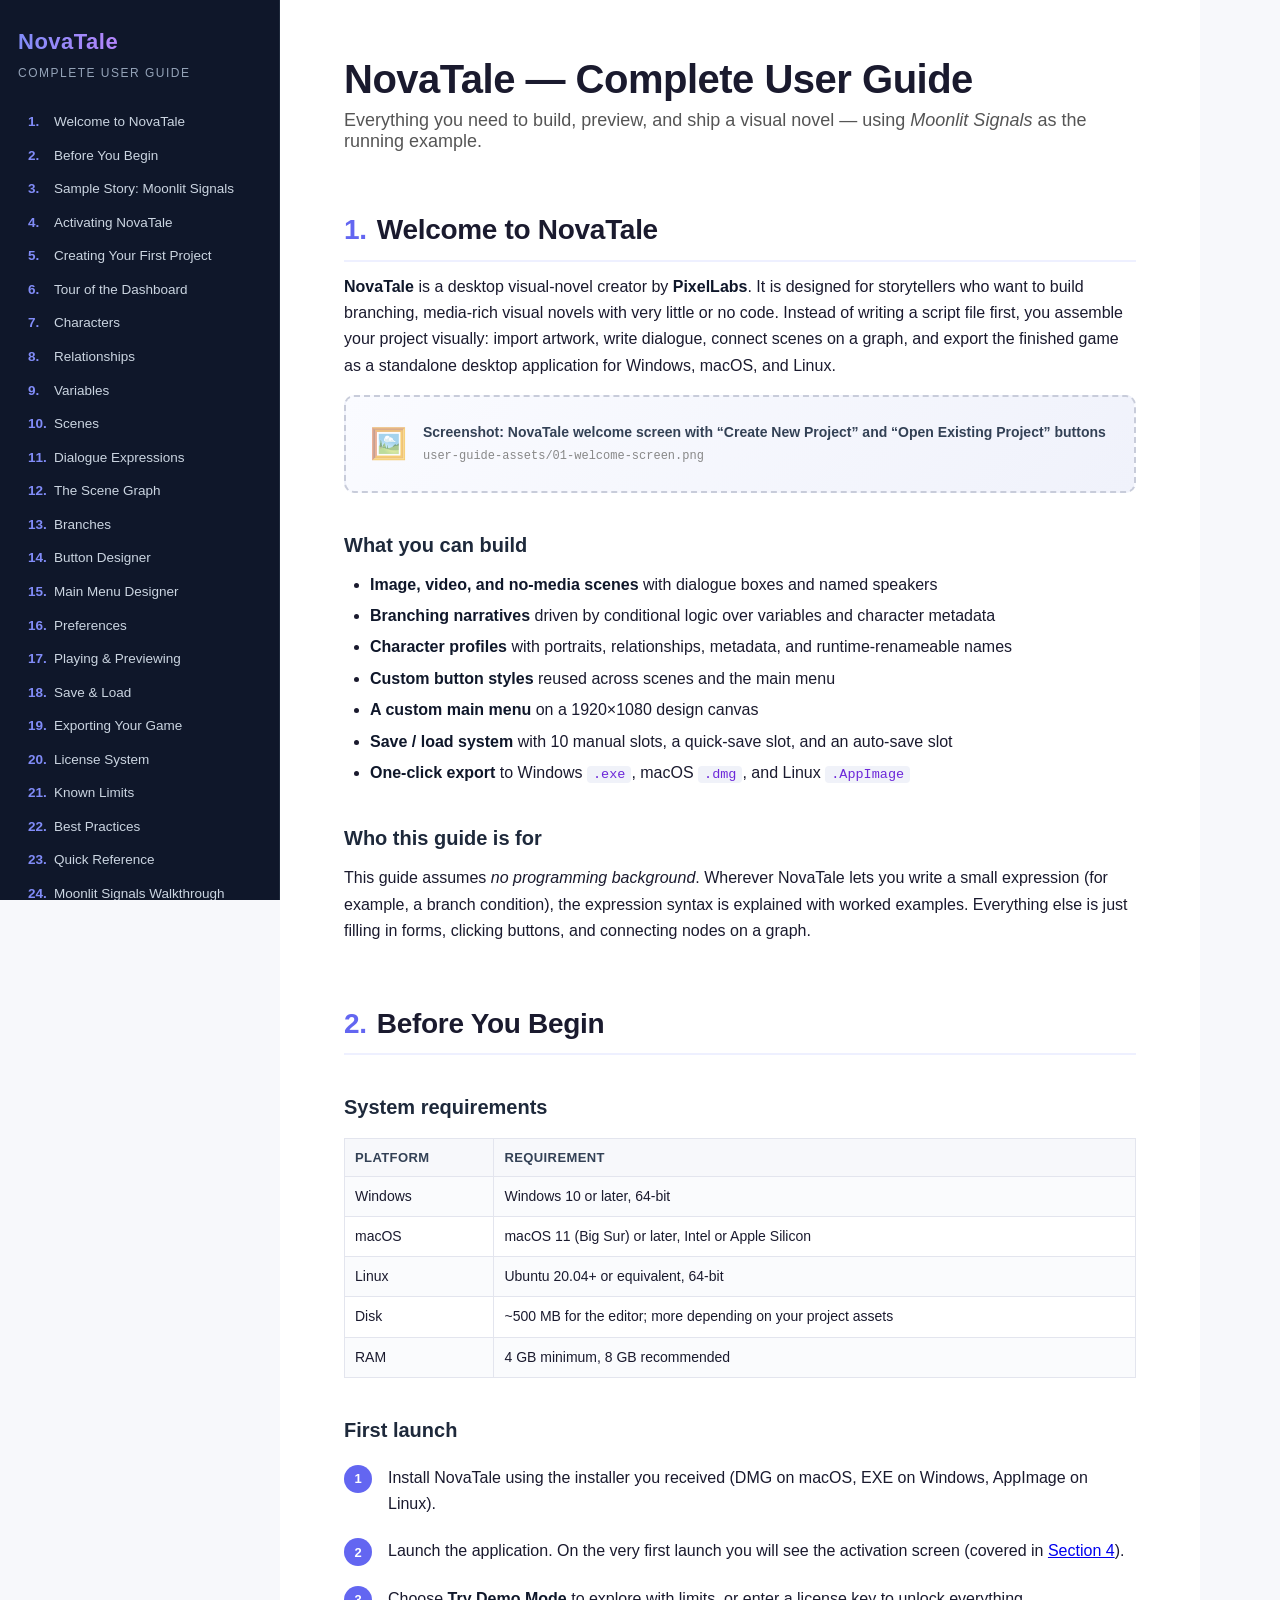
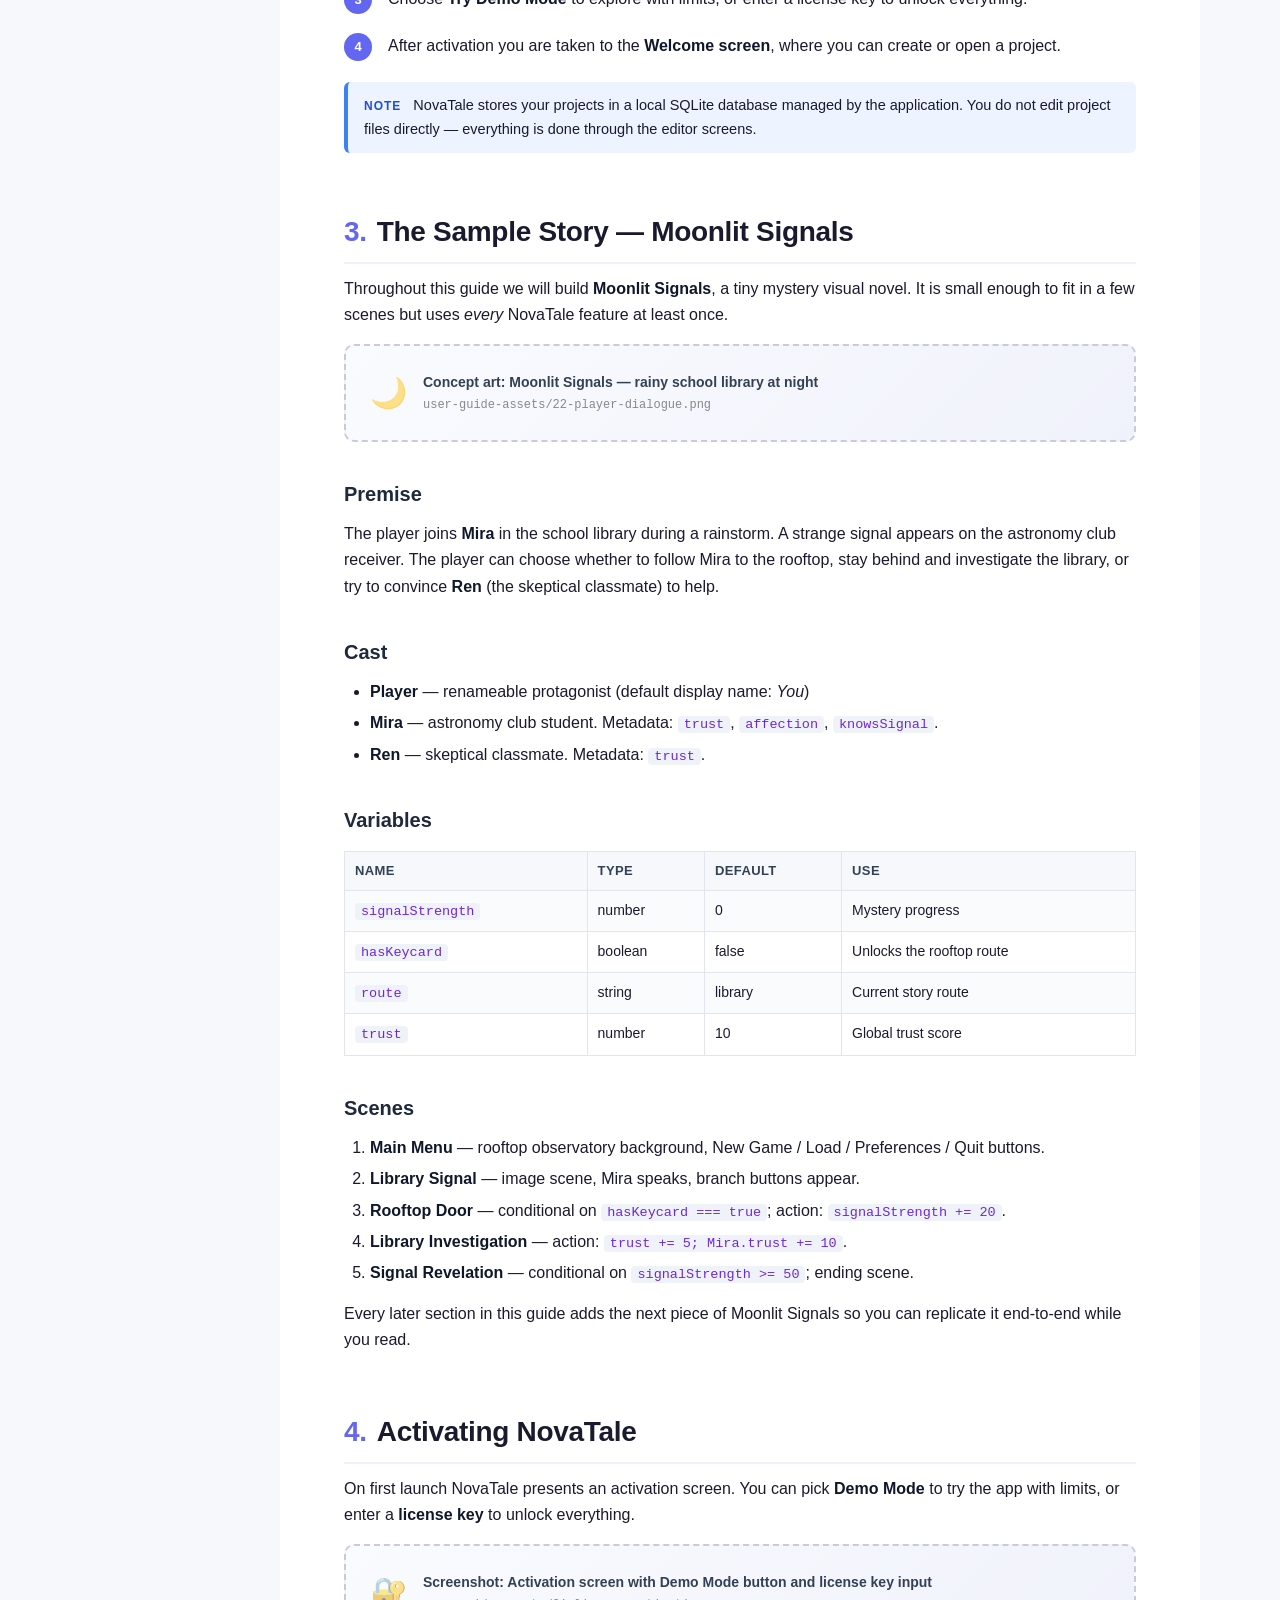
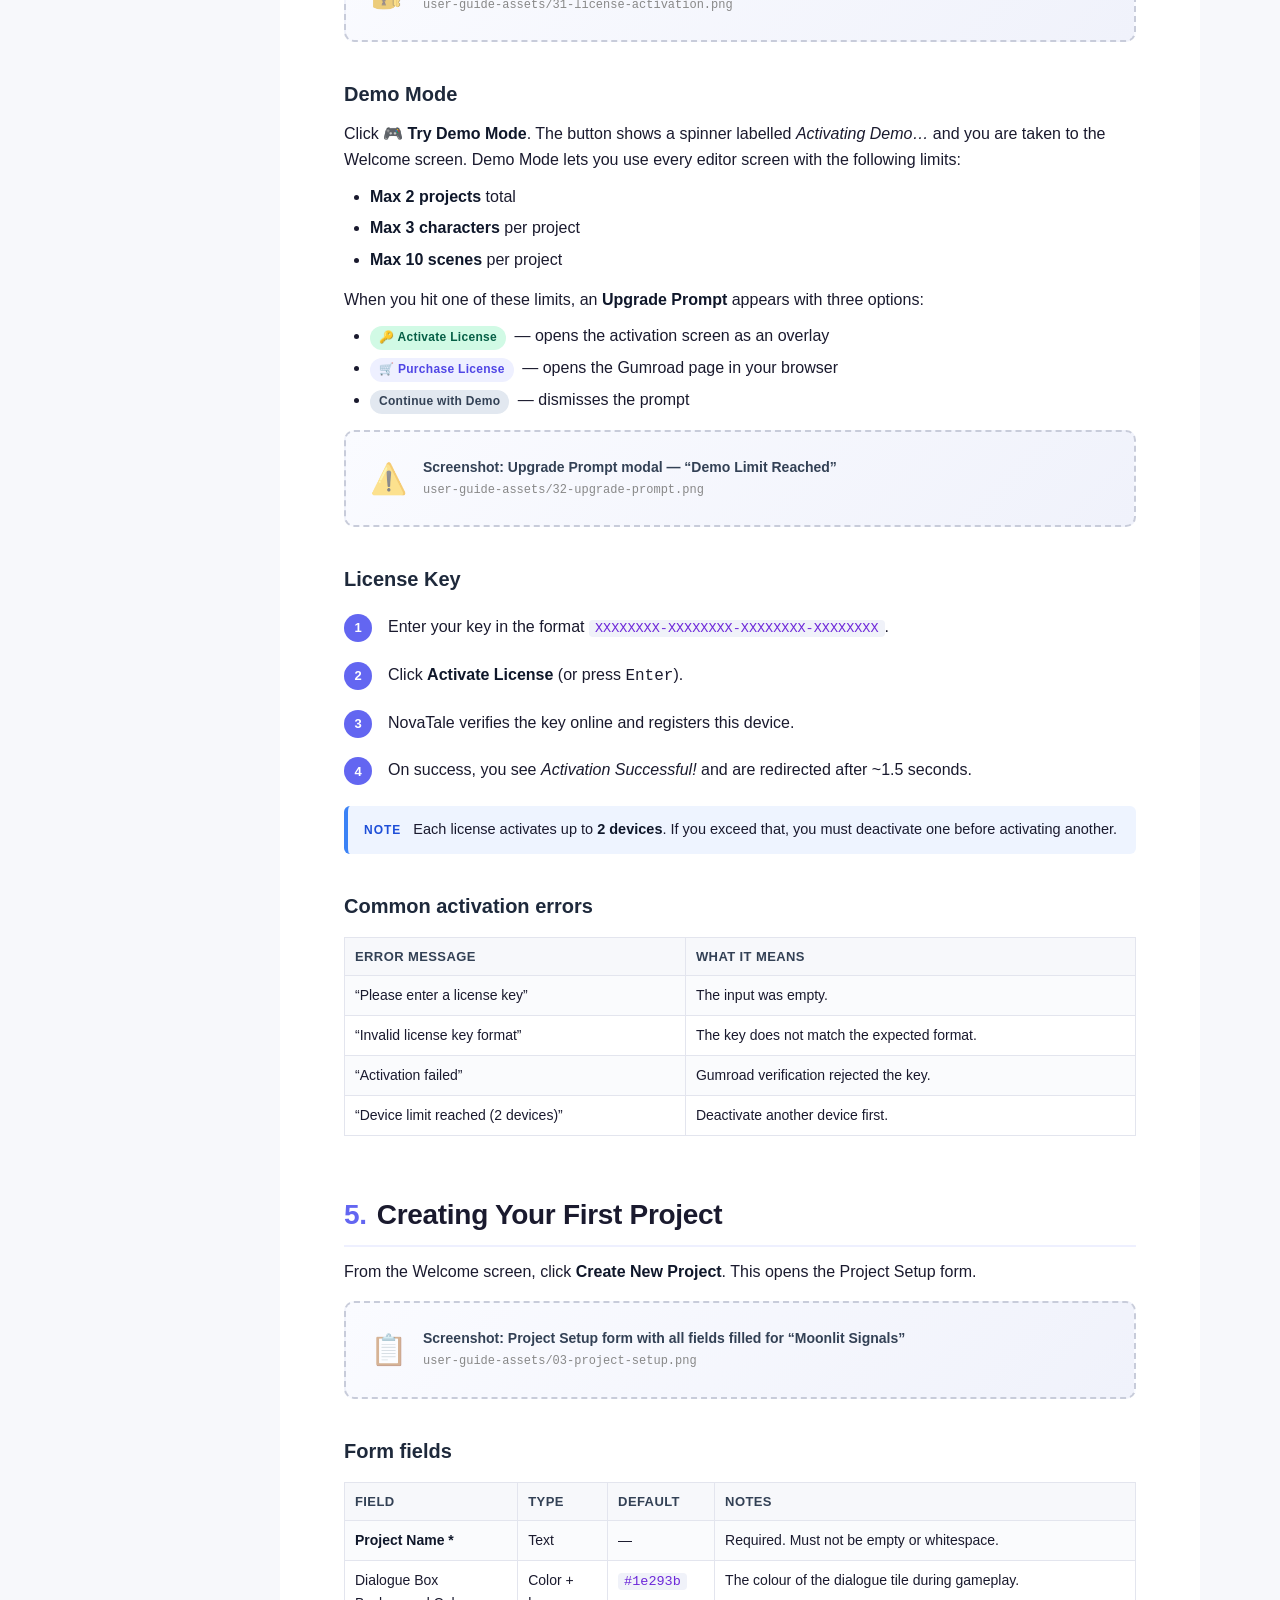
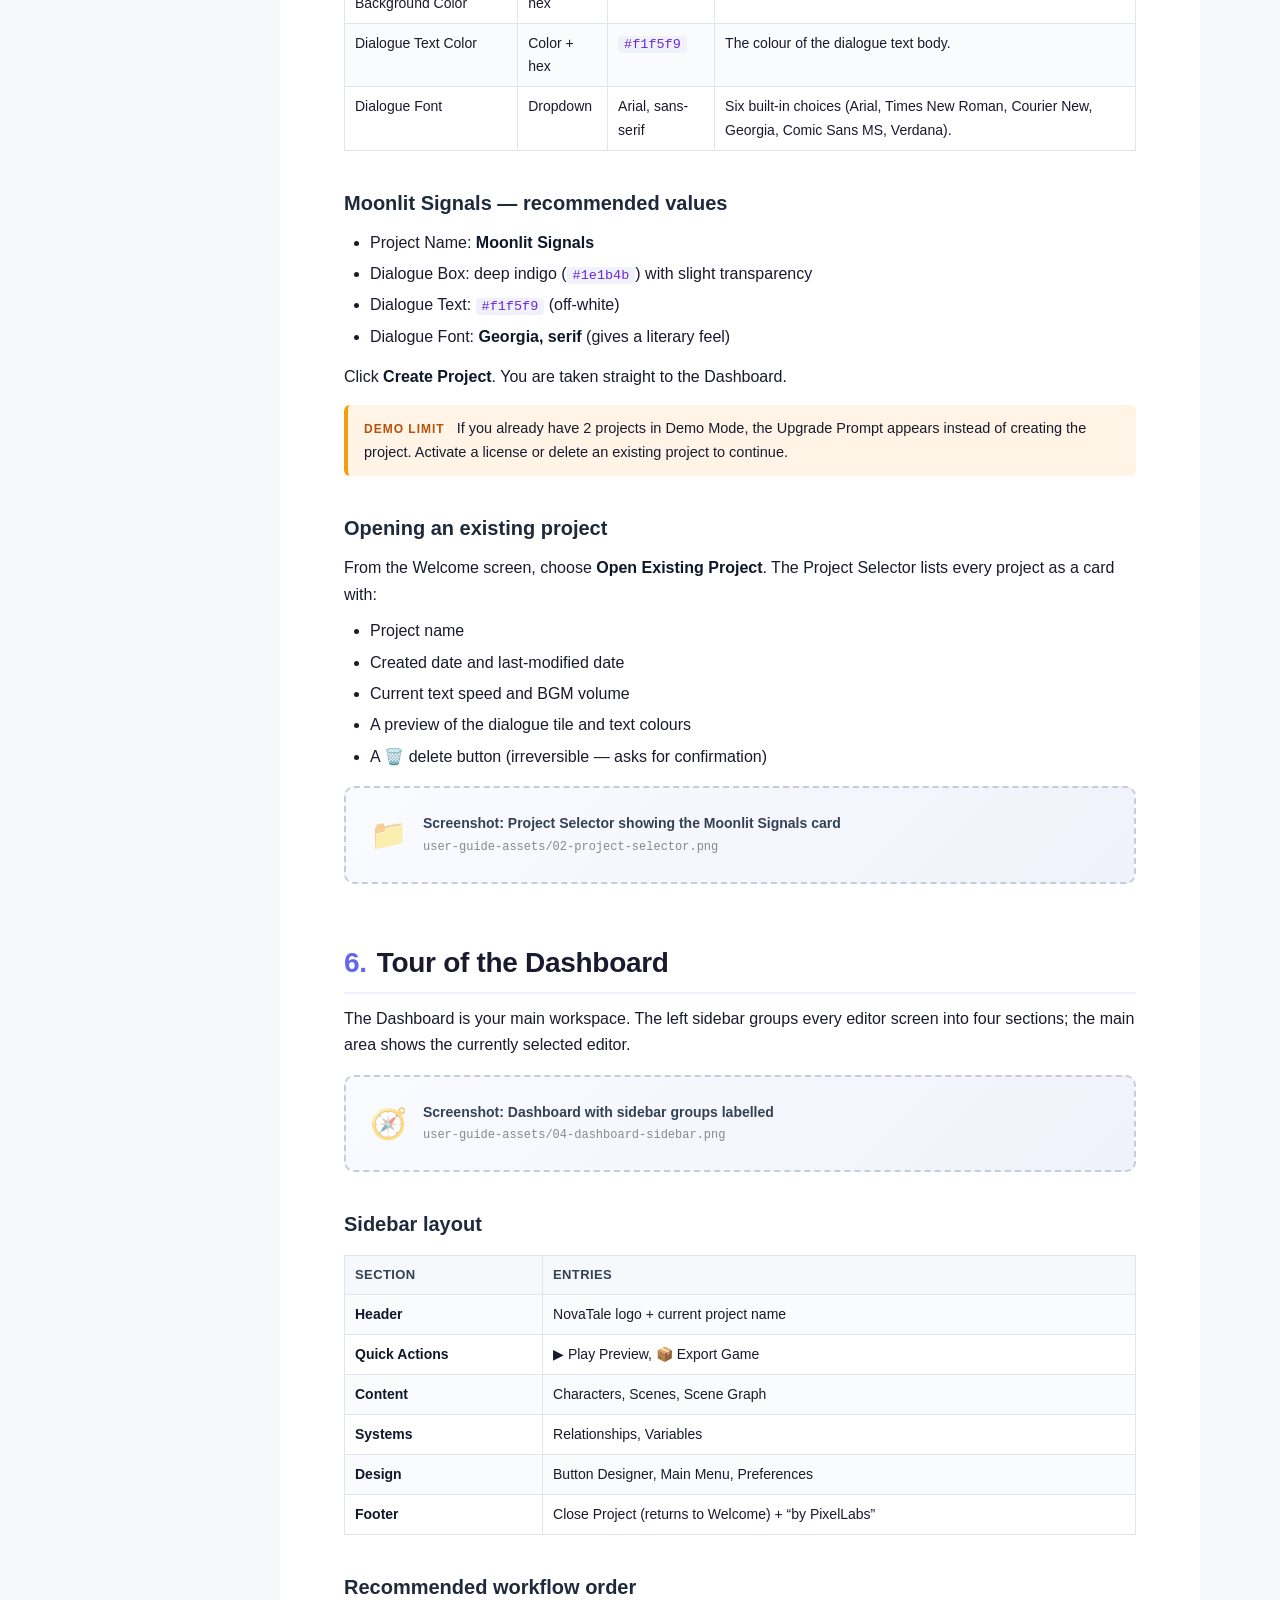
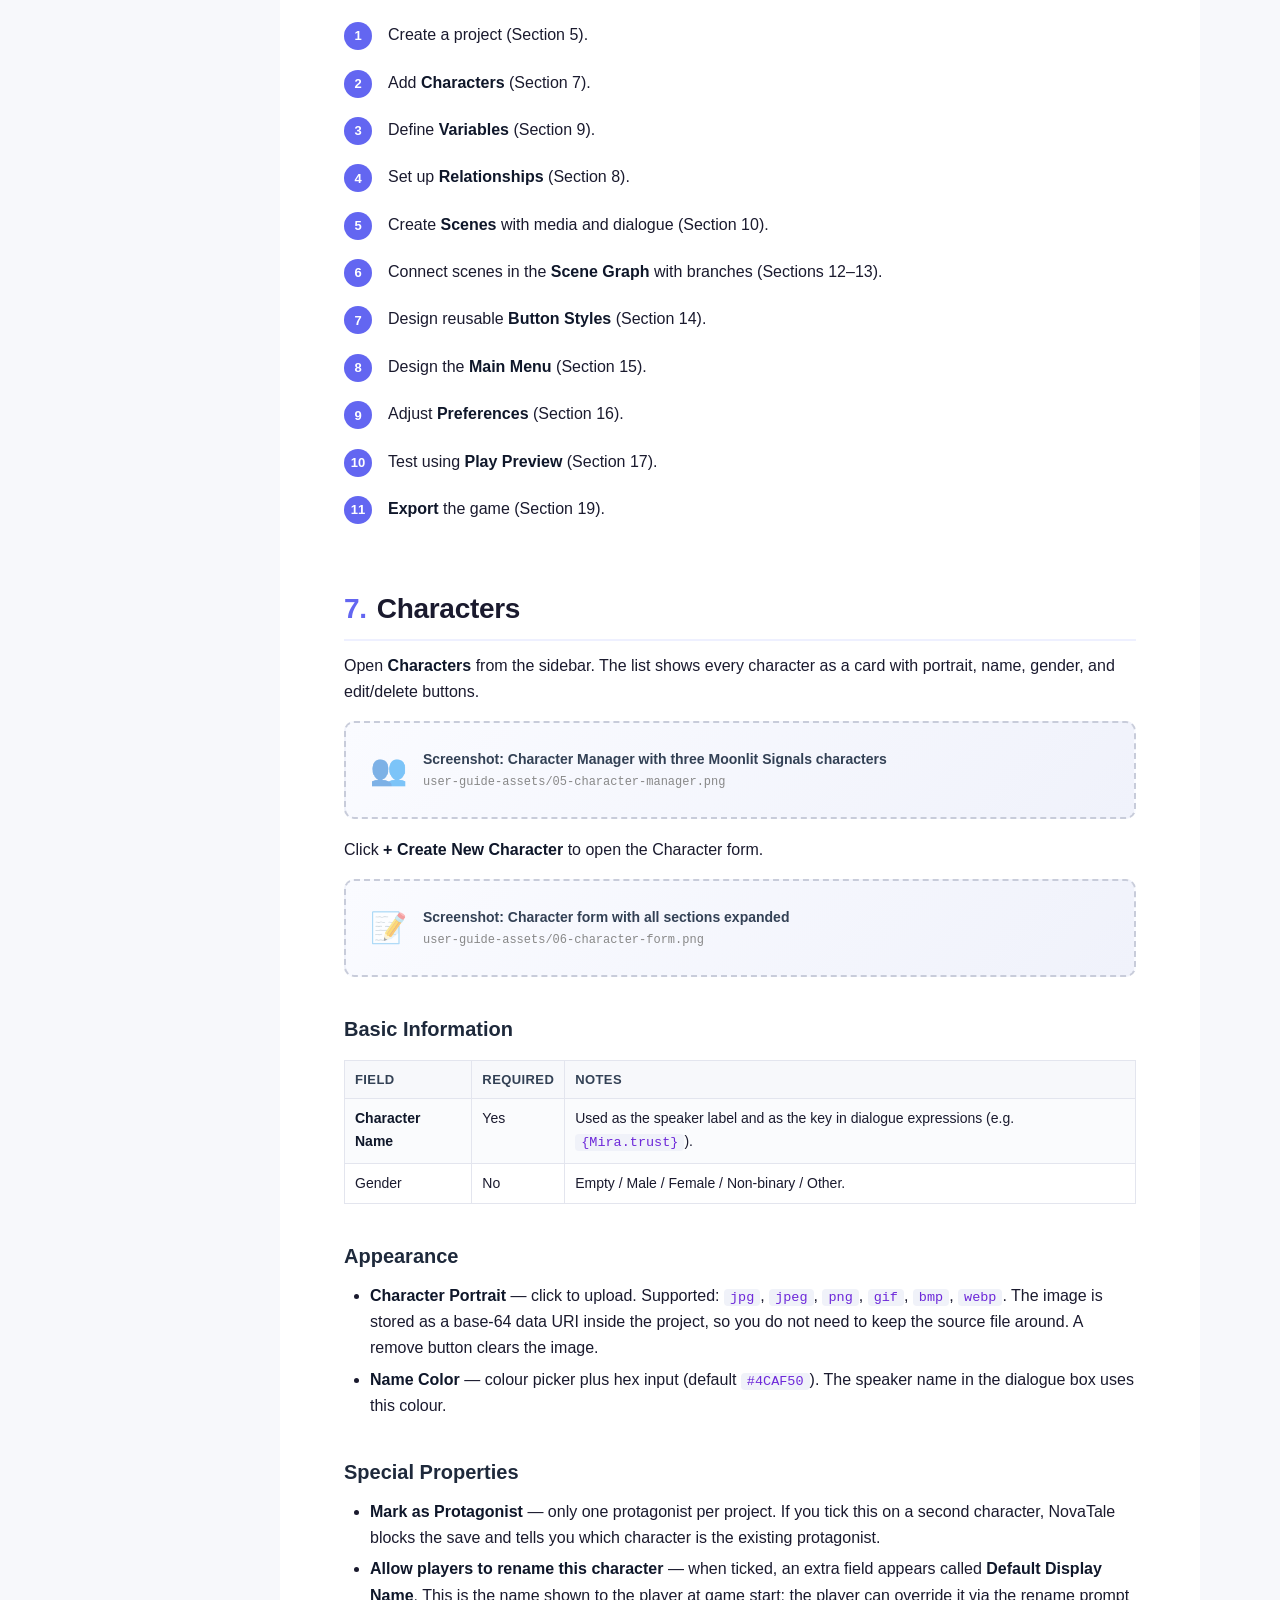
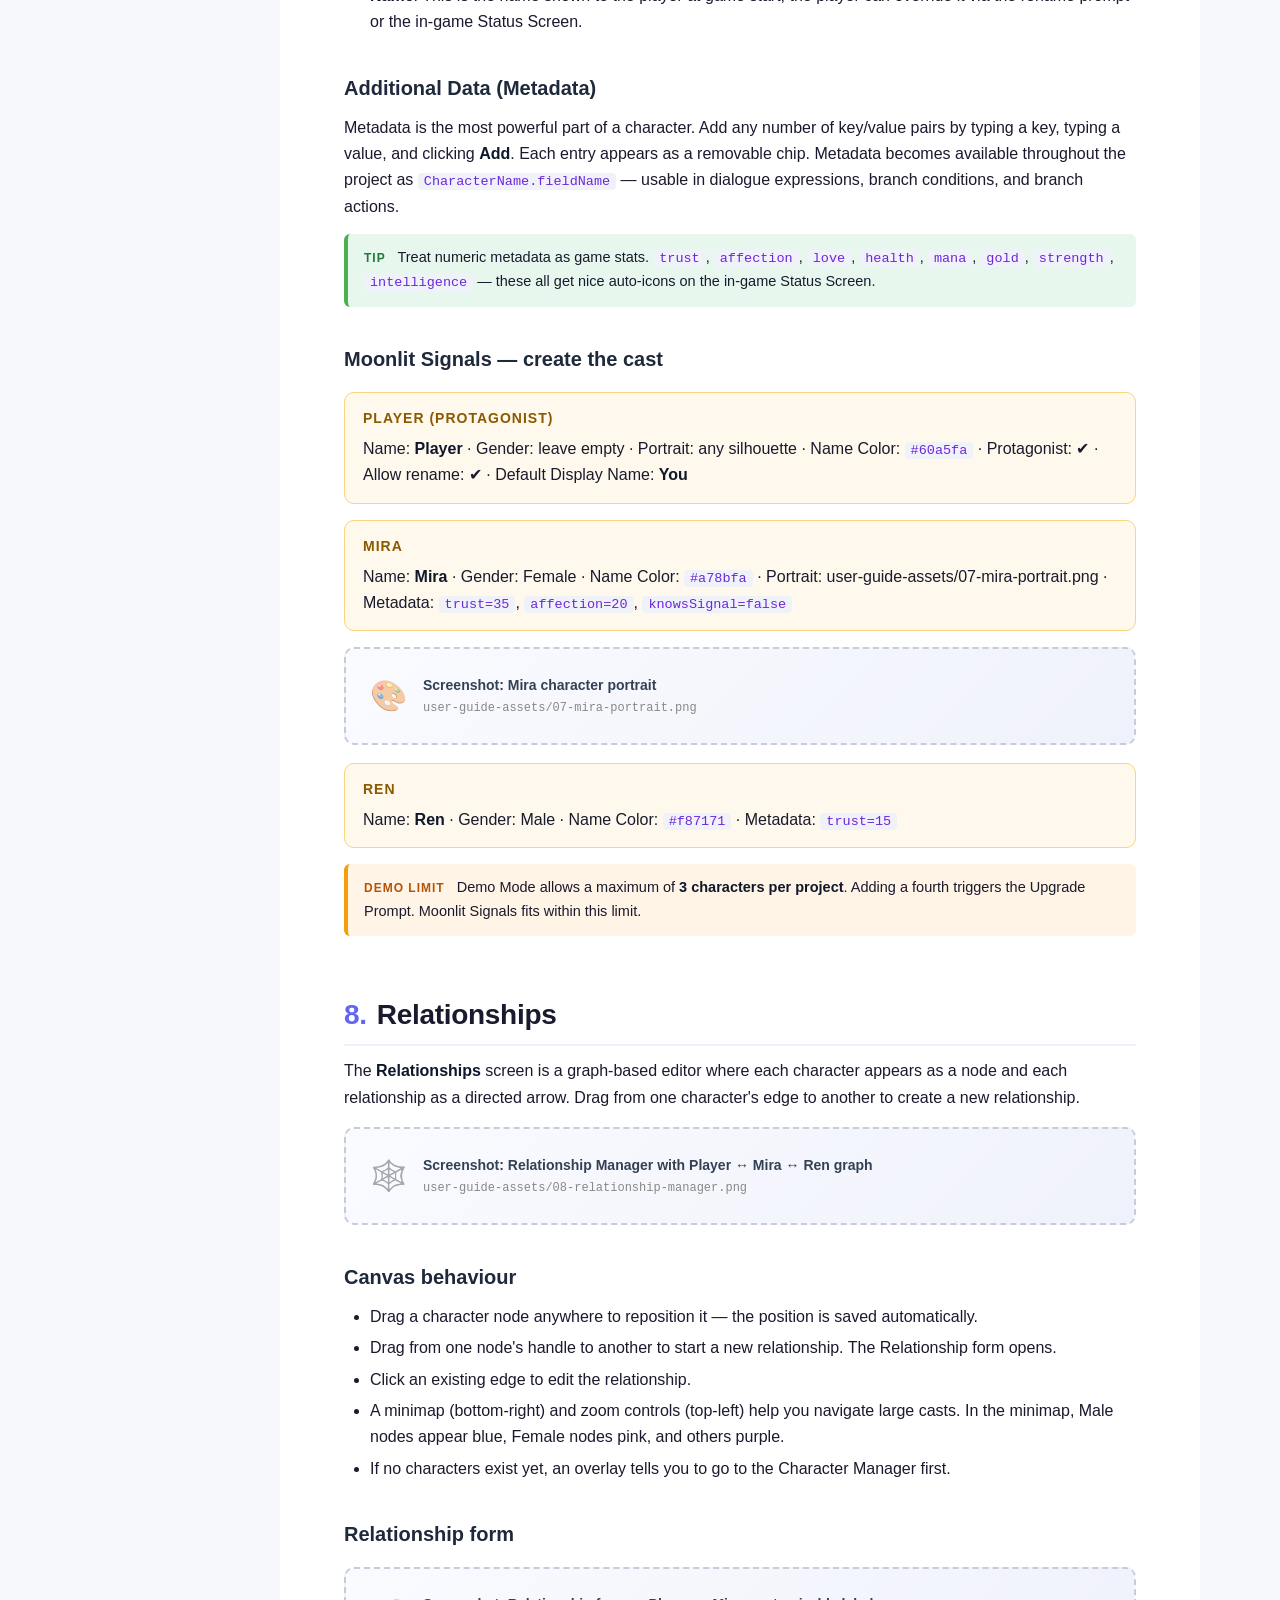
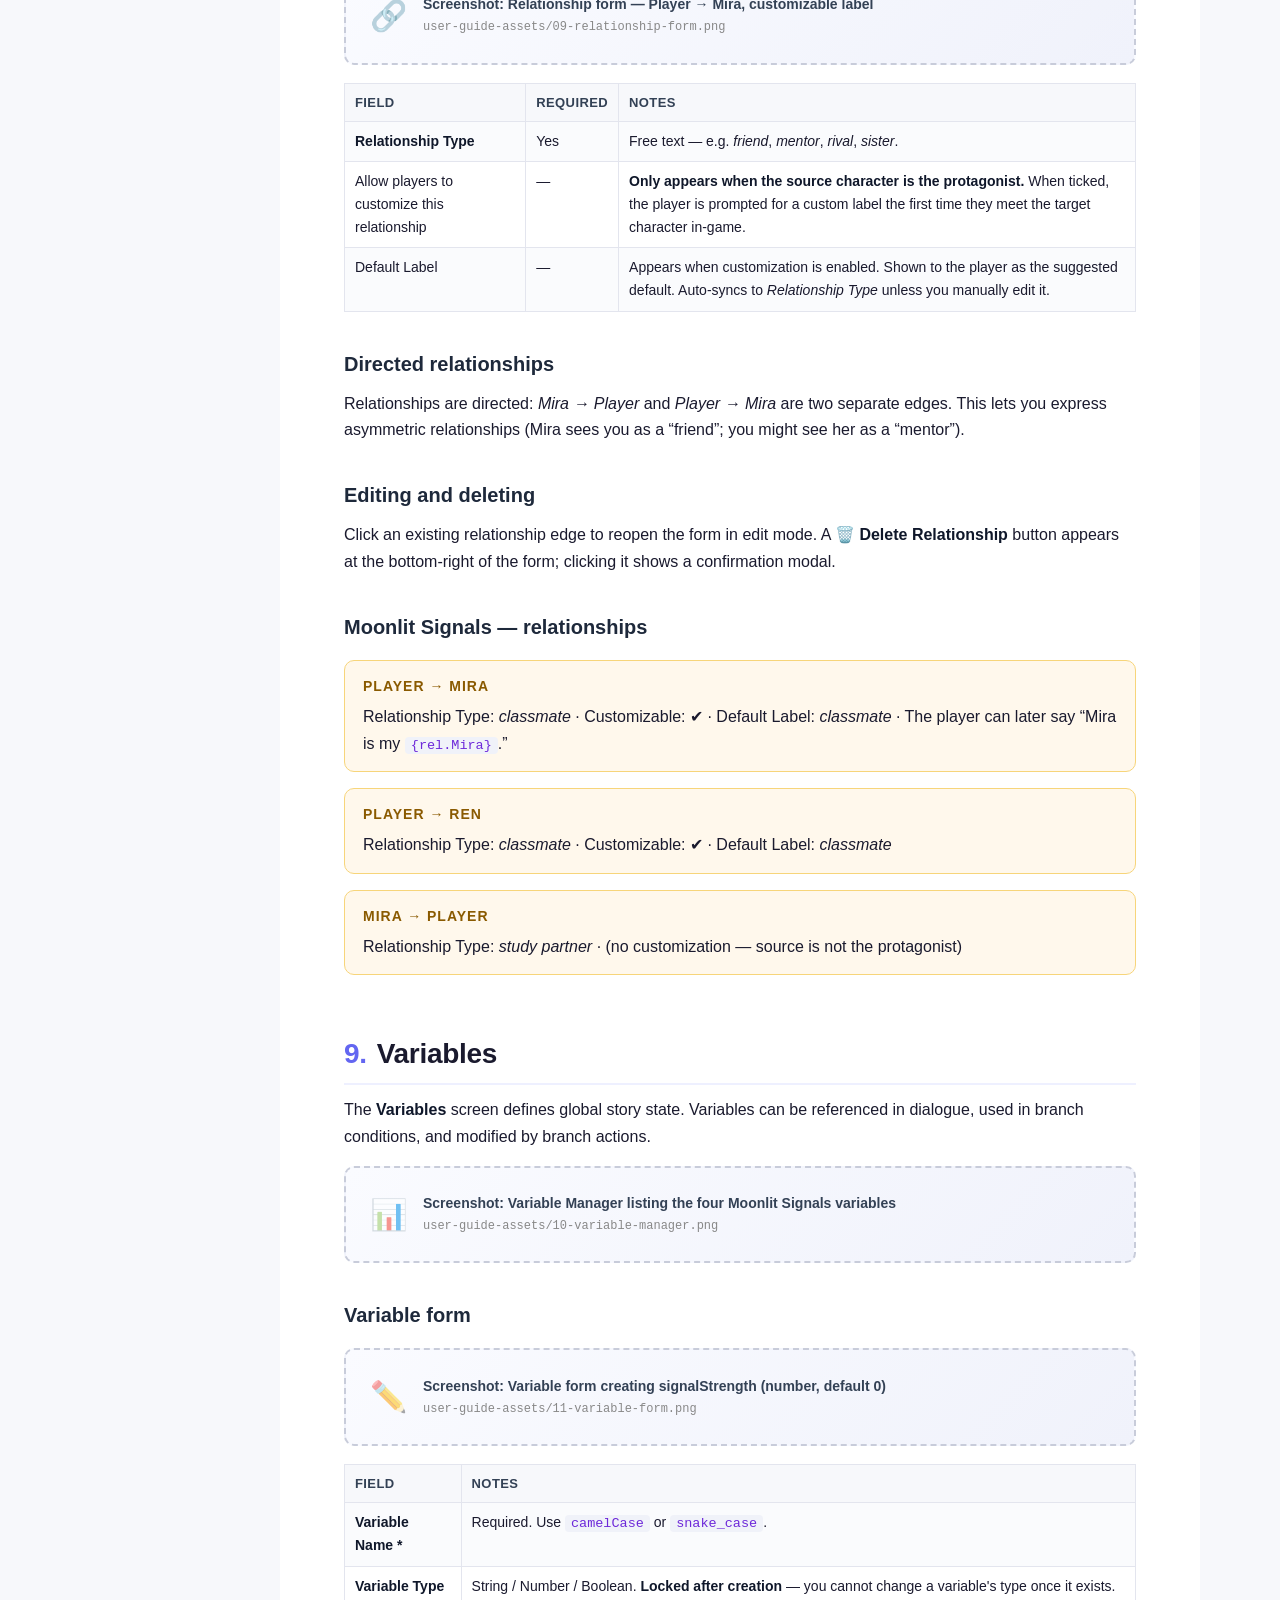
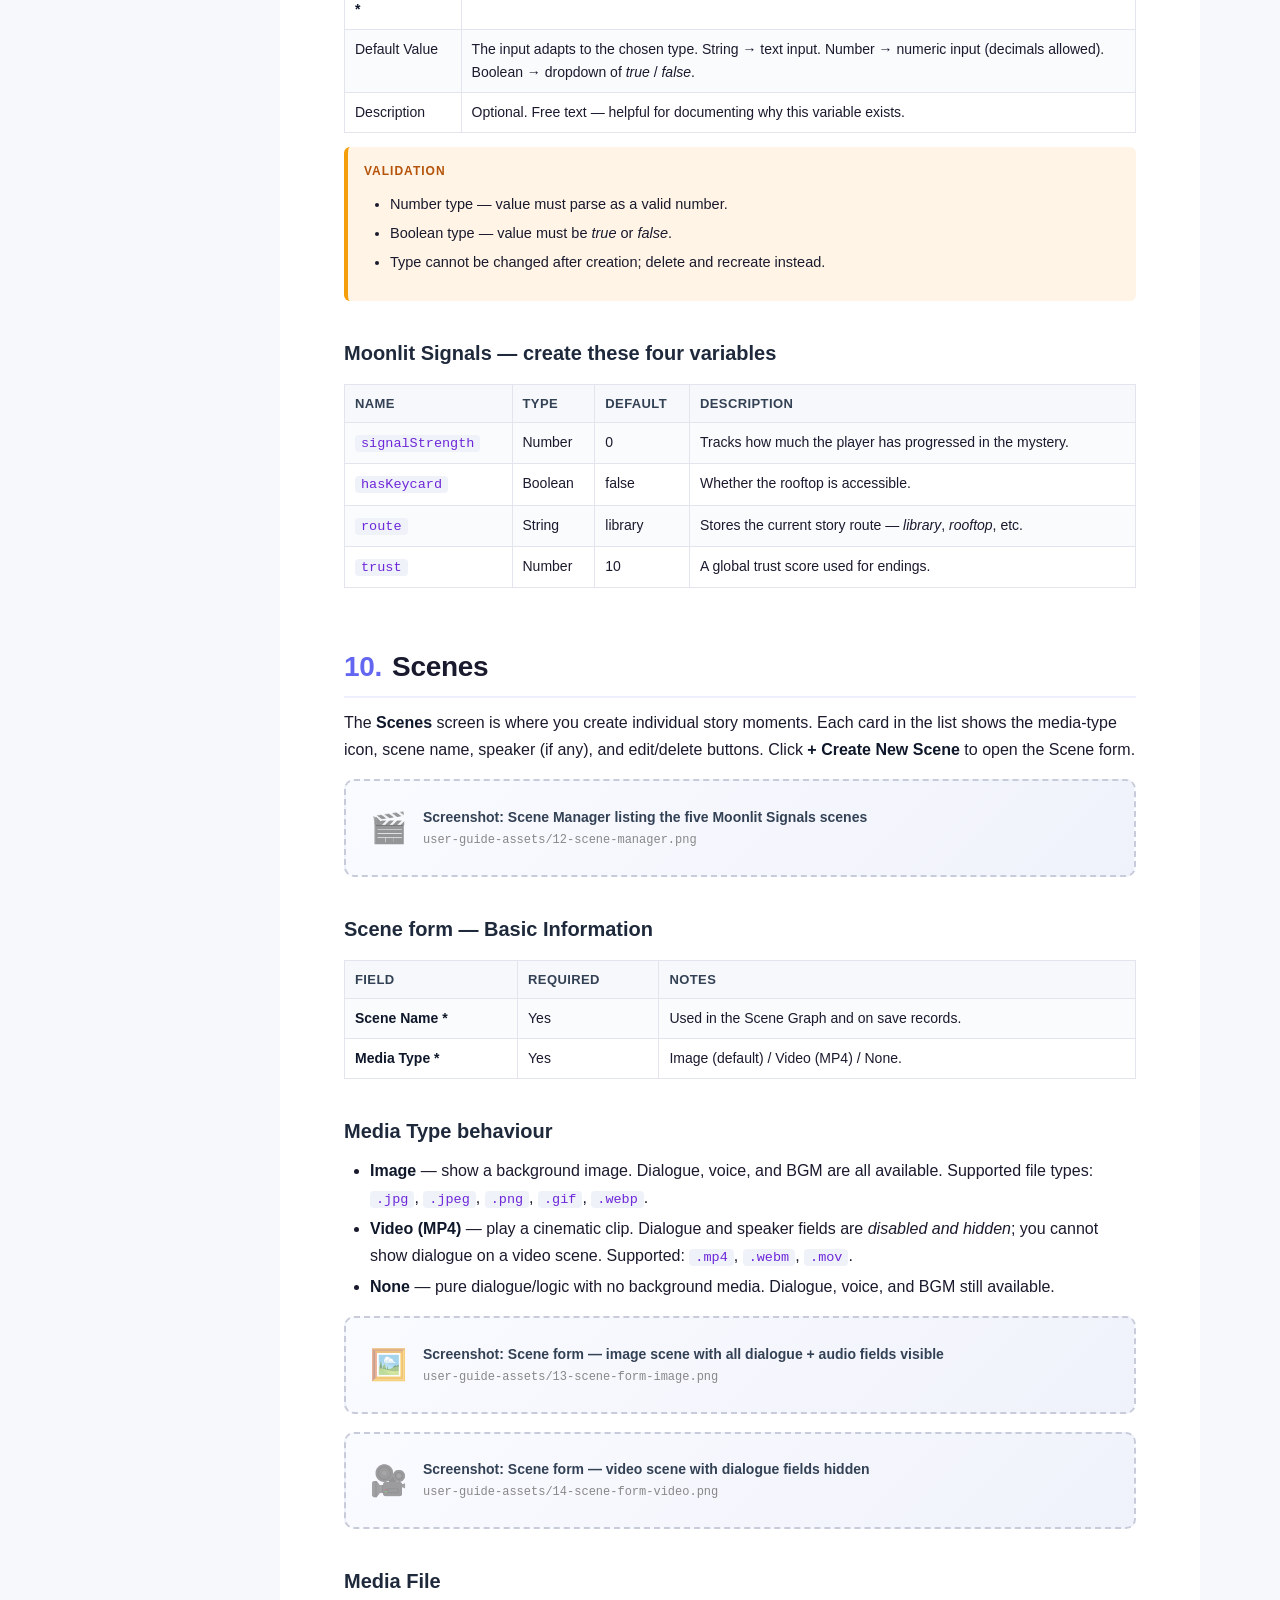
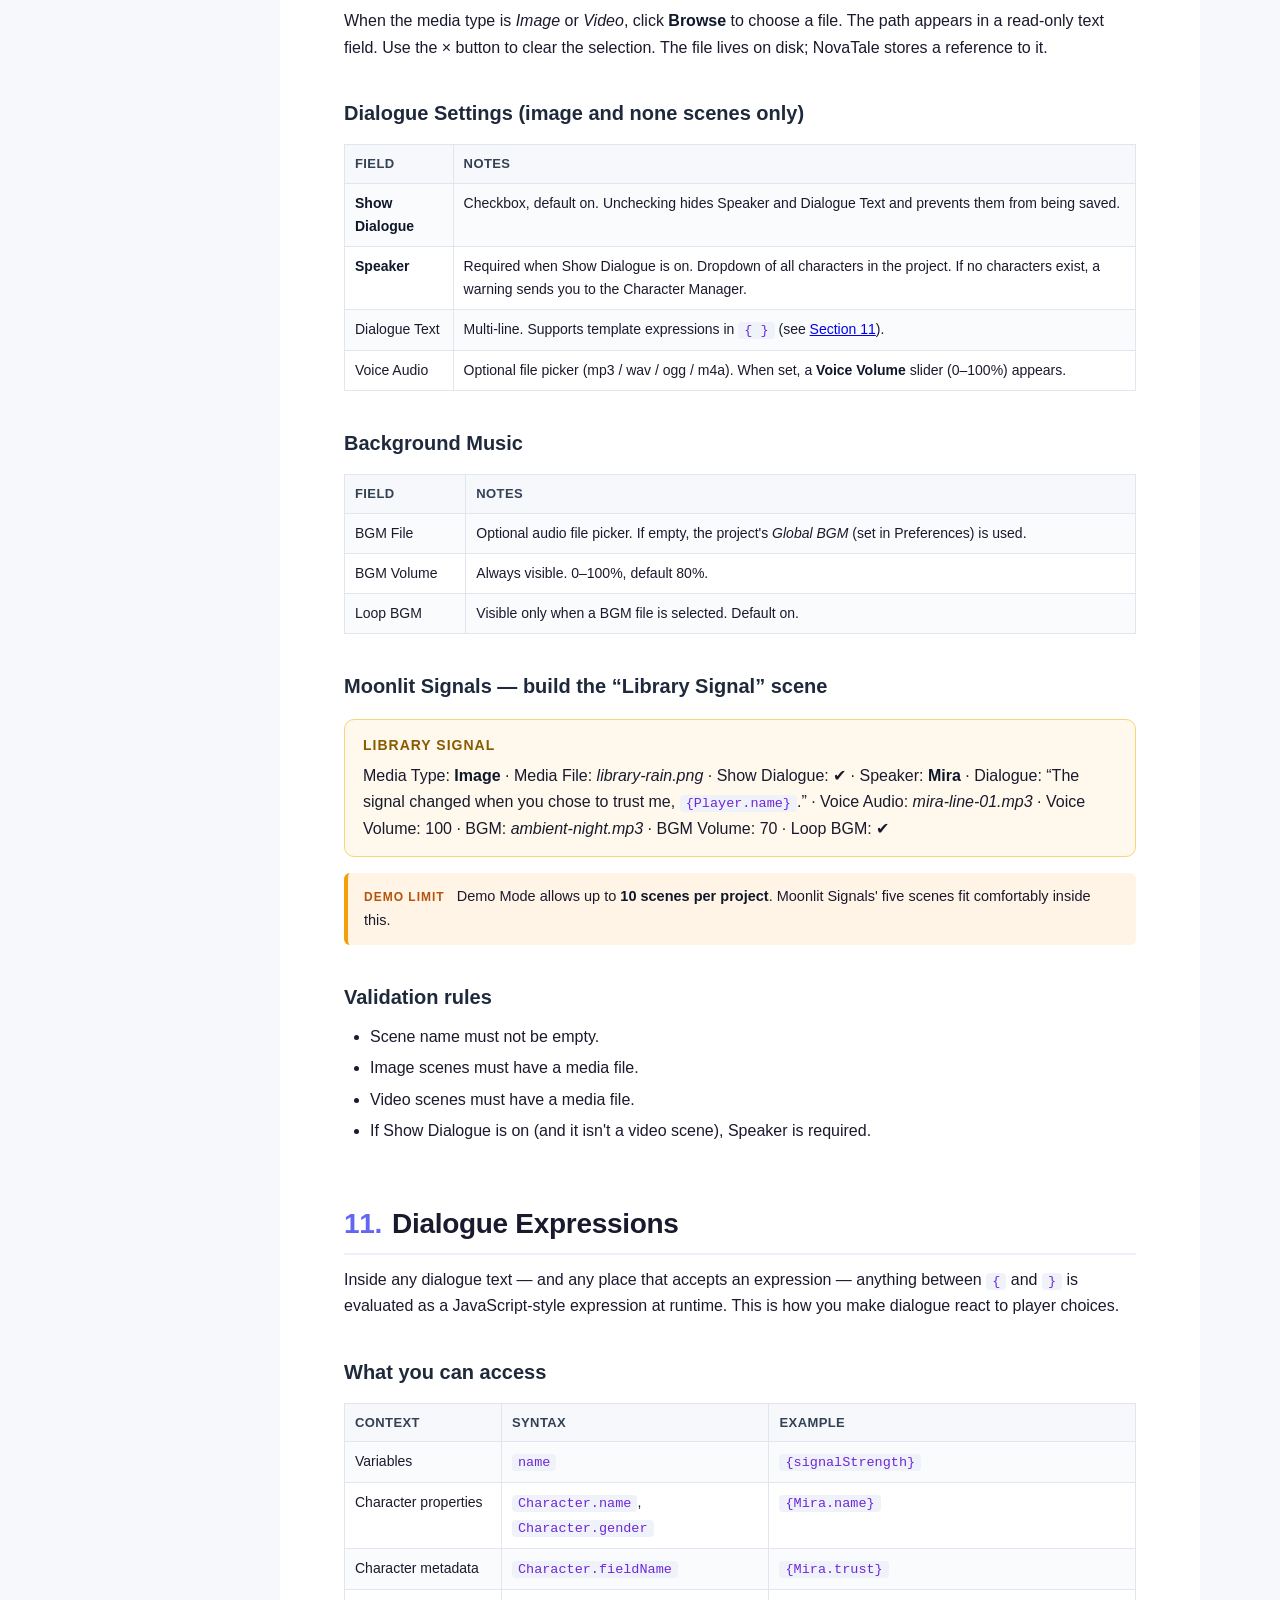
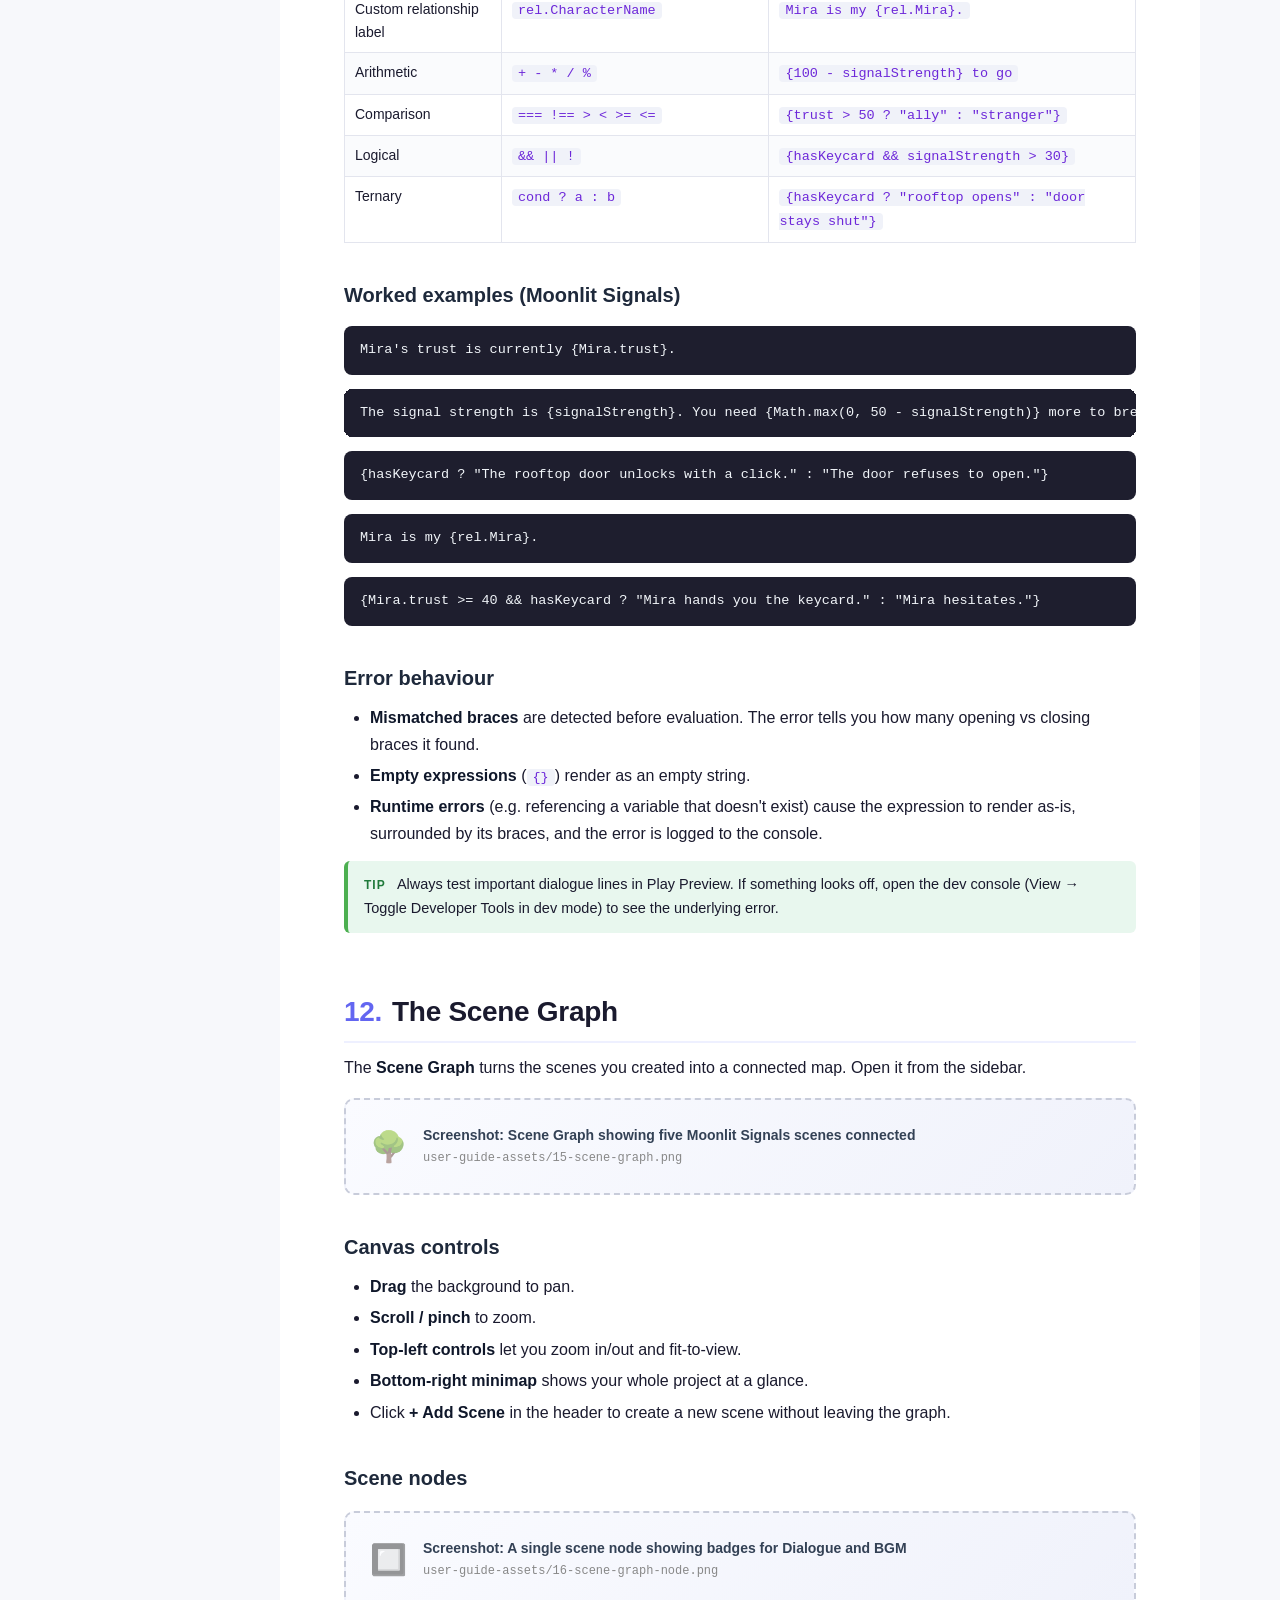
==== user-guide.html @ 1cd7315e "Add files via upload" ====
<!DOCTYPE html>
<html lang="en">
<head>
<meta charset="UTF-8">
<meta name="viewport" content="width=device-width, initial-scale=1.0">
<title>NovaTale — Complete User Guide</title>
<style>
  :root {
    --bg: #ffffff;
    --bg-soft: #f7f8fb;
    --bg-code: #1e1e2e;
    --text: #1a1a2e;
    --text-soft: #555;
    --text-muted: #888;
    --accent: #6366f1;
    --accent-soft: #eef0ff;
    --accent-dark: #4f46e5;
    --border: #e3e5ee;
    --border-strong: #c8ccda;
    --tip-bg: #e8f7ee;
    --tip-border: #4caf50;
    --warn-bg: #fff4e5;
    --warn-border: #f59e0b;
    --note-bg: #eef4ff;
    --note-border: #3b82f6;
    --code-text: #f1f5f9;
    --code-key: #c084fc;
    --code-str: #fbbf24;
    --code-com: #94a3b8;
    --gold: #f59e0b;
  }
  * { box-sizing: border-box; }
  html, body {
    margin: 0;
    padding: 0;
    background: var(--bg-soft);
    color: var(--text);
    font-family: -apple-system, BlinkMacSystemFont, "Segoe UI", Roboto, "Helvetica Neue", Arial, sans-serif;
    font-size: 16px;
    line-height: 1.65;
    -webkit-font-smoothing: antialiased;
  }
  .layout {
    display: grid;
    grid-template-columns: 280px 1fr;
    min-height: 100vh;
  }
  /* ---------- Sidebar ---------- */
  aside.toc {
    position: sticky;
    top: 0;
    align-self: start;
    height: 100vh;
    overflow-y: auto;
    background: #0f172a;
    color: #e2e8f0;
    padding: 24px 18px 32px;
    border-right: 1px solid #1e293b;
  }
  aside.toc .brand {
    font-weight: 800;
    font-size: 22px;
    letter-spacing: 0.5px;
    margin-bottom: 4px;
    background: linear-gradient(90deg, #818cf8, #c084fc, #f472b6);
    -webkit-background-clip: text;
    background-clip: text;
    color: transparent;
  }
  aside.toc .tagline {
    font-size: 12px;
    color: #94a3b8;
    margin-bottom: 22px;
    text-transform: uppercase;
    letter-spacing: 1.5px;
  }
  aside.toc nav { font-size: 13.5px; }
  aside.toc nav a {
    display: block;
    color: #cbd5e1;
    text-decoration: none;
    padding: 6px 10px;
    border-radius: 6px;
    margin-bottom: 2px;
    line-height: 1.45;
    transition: background 0.15s ease, color 0.15s ease;
  }
  aside.toc nav a:hover {
    background: #1e293b;
    color: #fff;
  }
  aside.toc nav a .num {
    display: inline-block;
    width: 26px;
    color: #818cf8;
    font-variant-numeric: tabular-nums;
    font-weight: 600;
  }
  aside.toc .foot {
    margin-top: 30px;
    padding-top: 18px;
    border-top: 1px solid #1e293b;
    font-size: 11px;
    color: #64748b;
    line-height: 1.5;
  }

  /* ---------- Main ---------- */
  main {
    background: var(--bg);
    padding: 56px 64px 80px;
    max-width: 920px;
    width: 100%;
  }
  main h1 {
    font-size: 40px;
    line-height: 1.15;
    margin: 0 0 10px;
    letter-spacing: -0.5px;
  }
  main h1 .sub {
    display: block;
    font-size: 18px;
    font-weight: 400;
    color: var(--text-soft);
    margin-top: 8px;
    letter-spacing: 0;
  }
  main h2 {
    font-size: 28px;
    margin: 56px 0 12px;
    letter-spacing: -0.3px;
    padding-bottom: 6px;
    border-bottom: 2px solid var(--accent-soft);
  }
  main h2 .sec-num {
    color: var(--accent);
    font-weight: 700;
    margin-right: 10px;
  }
  main h3 {
    font-size: 20px;
    margin: 36px 0 8px;
    color: #1e293b;
  }
  main h4 {
    font-size: 16px;
    margin: 24px 0 6px;
    color: var(--text-soft);
    text-transform: uppercase;
    letter-spacing: 1px;
    font-weight: 700;
  }
  main p { margin: 10px 0; }
  main ul, main ol { margin: 10px 0 14px; padding-left: 26px; }
  main li { margin: 5px 0; }
  main strong { color: #0f172a; }
  main code {
    background: #f0f2f9;
    padding: 1px 6px;
    border-radius: 4px;
    font-family: "SF Mono", Menlo, Consolas, monospace;
    font-size: 13.5px;
    color: #6d28d9;
  }
  main pre {
    background: var(--bg-code);
    color: var(--code-text);
    padding: 14px 16px;
    border-radius: 8px;
    overflow-x: auto;
    font-family: "SF Mono", Menlo, Consolas, monospace;
    font-size: 13.5px;
    line-height: 1.55;
    margin: 14px 0;
  }
  main pre code { background: transparent; color: inherit; padding: 0; font-size: inherit; }

  /* Tables */
  table.fields {
    width: 100%;
    border-collapse: collapse;
    margin: 14px 0;
    font-size: 14px;
  }
  table.fields th, table.fields td {
    border: 1px solid var(--border);
    padding: 8px 10px;
    text-align: left;
    vertical-align: top;
  }
  table.fields th {
    background: var(--bg-soft);
    font-weight: 600;
    color: #334155;
    font-size: 13px;
    text-transform: uppercase;
    letter-spacing: 0.4px;
  }
  table.fields tr:nth-child(even) td { background: #fafbfd; }

  /* Placeholder image block */
  .placeholder {
    border: 2px dashed var(--border-strong);
    background: linear-gradient(135deg, #fafbff 0%, #f0f2fb 100%);
    border-radius: 10px;
    padding: 22px 24px;
    margin: 16px 0 18px;
    color: var(--text-soft);
    display: flex;
    align-items: center;
    gap: 16px;
  }
  .placeholder .icon {
    font-size: 30px;
    flex-shrink: 0;
    opacity: 0.55;
  }
  .placeholder .meta { flex: 1; }
  .placeholder .meta .label {
    font-weight: 600;
    color: #334155;
    font-size: 14px;
    margin-bottom: 2px;
  }
  .placeholder .meta .path {
    font-family: "SF Mono", Menlo, monospace;
    font-size: 12px;
    color: var(--text-muted);
  }

  /* Callout boxes */
  .callout {
    border-left: 4px solid;
    padding: 12px 16px;
    margin: 14px 0;
    border-radius: 6px;
    font-size: 14.5px;
  }
  .callout.tip    { background: var(--tip-bg);  border-color: var(--tip-border); }
  .callout.warn   { background: var(--warn-bg); border-color: var(--warn-border); }
  .callout.note   { background: var(--note-bg); border-color: var(--note-border); }
  .callout .tag {
    display: inline-block;
    font-weight: 700;
    text-transform: uppercase;
    font-size: 12px;
    letter-spacing: 1px;
    margin-right: 8px;
  }
  .callout.tip .tag  { color: #1f7a3a; }
  .callout.warn .tag { color: #b45309; }
  .callout.note .tag { color: #1d4ed8; }

  /* Inline step list */
  ol.steps {
    counter-reset: step;
    list-style: none;
    padding-left: 0;
  }
  ol.steps > li {
    counter-increment: step;
    padding: 8px 0 8px 44px;
    position: relative;
  }
  ol.steps > li::before {
    content: counter(step);
    position: absolute;
    left: 0;
    top: 8px;
    width: 28px;
    height: 28px;
    background: var(--accent);
    color: #fff;
    border-radius: 50%;
    font-weight: 700;
    font-size: 13px;
    display: flex;
    align-items: center;
    justify-content: center;
  }

  /* Tag pills */
  .pill {
    display: inline-block;
    padding: 2px 9px;
    border-radius: 999px;
    background: var(--accent-soft);
    color: var(--accent-dark);
    font-size: 12px;
    font-weight: 600;
    letter-spacing: 0.3px;
    margin-right: 4px;
  }
  .pill.gold   { background: #fef3c7; color: #92400e; }
  .pill.green  { background: #d1fae5; color: #065f46; }
  .pill.red    { background: #fee2e2; color: #991b1b; }
  .pill.gray   { background: #e2e8f0; color: #334155; }

  /* Example block (Moonlit Signals worked-example boxes) */
  .example {
    background: #fff8ec;
    border: 1px solid #f7d57a;
    border-radius: 10px;
    padding: 14px 18px;
    margin: 16px 0;
  }
  .example .title {
    font-weight: 700;
    color: #8a5a00;
    margin-bottom: 6px;
    font-size: 14px;
    text-transform: uppercase;
    letter-spacing: 1px;
  }

  /* Anchor offset for sticky header (none, but small visual cue) */
  section { scroll-margin-top: 16px; }

  /* Print styles */
  @media print {
    aside.toc { display: none; }
    .layout { grid-template-columns: 1fr; }
    main { padding: 24px; max-width: 100%; }
    .placeholder { page-break-inside: avoid; }
    main h2 { page-break-after: avoid; }
    pre { white-space: pre-wrap; word-break: break-word; }
  }

  /* Responsive */
  @media (max-width: 900px) {
    .layout { grid-template-columns: 1fr; }
    aside.toc { position: relative; height: auto; max-height: 360px; }
    main { padding: 32px 22px 60px; }
  }
</style>
</head>
<body>
<div class="layout">

  <aside class="toc">
    <div class="brand">NovaTale</div>
    <div class="tagline">Complete User Guide</div>
    <nav>
      <a href="#sec-1"><span class="num">1.</span>Welcome to NovaTale</a>
      <a href="#sec-2"><span class="num">2.</span>Before You Begin</a>
      <a href="#sec-3"><span class="num">3.</span>Sample Story: Moonlit Signals</a>
      <a href="#sec-4"><span class="num">4.</span>Activating NovaTale</a>
      <a href="#sec-5"><span class="num">5.</span>Creating Your First Project</a>
      <a href="#sec-6"><span class="num">6.</span>Tour of the Dashboard</a>
      <a href="#sec-7"><span class="num">7.</span>Characters</a>
      <a href="#sec-8"><span class="num">8.</span>Relationships</a>
      <a href="#sec-9"><span class="num">9.</span>Variables</a>
      <a href="#sec-10"><span class="num">10.</span>Scenes</a>
      <a href="#sec-11"><span class="num">11.</span>Dialogue Expressions</a>
      <a href="#sec-12"><span class="num">12.</span>The Scene Graph</a>
      <a href="#sec-13"><span class="num">13.</span>Branches</a>
      <a href="#sec-14"><span class="num">14.</span>Button Designer</a>
      <a href="#sec-15"><span class="num">15.</span>Main Menu Designer</a>
      <a href="#sec-16"><span class="num">16.</span>Preferences</a>
      <a href="#sec-17"><span class="num">17.</span>Playing &amp; Previewing</a>
      <a href="#sec-18"><span class="num">18.</span>Save &amp; Load</a>
      <a href="#sec-19"><span class="num">19.</span>Exporting Your Game</a>
      <a href="#sec-20"><span class="num">20.</span>License System</a>
      <a href="#sec-21"><span class="num">21.</span>Known Limits</a>
      <a href="#sec-22"><span class="num">22.</span>Best Practices</a>
      <a href="#sec-23"><span class="num">23.</span>Quick Reference</a>
      <a href="#sec-24"><span class="num">24.</span>Moonlit Signals Walkthrough</a>
    </nav>
    <div class="foot">
      NovaTale by PixelLabs.<br>
      This guide covers every screen, field, and feature of the application.<br>
      Replace placeholder boxes with screenshots from <code>user-guide-assets/</code>.
    </div>
  </aside>

  <main>

    <h1>NovaTale — Complete User Guide
      <span class="sub">Everything you need to build, preview, and ship a visual novel — using <em>Moonlit Signals</em> as the running example.</span>
    </h1>

    <!-- ============ 1 ============ -->
    <section id="sec-1">
      <h2><span class="sec-num">1.</span>Welcome to NovaTale</h2>
      <p><strong>NovaTale</strong> is a desktop visual-novel creator by <strong>PixelLabs</strong>. It is designed for storytellers who want to build branching, media-rich visual novels with very little or no code. Instead of writing a script file first, you assemble your project visually: import artwork, write dialogue, connect scenes on a graph, and export the finished game as a standalone desktop application for Windows, macOS, and Linux.</p>

      <div class="placeholder">
        <div class="icon">🖼️</div>
        <div class="meta">
          <div class="label">Screenshot: NovaTale welcome screen with “Create New Project” and “Open Existing Project” buttons</div>
          <div class="path">user-guide-assets/01-welcome-screen.png</div>
        </div>
      </div>

      <h3>What you can build</h3>
      <ul>
        <li><strong>Image, video, and no-media scenes</strong> with dialogue boxes and named speakers</li>
        <li><strong>Branching narratives</strong> driven by conditional logic over variables and character metadata</li>
        <li><strong>Character profiles</strong> with portraits, relationships, metadata, and runtime-renameable names</li>
        <li><strong>Custom button styles</strong> reused across scenes and the main menu</li>
        <li><strong>A custom main menu</strong> on a 1920×1080 design canvas</li>
        <li><strong>Save / load system</strong> with 10 manual slots, a quick-save slot, and an auto-save slot</li>
        <li><strong>One-click export</strong> to Windows <code>.exe</code>, macOS <code>.dmg</code>, and Linux <code>.AppImage</code></li>
      </ul>

      <h3>Who this guide is for</h3>
      <p>This guide assumes <em>no programming background</em>. Wherever NovaTale lets you write a small expression (for example, a branch condition), the expression syntax is explained with worked examples. Everything else is just filling in forms, clicking buttons, and connecting nodes on a graph.</p>
    </section>

    <!-- ============ 2 ============ -->
    <section id="sec-2">
      <h2><span class="sec-num">2.</span>Before You Begin</h2>

      <h3>System requirements</h3>
      <table class="fields">
        <tr><th>Platform</th><th>Requirement</th></tr>
        <tr><td>Windows</td><td>Windows 10 or later, 64-bit</td></tr>
        <tr><td>macOS</td><td>macOS 11 (Big Sur) or later, Intel or Apple Silicon</td></tr>
        <tr><td>Linux</td><td>Ubuntu 20.04+ or equivalent, 64-bit</td></tr>
        <tr><td>Disk</td><td>~500 MB for the editor; more depending on your project assets</td></tr>
        <tr><td>RAM</td><td>4 GB minimum, 8 GB recommended</td></tr>
      </table>

      <h3>First launch</h3>
      <ol class="steps">
        <li>Install NovaTale using the installer you received (DMG on macOS, EXE on Windows, AppImage on Linux).</li>
        <li>Launch the application. On the very first launch you will see the activation screen (covered in <a href="#sec-4">Section 4</a>).</li>
        <li>Choose <strong>Try Demo Mode</strong> to explore with limits, or enter a license key to unlock everything.</li>
        <li>After activation you are taken to the <strong>Welcome screen</strong>, where you can create or open a project.</li>
      </ol>

      <div class="callout note">
        <span class="tag">Note</span>
        NovaTale stores your projects in a local SQLite database managed by the application. You do not edit project files directly — everything is done through the editor screens.
      </div>
    </section>

    <!-- ============ 3 ============ -->
    <section id="sec-3">
      <h2><span class="sec-num">3.</span>The Sample Story — Moonlit Signals</h2>
      <p>Throughout this guide we will build <strong>Moonlit Signals</strong>, a tiny mystery visual novel. It is small enough to fit in a few scenes but uses <em>every</em> NovaTale feature at least once.</p>

      <div class="placeholder">
        <div class="icon">🌙</div>
        <div class="meta">
          <div class="label">Concept art: Moonlit Signals — rainy school library at night</div>
          <div class="path">user-guide-assets/22-player-dialogue.png</div>
        </div>
      </div>

      <h3>Premise</h3>
      <p>The player joins <strong>Mira</strong> in the school library during a rainstorm. A strange signal appears on the astronomy club receiver. The player can choose whether to follow Mira to the rooftop, stay behind and investigate the library, or try to convince <strong>Ren</strong> (the skeptical classmate) to help.</p>

      <h3>Cast</h3>
      <ul>
        <li><strong>Player</strong> — renameable protagonist (default display name: <em>You</em>)</li>
        <li><strong>Mira</strong> — astronomy club student. Metadata: <code>trust</code>, <code>affection</code>, <code>knowsSignal</code>.</li>
        <li><strong>Ren</strong> — skeptical classmate. Metadata: <code>trust</code>.</li>
      </ul>

      <h3>Variables</h3>
      <table class="fields">
        <tr><th>Name</th><th>Type</th><th>Default</th><th>Use</th></tr>
        <tr><td><code>signalStrength</code></td><td>number</td><td>0</td><td>Mystery progress</td></tr>
        <tr><td><code>hasKeycard</code></td><td>boolean</td><td>false</td><td>Unlocks the rooftop route</td></tr>
        <tr><td><code>route</code></td><td>string</td><td>library</td><td>Current story route</td></tr>
        <tr><td><code>trust</code></td><td>number</td><td>10</td><td>Global trust score</td></tr>
      </table>

      <h3>Scenes</h3>
      <ol>
        <li><strong>Main Menu</strong> — rooftop observatory background, New Game / Load / Preferences / Quit buttons.</li>
        <li><strong>Library Signal</strong> — image scene, Mira speaks, branch buttons appear.</li>
        <li><strong>Rooftop Door</strong> — conditional on <code>hasKeycard === true</code>; action: <code>signalStrength += 20</code>.</li>
        <li><strong>Library Investigation</strong> — action: <code>trust += 5; Mira.trust += 10</code>.</li>
        <li><strong>Signal Revelation</strong> — conditional on <code>signalStrength &gt;= 50</code>; ending scene.</li>
      </ol>

      <p>Every later section in this guide adds the next piece of Moonlit Signals so you can replicate it end-to-end while you read.</p>
    </section>

    <!-- ============ 4 ============ -->
    <section id="sec-4">
      <h2><span class="sec-num">4.</span>Activating NovaTale</h2>
      <p>On first launch NovaTale presents an activation screen. You can pick <strong>Demo Mode</strong> to try the app with limits, or enter a <strong>license key</strong> to unlock everything.</p>

      <div class="placeholder">
        <div class="icon">🔐</div>
        <div class="meta">
          <div class="label">Screenshot: Activation screen with Demo Mode button and license key input</div>
          <div class="path">user-guide-assets/31-license-activation.png</div>
        </div>
      </div>

      <h3>Demo Mode</h3>
      <p>Click <strong>🎮 Try Demo Mode</strong>. The button shows a spinner labelled <em>Activating Demo…</em> and you are taken to the Welcome screen. Demo Mode lets you use every editor screen with the following limits:</p>
      <ul>
        <li><strong>Max 2 projects</strong> total</li>
        <li><strong>Max 3 characters</strong> per project</li>
        <li><strong>Max 10 scenes</strong> per project</li>
      </ul>
      <p>When you hit one of these limits, an <strong>Upgrade Prompt</strong> appears with three options:</p>
      <ul>
        <li><span class="pill green">🔑 Activate License</span> — opens the activation screen as an overlay</li>
        <li><span class="pill">🛒 Purchase License</span> — opens the Gumroad page in your browser</li>
        <li><span class="pill gray">Continue with Demo</span> — dismisses the prompt</li>
      </ul>

      <div class="placeholder">
        <div class="icon">⚠️</div>
        <div class="meta">
          <div class="label">Screenshot: Upgrade Prompt modal — “Demo Limit Reached”</div>
          <div class="path">user-guide-assets/32-upgrade-prompt.png</div>
        </div>
      </div>

      <h3>License Key</h3>
      <ol class="steps">
        <li>Enter your key in the format <code>XXXXXXXX-XXXXXXXX-XXXXXXXX-XXXXXXXX</code>.</li>
        <li>Click <strong>Activate License</strong> (or press <kbd>Enter</kbd>).</li>
        <li>NovaTale verifies the key online and registers this device.</li>
        <li>On success, you see <em>Activation Successful!</em> and are redirected after ~1.5 seconds.</li>
      </ol>

      <div class="callout note">
        <span class="tag">Note</span>
        Each license activates up to <strong>2 devices</strong>. If you exceed that, you must deactivate one before activating another.
      </div>

      <h3>Common activation errors</h3>
      <table class="fields">
        <tr><th>Error message</th><th>What it means</th></tr>
        <tr><td>“Please enter a license key”</td><td>The input was empty.</td></tr>
        <tr><td>“Invalid license key format”</td><td>The key does not match the expected format.</td></tr>
        <tr><td>“Activation failed”</td><td>Gumroad verification rejected the key.</td></tr>
        <tr><td>“Device limit reached (2 devices)”</td><td>Deactivate another device first.</td></tr>
      </table>
    </section>

    <!-- ============ 5 ============ -->
    <section id="sec-5">
      <h2><span class="sec-num">5.</span>Creating Your First Project</h2>
      <p>From the Welcome screen, click <strong>Create New Project</strong>. This opens the Project Setup form.</p>

      <div class="placeholder">
        <div class="icon">📋</div>
        <div class="meta">
          <div class="label">Screenshot: Project Setup form with all fields filled for “Moonlit Signals”</div>
          <div class="path">user-guide-assets/03-project-setup.png</div>
        </div>
      </div>

      <h3>Form fields</h3>
      <table class="fields">
        <tr><th>Field</th><th>Type</th><th>Default</th><th>Notes</th></tr>
        <tr><td><strong>Project Name *</strong></td><td>Text</td><td>—</td><td>Required. Must not be empty or whitespace.</td></tr>
        <tr><td>Dialogue Box Background Color</td><td>Color + hex</td><td><code>#1e293b</code></td><td>The colour of the dialogue tile during gameplay.</td></tr>
        <tr><td>Dialogue Text Color</td><td>Color + hex</td><td><code>#f1f5f9</code></td><td>The colour of the dialogue text body.</td></tr>
        <tr><td>Dialogue Font</td><td>Dropdown</td><td>Arial, sans-serif</td><td>Six built-in choices (Arial, Times New Roman, Courier New, Georgia, Comic Sans MS, Verdana).</td></tr>
      </table>

      <h3>Moonlit Signals — recommended values</h3>
      <ul>
        <li>Project Name: <strong>Moonlit Signals</strong></li>
        <li>Dialogue Box: deep indigo (<code>#1e1b4b</code>) with slight transparency</li>
        <li>Dialogue Text: <code>#f1f5f9</code> (off-white)</li>
        <li>Dialogue Font: <strong>Georgia, serif</strong> (gives a literary feel)</li>
      </ul>

      <p>Click <strong>Create Project</strong>. You are taken straight to the Dashboard.</p>

      <div class="callout warn">
        <span class="tag">Demo limit</span>
        If you already have 2 projects in Demo Mode, the Upgrade Prompt appears instead of creating the project. Activate a license or delete an existing project to continue.
      </div>

      <h3>Opening an existing project</h3>
      <p>From the Welcome screen, choose <strong>Open Existing Project</strong>. The Project Selector lists every project as a card with:</p>
      <ul>
        <li>Project name</li>
        <li>Created date and last-modified date</li>
        <li>Current text speed and BGM volume</li>
        <li>A preview of the dialogue tile and text colours</li>
        <li>A 🗑️ delete button (irreversible — asks for confirmation)</li>
      </ul>

      <div class="placeholder">
        <div class="icon">📁</div>
        <div class="meta">
          <div class="label">Screenshot: Project Selector showing the Moonlit Signals card</div>
          <div class="path">user-guide-assets/02-project-selector.png</div>
        </div>
      </div>
    </section>

    <!-- ============ 6 ============ -->
    <section id="sec-6">
      <h2><span class="sec-num">6.</span>Tour of the Dashboard</h2>
      <p>The Dashboard is your main workspace. The left sidebar groups every editor screen into four sections; the main area shows the currently selected editor.</p>

      <div class="placeholder">
        <div class="icon">🧭</div>
        <div class="meta">
          <div class="label">Screenshot: Dashboard with sidebar groups labelled</div>
          <div class="path">user-guide-assets/04-dashboard-sidebar.png</div>
        </div>
      </div>

      <h3>Sidebar layout</h3>
      <table class="fields">
        <tr><th>Section</th><th>Entries</th></tr>
        <tr><td><strong>Header</strong></td><td>NovaTale logo + current project name</td></tr>
        <tr><td><strong>Quick Actions</strong></td><td>▶ Play Preview, 📦 Export Game</td></tr>
        <tr><td><strong>Content</strong></td><td>Characters, Scenes, Scene Graph</td></tr>
        <tr><td><strong>Systems</strong></td><td>Relationships, Variables</td></tr>
        <tr><td><strong>Design</strong></td><td>Button Designer, Main Menu, Preferences</td></tr>
        <tr><td><strong>Footer</strong></td><td>Close Project (returns to Welcome) + “by PixelLabs”</td></tr>
      </table>

      <h3>Recommended workflow order</h3>
      <ol class="steps">
        <li>Create a project (Section 5).</li>
        <li>Add <strong>Characters</strong> (Section 7).</li>
        <li>Define <strong>Variables</strong> (Section 9).</li>
        <li>Set up <strong>Relationships</strong> (Section 8).</li>
        <li>Create <strong>Scenes</strong> with media and dialogue (Section 10).</li>
        <li>Connect scenes in the <strong>Scene Graph</strong> with branches (Sections 12–13).</li>
        <li>Design reusable <strong>Button Styles</strong> (Section 14).</li>
        <li>Design the <strong>Main Menu</strong> (Section 15).</li>
        <li>Adjust <strong>Preferences</strong> (Section 16).</li>
        <li>Test using <strong>Play Preview</strong> (Section 17).</li>
        <li><strong>Export</strong> the game (Section 19).</li>
      </ol>
    </section>

    <!-- ============ 7 ============ -->
    <section id="sec-7">
      <h2><span class="sec-num">7.</span>Characters</h2>
      <p>Open <strong>Characters</strong> from the sidebar. The list shows every character as a card with portrait, name, gender, and edit/delete buttons.</p>

      <div class="placeholder">
        <div class="icon">👥</div>
        <div class="meta">
          <div class="label">Screenshot: Character Manager with three Moonlit Signals characters</div>
          <div class="path">user-guide-assets/05-character-manager.png</div>
        </div>
      </div>

      <p>Click <strong>+ Create New Character</strong> to open the Character form.</p>

      <div class="placeholder">
        <div class="icon">📝</div>
        <div class="meta">
          <div class="label">Screenshot: Character form with all sections expanded</div>
          <div class="path">user-guide-assets/06-character-form.png</div>
        </div>
      </div>

      <h3>Basic Information</h3>
      <table class="fields">
        <tr><th>Field</th><th>Required</th><th>Notes</th></tr>
        <tr><td><strong>Character Name</strong></td><td>Yes</td><td>Used as the speaker label and as the key in dialogue expressions (e.g. <code>{Mira.trust}</code>).</td></tr>
        <tr><td>Gender</td><td>No</td><td>Empty / Male / Female / Non-binary / Other.</td></tr>
      </table>

      <h3>Appearance</h3>
      <ul>
        <li><strong>Character Portrait</strong> — click to upload. Supported: <code>jpg</code>, <code>jpeg</code>, <code>png</code>, <code>gif</code>, <code>bmp</code>, <code>webp</code>. The image is stored as a base-64 data URI inside the project, so you do not need to keep the source file around. A remove button clears the image.</li>
        <li><strong>Name Color</strong> — colour picker plus hex input (default <code>#4CAF50</code>). The speaker name in the dialogue box uses this colour.</li>
      </ul>

      <h3>Special Properties</h3>
      <ul>
        <li><strong>Mark as Protagonist</strong> — only one protagonist per project. If you tick this on a second character, NovaTale blocks the save and tells you which character is the existing protagonist.</li>
        <li><strong>Allow players to rename this character</strong> — when ticked, an extra field appears called <strong>Default Display Name</strong>. This is the name shown to the player at game start; the player can override it via the rename prompt or the in-game Status Screen.</li>
      </ul>

      <h3>Additional Data (Metadata)</h3>
      <p>Metadata is the most powerful part of a character. Add any number of key/value pairs by typing a key, typing a value, and clicking <strong>Add</strong>. Each entry appears as a removable chip. Metadata becomes available throughout the project as <code>CharacterName.fieldName</code> — usable in dialogue expressions, branch conditions, and branch actions.</p>

      <div class="callout tip">
        <span class="tag">Tip</span>
        Treat numeric metadata as game stats. <code>trust</code>, <code>affection</code>, <code>love</code>, <code>health</code>, <code>mana</code>, <code>gold</code>, <code>strength</code>, <code>intelligence</code> — these all get nice auto-icons on the in-game Status Screen.
      </div>

      <h3>Moonlit Signals — create the cast</h3>

      <div class="example">
        <div class="title">Player (protagonist)</div>
        Name: <strong>Player</strong> · Gender: leave empty · Portrait: any silhouette · Name Color: <code>#60a5fa</code> · Protagonist: ✔ · Allow rename: ✔ · Default Display Name: <strong>You</strong>
      </div>

      <div class="example">
        <div class="title">Mira</div>
        Name: <strong>Mira</strong> · Gender: Female · Name Color: <code>#a78bfa</code> · Portrait: user-guide-assets/07-mira-portrait.png · Metadata: <code>trust=35</code>, <code>affection=20</code>, <code>knowsSignal=false</code>
      </div>

      <div class="placeholder">
        <div class="icon">🎨</div>
        <div class="meta">
          <div class="label">Screenshot: Mira character portrait</div>
          <div class="path">user-guide-assets/07-mira-portrait.png</div>
        </div>
      </div>

      <div class="example">
        <div class="title">Ren</div>
        Name: <strong>Ren</strong> · Gender: Male · Name Color: <code>#f87171</code> · Metadata: <code>trust=15</code>
      </div>

      <div class="callout warn">
        <span class="tag">Demo limit</span>
        Demo Mode allows a maximum of <strong>3 characters per project</strong>. Adding a fourth triggers the Upgrade Prompt. Moonlit Signals fits within this limit.
      </div>
    </section>

    <!-- ============ 8 ============ -->
    <section id="sec-8">
      <h2><span class="sec-num">8.</span>Relationships</h2>
      <p>The <strong>Relationships</strong> screen is a graph-based editor where each character appears as a node and each relationship as a directed arrow. Drag from one character's edge to another to create a new relationship.</p>

      <div class="placeholder">
        <div class="icon">🕸️</div>
        <div class="meta">
          <div class="label">Screenshot: Relationship Manager with Player ↔ Mira ↔ Ren graph</div>
          <div class="path">user-guide-assets/08-relationship-manager.png</div>
        </div>
      </div>

      <h3>Canvas behaviour</h3>
      <ul>
        <li>Drag a character node anywhere to reposition it — the position is saved automatically.</li>
        <li>Drag from one node's handle to another to start a new relationship. The Relationship form opens.</li>
        <li>Click an existing edge to edit the relationship.</li>
        <li>A minimap (bottom-right) and zoom controls (top-left) help you navigate large casts. In the minimap, Male nodes appear blue, Female nodes pink, and others purple.</li>
        <li>If no characters exist yet, an overlay tells you to go to the Character Manager first.</li>
      </ul>

      <h3>Relationship form</h3>

      <div class="placeholder">
        <div class="icon">🔗</div>
        <div class="meta">
          <div class="label">Screenshot: Relationship form — Player → Mira, customizable label</div>
          <div class="path">user-guide-assets/09-relationship-form.png</div>
        </div>
      </div>

      <table class="fields">
        <tr><th>Field</th><th>Required</th><th>Notes</th></tr>
        <tr><td><strong>Relationship Type</strong></td><td>Yes</td><td>Free text — e.g. <em>friend</em>, <em>mentor</em>, <em>rival</em>, <em>sister</em>.</td></tr>
        <tr><td>Allow players to customize this relationship</td><td>—</td><td><strong>Only appears when the source character is the protagonist.</strong> When ticked, the player is prompted for a custom label the first time they meet the target character in-game.</td></tr>
        <tr><td>Default Label</td><td>—</td><td>Appears when customization is enabled. Shown to the player as the suggested default. Auto-syncs to <em>Relationship Type</em> unless you manually edit it.</td></tr>
      </table>

      <h3>Directed relationships</h3>
      <p>Relationships are directed: <em>Mira → Player</em> and <em>Player → Mira</em> are two separate edges. This lets you express asymmetric relationships (Mira sees you as a “friend”; you might see her as a “mentor”).</p>

      <h3>Editing and deleting</h3>
      <p>Click an existing relationship edge to reopen the form in edit mode. A 🗑️ <strong>Delete Relationship</strong> button appears at the bottom-right of the form; clicking it shows a confirmation modal.</p>

      <h3>Moonlit Signals — relationships</h3>
      <div class="example">
        <div class="title">Player → Mira</div>
        Relationship Type: <em>classmate</em> · Customizable: ✔ · Default Label: <em>classmate</em> · The player can later say “Mira is my <code>{rel.Mira}</code>.”
      </div>
      <div class="example">
        <div class="title">Player → Ren</div>
        Relationship Type: <em>classmate</em> · Customizable: ✔ · Default Label: <em>classmate</em>
      </div>
      <div class="example">
        <div class="title">Mira → Player</div>
        Relationship Type: <em>study partner</em> · (no customization — source is not the protagonist)
      </div>
    </section>

    <!-- ============ 9 ============ -->
    <section id="sec-9">
      <h2><span class="sec-num">9.</span>Variables</h2>
      <p>The <strong>Variables</strong> screen defines global story state. Variables can be referenced in dialogue, used in branch conditions, and modified by branch actions.</p>

      <div class="placeholder">
        <div class="icon">📊</div>
        <div class="meta">
          <div class="label">Screenshot: Variable Manager listing the four Moonlit Signals variables</div>
          <div class="path">user-guide-assets/10-variable-manager.png</div>
        </div>
      </div>

      <h3>Variable form</h3>

      <div class="placeholder">
        <div class="icon">✏️</div>
        <div class="meta">
          <div class="label">Screenshot: Variable form creating signalStrength (number, default 0)</div>
          <div class="path">user-guide-assets/11-variable-form.png</div>
        </div>
      </div>

      <table class="fields">
        <tr><th>Field</th><th>Notes</th></tr>
        <tr><td><strong>Variable Name *</strong></td><td>Required. Use <code>camelCase</code> or <code>snake_case</code>.</td></tr>
        <tr><td><strong>Variable Type *</strong></td><td>String / Number / Boolean. <strong>Locked after creation</strong> — you cannot change a variable's type once it exists.</td></tr>
        <tr><td>Default Value</td><td>The input adapts to the chosen type. String → text input. Number → numeric input (decimals allowed). Boolean → dropdown of <em>true</em> / <em>false</em>.</td></tr>
        <tr><td>Description</td><td>Optional. Free text — helpful for documenting why this variable exists.</td></tr>
      </table>

      <div class="callout warn">
        <span class="tag">Validation</span>
        <ul>
          <li>Number type — value must parse as a valid number.</li>
          <li>Boolean type — value must be <em>true</em> or <em>false</em>.</li>
          <li>Type cannot be changed after creation; delete and recreate instead.</li>
        </ul>
      </div>

      <h3>Moonlit Signals — create these four variables</h3>
      <table class="fields">
        <tr><th>Name</th><th>Type</th><th>Default</th><th>Description</th></tr>
        <tr><td><code>signalStrength</code></td><td>Number</td><td>0</td><td>Tracks how much the player has progressed in the mystery.</td></tr>
        <tr><td><code>hasKeycard</code></td><td>Boolean</td><td>false</td><td>Whether the rooftop is accessible.</td></tr>
        <tr><td><code>route</code></td><td>String</td><td>library</td><td>Stores the current story route — <em>library</em>, <em>rooftop</em>, etc.</td></tr>
        <tr><td><code>trust</code></td><td>Number</td><td>10</td><td>A global trust score used for endings.</td></tr>
      </table>
    </section>

    <!-- ============ 10 ============ -->
    <section id="sec-10">
      <h2><span class="sec-num">10.</span>Scenes</h2>
      <p>The <strong>Scenes</strong> screen is where you create individual story moments. Each card in the list shows the media-type icon, scene name, speaker (if any), and edit/delete buttons. Click <strong>+ Create New Scene</strong> to open the Scene form.</p>

      <div class="placeholder">
        <div class="icon">🎬</div>
        <div class="meta">
          <div class="label">Screenshot: Scene Manager listing the five Moonlit Signals scenes</div>
          <div class="path">user-guide-assets/12-scene-manager.png</div>
        </div>
      </div>

      <h3>Scene form — Basic Information</h3>
      <table class="fields">
        <tr><th>Field</th><th>Required</th><th>Notes</th></tr>
        <tr><td><strong>Scene Name *</strong></td><td>Yes</td><td>Used in the Scene Graph and on save records.</td></tr>
        <tr><td><strong>Media Type *</strong></td><td>Yes</td><td>Image (default) / Video (MP4) / None.</td></tr>
      </table>

      <h3>Media Type behaviour</h3>
      <ul>
        <li><strong>Image</strong> — show a background image. Dialogue, voice, and BGM are all available. Supported file types: <code>.jpg</code>, <code>.jpeg</code>, <code>.png</code>, <code>.gif</code>, <code>.webp</code>.</li>
        <li><strong>Video (MP4)</strong> — play a cinematic clip. Dialogue and speaker fields are <em>disabled and hidden</em>; you cannot show dialogue on a video scene. Supported: <code>.mp4</code>, <code>.webm</code>, <code>.mov</code>.</li>
        <li><strong>None</strong> — pure dialogue/logic with no background media. Dialogue, voice, and BGM still available.</li>
      </ul>

      <div class="placeholder">
        <div class="icon">🖼️</div>
        <div class="meta">
          <div class="label">Screenshot: Scene form — image scene with all dialogue + audio fields visible</div>
          <div class="path">user-guide-assets/13-scene-form-image.png</div>
        </div>
      </div>

      <div class="placeholder">
        <div class="icon">🎥</div>
        <div class="meta">
          <div class="label">Screenshot: Scene form — video scene with dialogue fields hidden</div>
          <div class="path">user-guide-assets/14-scene-form-video.png</div>
        </div>
      </div>

      <h3>Media File</h3>
      <p>When the media type is <em>Image</em> or <em>Video</em>, click <strong>Browse</strong> to choose a file. The path appears in a read-only text field. Use the × button to clear the selection. The file lives on disk; NovaTale stores a reference to it.</p>

      <h3>Dialogue Settings (image and none scenes only)</h3>
      <table class="fields">
        <tr><th>Field</th><th>Notes</th></tr>
        <tr><td><strong>Show Dialogue</strong></td><td>Checkbox, default on. Unchecking hides Speaker and Dialogue Text and prevents them from being saved.</td></tr>
        <tr><td><strong>Speaker</strong></td><td>Required when Show Dialogue is on. Dropdown of all characters in the project. If no characters exist, a warning sends you to the Character Manager.</td></tr>
        <tr><td>Dialogue Text</td><td>Multi-line. Supports template expressions in <code>{ }</code> (see <a href="#sec-11">Section 11</a>).</td></tr>
        <tr><td>Voice Audio</td><td>Optional file picker (mp3 / wav / ogg / m4a). When set, a <strong>Voice Volume</strong> slider (0–100%) appears.</td></tr>
      </table>

      <h3>Background Music</h3>
      <table class="fields">
        <tr><th>Field</th><th>Notes</th></tr>
        <tr><td>BGM File</td><td>Optional audio file picker. If empty, the project's <em>Global BGM</em> (set in Preferences) is used.</td></tr>
        <tr><td>BGM Volume</td><td>Always visible. 0–100%, default 80%.</td></tr>
        <tr><td>Loop BGM</td><td>Visible only when a BGM file is selected. Default on.</td></tr>
      </table>

      <h3>Moonlit Signals — build the “Library Signal” scene</h3>
      <div class="example">
        <div class="title">Library Signal</div>
        Media Type: <strong>Image</strong> · Media File: <em>library-rain.png</em> · Show Dialogue: ✔ · Speaker: <strong>Mira</strong> · Dialogue: “The signal changed when you chose to trust me, <code>{Player.name}</code>.” · Voice Audio: <em>mira-line-01.mp3</em> · Voice Volume: 100 · BGM: <em>ambient-night.mp3</em> · BGM Volume: 70 · Loop BGM: ✔
      </div>

      <div class="callout warn">
        <span class="tag">Demo limit</span>
        Demo Mode allows up to <strong>10 scenes per project</strong>. Moonlit Signals' five scenes fit comfortably inside this.
      </div>

      <h3>Validation rules</h3>
      <ul>
        <li>Scene name must not be empty.</li>
        <li>Image scenes must have a media file.</li>
        <li>Video scenes must have a media file.</li>
        <li>If Show Dialogue is on (and it isn't a video scene), Speaker is required.</li>
      </ul>
    </section>

    <!-- ============ 11 ============ -->
    <section id="sec-11">
      <h2><span class="sec-num">11.</span>Dialogue Expressions</h2>
      <p>Inside any dialogue text — and any place that accepts an expression — anything between <code>{</code> and <code>}</code> is evaluated as a JavaScript-style expression at runtime. This is how you make dialogue react to player choices.</p>

      <h3>What you can access</h3>
      <table class="fields">
        <tr><th>Context</th><th>Syntax</th><th>Example</th></tr>
        <tr><td>Variables</td><td><code>name</code></td><td><code>{signalStrength}</code></td></tr>
        <tr><td>Character properties</td><td><code>Character.name</code>, <code>Character.gender</code></td><td><code>{Mira.name}</code></td></tr>
        <tr><td>Character metadata</td><td><code>Character.fieldName</code></td><td><code>{Mira.trust}</code></td></tr>
        <tr><td>Custom relationship label</td><td><code>rel.CharacterName</code></td><td><code>Mira is my {rel.Mira}.</code></td></tr>
        <tr><td>Arithmetic</td><td><code>+ - * / %</code></td><td><code>{100 - signalStrength} to go</code></td></tr>
        <tr><td>Comparison</td><td><code>=== !== &gt; &lt; &gt;= &lt;=</code></td><td><code>{trust &gt; 50 ? "ally" : "stranger"}</code></td></tr>
        <tr><td>Logical</td><td><code>&amp;&amp; || !</code></td><td><code>{hasKeycard &amp;&amp; signalStrength &gt; 30}</code></td></tr>
        <tr><td>Ternary</td><td><code>cond ? a : b</code></td><td><code>{hasKeycard ? "rooftop opens" : "door stays shut"}</code></td></tr>
      </table>

      <h3>Worked examples (Moonlit Signals)</h3>
      <pre><code>Mira's trust is currently {Mira.trust}.</code></pre>
      <pre><code>The signal strength is {signalStrength}. You need {Math.max(0, 50 - signalStrength)} more to break the code.</code></pre>
      <pre><code>{hasKeycard ? "The rooftop door unlocks with a click." : "The door refuses to open."}</code></pre>
      <pre><code>Mira is my {rel.Mira}.</code></pre>
      <pre><code>{Mira.trust &gt;= 40 &amp;&amp; hasKeycard ? "Mira hands you the keycard." : "Mira hesitates."}</code></pre>

      <h3>Error behaviour</h3>
      <ul>
        <li><strong>Mismatched braces</strong> are detected before evaluation. The error tells you how many opening vs closing braces it found.</li>
        <li><strong>Empty expressions</strong> (<code>{}</code>) render as an empty string.</li>
        <li><strong>Runtime errors</strong> (e.g. referencing a variable that doesn't exist) cause the expression to render as-is, surrounded by its braces, and the error is logged to the console.</li>
      </ul>

      <div class="callout tip">
        <span class="tag">Tip</span>
        Always test important dialogue lines in Play Preview. If something looks off, open the dev console (View → Toggle Developer Tools in dev mode) to see the underlying error.
      </div>
    </section>

    <!-- ============ 12 ============ -->
    <section id="sec-12">
      <h2><span class="sec-num">12.</span>The Scene Graph</h2>
      <p>The <strong>Scene Graph</strong> turns the scenes you created into a connected map. Open it from the sidebar.</p>

      <div class="placeholder">
        <div class="icon">🌳</div>
        <div class="meta">
          <div class="label">Screenshot: Scene Graph showing five Moonlit Signals scenes connected</div>
          <div class="path">user-guide-assets/15-scene-graph.png</div>
        </div>
      </div>

      <h3>Canvas controls</h3>
      <ul>
        <li><strong>Drag</strong> the background to pan.</li>
        <li><strong>Scroll / pinch</strong> to zoom.</li>
        <li><strong>Top-left controls</strong> let you zoom in/out and fit-to-view.</li>
        <li><strong>Bottom-right minimap</strong> shows your whole project at a glance.</li>
        <li>Click <strong>+ Add Scene</strong> in the header to create a new scene without leaving the graph.</li>
      </ul>

      <h3>Scene nodes</h3>

      <div class="placeholder">
        <div class="icon">🔲</div>
        <div class="meta">
          <div class="label">Screenshot: A single scene node showing badges for Dialogue and BGM</div>
          <div class="path">user-guide-assets/16-scene-graph-node.png</div>
        </div>
      </div>

      <p>Each scene appears as a node with:</p>
      <ul>
        <li>A header showing the media-type icon and scene name</li>
        <li>Feature badges — <span class="pill">💬 Dialogue</span> if a speaker is set, <span class="pill">🎵 BGM</span> if BGM is set</li>
        <li>A short preview of the dialogue text (first 50 characters)</li>
        <li>An <strong>Edit</strong> button at the bottom</li>
        <li><strong>Eight connection handles</strong> (one on each side, in/out) so you can connect from any edge</li>
      </ul>

      <p>Drag a node to reposition it. The new position is saved automatically when you release.</p>

      <h3>Edges (branches)</h3>
      <ul>
        <li><strong>Solid amber edge</strong> = a default (unconditional) branch.</li>
        <li><strong>Dashed indigo edge</strong> = a conditional branch (animated for emphasis).</li>
        <li>The edge label shows the transition type and, if any, the condition expression — e.g. <code>fade (signalStrength &gt;= 50)</code>.</li>
        <li>Click an edge to edit the branch.</li>
        <li>Drag an edge's endpoint to reconnect it to a different node.</li>
      </ul>

      <h3>Starting scene detection</h3>
      <p>NovaTale automatically picks the starting scene as: the scene with <strong>no incoming branches</strong> and <strong>at least one outgoing branch</strong>. If no such scene exists, you cannot preview or export the project — you will be told to fix it.</p>

      <div class="callout warn">
        <span class="tag">Watch out</span>
        Self-loops are blocked (“Cannot connect a scene to itself!”) and duplicate connections between the same two scenes are also blocked (“A branch between these scenes already exists!”).
      </div>
    </section>

    <!-- ============ 13 ============ -->
    <section id="sec-13">
      <h2><span class="sec-num">13.</span>Branches</h2>
      <p>A <strong>branch</strong> is a directed connection from one scene to another. Branches carry the transition effect, optional condition, optional state-changing action, and optional button display.</p>

      <p>Open the Branch form by either:</p>
      <ul>
        <li>Connecting two nodes in the Scene Graph by dragging from one handle to another, or</li>
        <li>Clicking an existing edge.</li>
      </ul>

      <div class="placeholder">
        <div class="icon">🔀</div>
        <div class="meta">
          <div class="label">Screenshot: Branch form — “Library Signal → Library Investigation”</div>
          <div class="path">user-guide-assets/17-branch-form.png</div>
        </div>
      </div>

      <h3>Transition</h3>
      <table class="fields">
        <tr><th>Field</th><th>Notes</th></tr>
        <tr><td><strong>Transition Type</strong></td><td>Fade · Dissolve · Slide Left · Slide Right · Wipe · None.</td></tr>
        <tr><td><strong>Duration (ms)</strong></td><td>Slider 100–2000 ms in 100 ms steps, default 500 ms. Hidden when Transition Type is <em>None</em>.</td></tr>
      </table>

      <h3>Logic — Condition and Actions</h3>
      <table class="fields">
        <tr><th>Field</th><th>Notes</th></tr>
        <tr><td><strong>Condition</strong></td><td>Optional. JavaScript expression. The branch can be taken only if this evaluates to <code>true</code>. Empty means the branch is always available.</td></tr>
        <tr><td><strong>Actions</strong></td><td>Optional. JavaScript code that runs the moment the branch is taken — used to mutate variables or character metadata. Statements separated by <code>;</code>.</td></tr>
        <tr><td><strong>Default Branch</strong></td><td>Checkbox. The default branch is used as a fallback when no other branch's condition matches.</td></tr>
      </table>

      <h3>Examples — conditions</h3>
      <pre><code>signalStrength &gt;= 50</code></pre>
      <pre><code>Mira.trust &gt; 40 &amp;&amp; hasKeycard === true</code></pre>
      <pre><code>route === "rooftop"</code></pre>

      <h3>Examples — actions</h3>
      <pre><code>signalStrength += 10;
trust += 5;</code></pre>
      <pre><code>Mira.trust += 15;
Mira.knowsSignal = true;
route = "rooftop";</code></pre>

      <h3>Button Configuration (optional)</h3>
      <p>If you add <strong>Button Text</strong>, this branch becomes a clickable button shown to the player. If Button Text is empty, the branch <strong>auto-advances</strong> (after the dialogue plays out, the engine follows the branch automatically).</p>

      <table class="fields">
        <tr><th>Field</th><th>Notes</th></tr>
        <tr><td>Button Text</td><td>Optional. Supports template expressions (e.g. <code>Trust Mira ({Mira.trust})</code>).</td></tr>
        <tr><td>Button Style</td><td>Optional. Pick from your reusable styles (Section 14). If empty, the engine uses default styling.</td></tr>
      </table>

      <div class="callout tip">
        <span class="tag">Pattern</span>
        Use <strong>conditions without button text</strong> to silently fork the story based on state. Use <strong>button text without conditions</strong> for plain player choices. Combine both for conditional choices (e.g. a button that only appears when <code>hasKeycard === true</code>).
      </div>

      <h3>Deleting a branch</h3>
      <p>Open the branch form by clicking the edge, then click the 🗑️ <strong>Delete Branch</strong> button at the bottom right. A confirmation modal shows the branch's source, target, transition, and condition. Click <strong>Delete</strong> to confirm.</p>

      <h3>Moonlit Signals — branches from “Library Signal”</h3>
      <div class="example">
        <div class="title">→ Library Investigation</div>
        Transition: Fade 500ms · Condition: <em>(none)</em> · Action: <code>trust += 5; Mira.trust += 10; route = "library";</code> · Button Text: <strong>Stay in the library</strong> · Button Style: <em>Primary</em>
      </div>
      <div class="example">
        <div class="title">→ Rooftop Door</div>
        Transition: Dissolve 600ms · Condition: <code>hasKeycard === true</code> · Action: <code>signalStrength += 20; route = "rooftop";</code> · Button Text: <strong>Follow the signal</strong> · Button Style: <em>Primary</em>
      </div>
      <div class="example">
        <div class="title">→ Ask Ren for help</div>
        Transition: Fade 500ms · Condition: <code>Ren.trust &gt;= 20</code> · Action: <code>Ren.trust += 5;</code> · Button Text: <code>Talk to Ren ({Ren.trust})</code> · Button Style: <em>Secondary</em>
      </div>
      <div class="example">
        <div class="title">→ Signal Revelation (default)</div>
        Default Branch: ✔ · Transition: Fade 800ms · Condition: <em>(none)</em> · Action: <em>(none)</em> · Button Text: <em>(empty — auto-advance fallback)</em>
      </div>
    </section>

    <!-- ============ 14 ============ -->
    <section id="sec-14">
      <h2><span class="sec-num">14.</span>Button Designer</h2>
      <p>The <strong>Button Designer</strong> creates reusable button styles. Define a style once and apply it to branch buttons in scenes and buttons on the main menu.</p>

      <div class="placeholder">
        <div class="icon">🎨</div>
        <div class="meta">
          <div class="label">Screenshot: Button Designer list with “Primary” and “Secondary” styles</div>
          <div class="path">user-guide-assets/18-button-designer-list.png</div>
        </div>
      </div>

      <p>Click <strong>+ Create New Button Style</strong>. The form has two columns: controls on the left, a live preview on the right.</p>

      <div class="placeholder">
        <div class="icon">🖌️</div>
        <div class="meta">
          <div class="label">Screenshot: Button Designer form with live preview</div>
          <div class="path">user-guide-assets/19-button-designer-form.png</div>
        </div>
      </div>

      <h3>All style properties</h3>
      <table class="fields">
        <tr><th>Section</th><th>Field</th><th>Default</th></tr>
        <tr><td rowspan="5"><strong>Spacing</strong></td>
            <td>Style Name *</td><td>—</td></tr>
        <tr><td>Padding X</td><td>24px</td></tr>
        <tr><td>Padding Y</td><td>16px</td></tr>
        <tr><td>Min Width</td><td>200px</td></tr>
        <tr><td>Min Height</td><td>48px</td></tr>
        <tr><td rowspan="4"><strong>Border</strong></td>
            <td>Border Radius</td><td>8px</td></tr>
        <tr><td>Border Width</td><td>2px</td></tr>
        <tr><td>Border Color</td><td><code>#6366f1</code></td></tr>
        <tr><td>Border Style</td><td>solid (solid · dashed · dotted · none)</td></tr>
        <tr><td rowspan="4"><strong>Colours</strong></td>
            <td>Background Color</td><td><code>#6366f1</code></td></tr>
        <tr><td>Text Color</td><td><code>#ffffff</code></td></tr>
        <tr><td>Hover Background Color</td><td><code>#4f46e5</code></td></tr>
        <tr><td>Hover Text Color</td><td><code>#ffffff</code></td></tr>
        <tr><td rowspan="4"><strong>Typography</strong></td>
            <td>Font Size</td><td>18px</td></tr>
        <tr><td>Font Family</td><td>inherit</td></tr>
        <tr><td>Font Weight</td><td>600</td></tr>
        <tr><td>Text Transform</td><td>none (none · uppercase · lowercase · capitalize)</td></tr>
        <tr><td rowspan="3"><strong>Effects</strong></td>
            <td>Box Shadow</td><td><code>0 4px 15px rgba(99,102,241,0.3)</code></td></tr>
        <tr><td>Hover Box Shadow</td><td><code>0 6px 20px rgba(99,102,241,0.5)</code></td></tr>
        <tr><td>Transition</td><td><code>all 0.3s ease</code></td></tr>
      </table>

      <h3>Live preview</h3>
      <p>The right column shows the button in two states: <em>Normal</em> and <em>Hover</em>. Move your mouse over the Hover preview to see hover colours and box-shadow actually transition.</p>

      <h3>Moonlit Signals — define two styles</h3>
      <div class="example">
        <div class="title">Primary</div>
        Background <code>#6366f1</code> · Hover <code>#4f46e5</code> · Font 18 / 600 · Radius 10px · Box shadow soft purple. Used for the main story choices.
      </div>
      <div class="example">
        <div class="title">Secondary</div>
        Background transparent · Border <code>#94a3b8</code> 2px solid · Text <code>#e2e8f0</code> · Hover background <code>#1e293b</code>. Used for optional and exploratory choices.
      </div>

      <div class="callout note">
        <span class="tag">Note</span>
        Deleting a button style asks for confirmation and warns you that branches using this style will revert to default styling. Existing branches keep working; they just look generic.
      </div>
    </section>

    <!-- ============ 15 ============ -->
    <section id="sec-15">
      <h2><span class="sec-num">15.</span>Main Menu Designer</h2>
      <p>The <strong>Main Menu Designer</strong> builds your game's title screen on a fixed <strong>1920×1080</strong> design canvas. Open it from the sidebar.</p>

      <div class="placeholder">
        <div class="icon">🏠</div>
        <div class="meta">
          <div class="label">Screenshot: Main Menu Designer with Moonlit Signals rooftop background</div>
          <div class="path">user-guide-assets/20-main-menu-designer.png</div>
        </div>
      </div>

      <h3>Canvas configuration</h3>
      <table class="fields">
        <tr><th>Field</th><th>Notes</th></tr>
        <tr><td>Background Image</td><td>Optional. File picker. Displayed full-canvas.</td></tr>
        <tr><td>Background Video</td><td>Optional. File picker. Plays in the background — note this is partial in the current build.</td></tr>
        <tr><td>Background Color</td><td>Fallback when no image/video is set. Default <code>#1a1a2e</code>.</td></tr>
        <tr><td>Menu BGM</td><td>Optional audio file. Plays when the player is on the main menu.</td></tr>
        <tr><td>BGM Volume</td><td>0–100, default 80.</td></tr>
        <tr><td>Show Grid</td><td>Toggle a guide-grid overlay on the canvas for alignment.</td></tr>
      </table>

      <h3>Menu buttons</h3>
      <p>Click <strong>+ Add Button</strong>. Pick a button type and a button style; the new button drops in the centre of the canvas. Drag it anywhere; double-click to edit text and reassign the style.</p>

      <table class="fields">
        <tr><th>Type</th><th>What it does at runtime</th><th>Status</th></tr>
        <tr><td>New Game</td><td>Starts the game from the detected starting scene; clears variables.</td><td><span class="pill green">Functional</span></td></tr>
        <tr><td>Continue</td><td>Resumes from the quick-save or auto-save slot if one exists; otherwise behaves like New Game.</td><td><span class="pill green">Functional</span></td></tr>
        <tr><td>Load Game</td><td>Opens the Save / Load overlay.</td><td><span class="pill green">Functional</span></td></tr>
        <tr><td>Preferences</td><td>Opens the in-game Settings overlay.</td><td><span class="pill green">Functional</span></td></tr>
        <tr><td>Gallery</td><td>Reserved — designable but no built-in gallery module yet.</td><td><span class="pill gold">Placeholder</span></td></tr>
        <tr><td>Extras</td><td>Reserved — designable but no built-in extras module yet.</td><td><span class="pill gold">Placeholder</span></td></tr>
        <tr><td>Credits</td><td>Reserved — designable but no built-in credits screen yet.</td><td><span class="pill gold">Placeholder</span></td></tr>
        <tr><td>Quit</td><td>Closes the game window.</td><td><span class="pill green">Functional</span></td></tr>
        <tr><td>Custom URL</td><td>Opens the URL you supply in the player's default browser.</td><td><span class="pill green">Functional</span></td></tr>
      </table>

      <h3>Button properties</h3>
      <ul>
        <li><strong>Button Text</strong> — defaults to a sensible label per type (e.g. “New Game”). For Custom URL, supply both the text and the URL.</li>
        <li><strong>Button Style</strong> — pick from your reusable styles. <em>You must create at least one button style before adding menu buttons.</em></li>
        <li><strong>X / Y position</strong> — set in pixels on the 1920×1080 canvas; you can also drag.</li>
      </ul>

      <div class="callout warn">
        <span class="tag">Watch out</span>
        If no main menu buttons exist, the engine skips the menu entirely and jumps straight to the starting scene when the game launches.
      </div>

      <h3>Moonlit Signals — menu</h3>
      <div class="example">
        <div class="title">Layout</div>
        Background image: <em>rooftop-observatory.png</em> · Menu BGM: <em>menu-theme.mp3</em> @ 70% · Buttons (top-down, centred horizontally): <strong>New Game</strong> · <strong>Continue</strong> · <strong>Load Game</strong> · <strong>Preferences</strong> · <strong>Quit</strong>, all using the <em>Primary</em> button style.
      </div>
    </section>

    <!-- ============ 16 ============ -->
    <section id="sec-16">
      <h2><span class="sec-num">16.</span>Preferences</h2>
      <p>The <strong>Preferences</strong> screen sets project-wide defaults that apply to the preview player and the exported game.</p>

      <div class="placeholder">
        <div class="icon">⚙️</div>
        <div class="meta">
          <div class="label">Screenshot: Preferences screen with dialogue preview, BGM, and gameplay sliders</div>
          <div class="path">user-guide-assets/21-preferences.png</div>
        </div>
      </div>

      <h3>Project Information</h3>
      <p>The <strong>Project Name</strong> can be edited here. It is used as the title in save records and is the default game name when exporting.</p>

      <h3>Dialogue Appearance</h3>
      <ul>
        <li>Dialogue Box Background Color (hex + picker)</li>
        <li>Dialogue Text Color (hex + picker)</li>
        <li>Dialogue Font — Arial / Times New Roman / Courier New / Georgia / Comic Sans MS / Verdana</li>
        <li>Live <strong>Preview</strong> box reflecting your current choices</li>
      </ul>

      <h3>Global Background Music</h3>
      <p>Set a Global BGM that plays for any scene that does not have its own BGM. The music continues across scene boundaries without restarting — useful for keeping a coherent ambience through a chapter. Click <strong>Remove</strong> to clear it (requires confirmation).</p>

      <h3>Gameplay defaults</h3>
      <table class="fields">
        <tr><th>Slider</th><th>Range</th><th>Default</th><th>Note</th></tr>
        <tr><td>Text Speed</td><td>1–100</td><td>50</td><td>Higher = faster typewriter effect.</td></tr>
        <tr><td>Default BGM Volume</td><td>0–100</td><td>80</td><td>Used when scenes do not override it.</td></tr>
        <tr><td>Default SFX Volume</td><td>0–100</td><td>80</td><td>Used for in-engine sound effects.</td></tr>
        <tr><td>Default Voice Volume</td><td>0–100</td><td>100</td><td>Used for voice lines on scenes.</td></tr>
      </table>

      <h3>Reset / Save</h3>
      <ul>
        <li><strong>Reset to Defaults</strong> — confirmation prompt; resets every preference except the project name.</li>
        <li><strong>Save Changes</strong> — applies and persists. A green message confirms (auto-dismisses after ~3 seconds).</li>
      </ul>
    </section>

    <!-- ============ 17 ============ -->
    <section id="sec-17">
      <h2><span class="sec-num">17.</span>Playing &amp; Previewing</h2>
      <p>Click <strong>▶ Play Preview</strong> in the sidebar to launch your project in the in-app player. The preview supports almost everything the exported game does, so use it as your primary testing tool.</p>

      <div class="placeholder">
        <div class="icon">🎮</div>
        <div class="meta">
          <div class="label">Screenshot: Player showing dialogue box with Mira speaking</div>
          <div class="path">user-guide-assets/22-player-dialogue.png</div>
        </div>
      </div>

      <h3>The dialogue box</h3>
      <ul>
        <li>Typewriter effect reveals characters one by one at your project's Text Speed.</li>
        <li>Click anywhere on the dialogue area to skip the animation to the end of the line.</li>
        <li>Click again to advance to the next line.</li>
        <li>A small ▼ indicator appears when the line is fully revealed.</li>
        <li>Character name appears top-left in the character's <em>Name Color</em>.</li>
      </ul>

      <h3>Branch buttons</h3>

      <div class="placeholder">
        <div class="icon">🔘</div>
        <div class="meta">
          <div class="label">Screenshot: Two branch buttons appearing on the Library Signal scene</div>
          <div class="path">user-guide-assets/23-player-choice-buttons.png</div>
        </div>
      </div>

      <p>When the current scene has outgoing branches with button text, those branches render as clickable buttons styled with the assigned Button Style. Conditional branches that evaluate to <code>false</code> are hidden. If <em>all</em> conditional branches evaluate false, the engine takes the <strong>default branch</strong> automatically.</p>

      <h3>Character name input</h3>

      <div class="placeholder">
        <div class="icon">✏️</div>
        <div class="meta">
          <div class="label">Screenshot: Rename prompt asking for the protagonist's name</div>
          <div class="path">user-guide-assets/27-rename-prompt.png</div>
        </div>
      </div>

      <p>If a character is the protagonist <em>and</em> renameable, the player is shown a modal at game start to enter a name. The new name flows through every dialogue line that references <code>{Player.name}</code> and is persisted in saves.</p>

      <h3>Relationship label prompts</h3>

      <div class="placeholder">
        <div class="icon">💞</div>
        <div class="meta">
          <div class="label">Screenshot: Relationship prompt — “How does Player view Mira?”</div>
          <div class="path">user-guide-assets/28-relationship-prompt.png</div>
        </div>
      </div>

      <p>The first time the player meets a character involved in a customizable protagonist relationship, the player is asked to pick a custom label. They can enter forward and reverse labels (e.g. “friend” / “admirer”). These labels are accessible in dialogue via <code>{rel.CharacterName}</code>.</p>

      <h3>Status Screen</h3>
      <p>Press <kbd>S</kbd> to open the Status Screen overlay. It shows:</p>

      <div class="placeholder">
        <div class="icon">📊</div>
        <div class="meta">
          <div class="label">Screenshot: Status Screen with Mira's portrait and stat bars</div>
          <div class="path">user-guide-assets/24-status-screen.png</div>
        </div>
      </div>

      <ul>
        <li>Each character's portrait, name, and gender</li>
        <li>An ✏️ rename icon next to any renameable character — click to rename in-game</li>
        <li>Metadata rendered as stat cards with auto-icons (love, health, mana, gold, etc.) and progress bars for numeric values</li>
        <li>A <em>Global Progress</em> section listing all variables and their current values</li>
      </ul>

      <h3>Settings overlay</h3>

      <div class="placeholder">
        <div class="icon">🎚️</div>
        <div class="meta">
          <div class="label">Screenshot: In-game Settings overlay</div>
          <div class="path">user-guide-assets/26-settings-overlay.png</div>
        </div>
      </div>

      <p>The Settings overlay (gear icon, or the Preferences menu button) gives the player live control over BGM Volume, Voice Volume, SFX Volume, and Text Speed.</p>

      <h3>Audio behaviour</h3>
      <p>The player picks the BGM in this order:</p>
      <ol>
        <li>The current scene's BGM, if set.</li>
        <li>Otherwise, the BGM already playing carries forward.</li>
        <li>Otherwise, the project's Global BGM (Preferences).</li>
        <li>Otherwise, silence.</li>
      </ol>
      <p>Voice audio plays once when a dialogue line appears and stops on advance. SFX trigger from branch actions or scene actions when used.</p>

      <h3>Keyboard shortcuts</h3>
      <table class="fields">
        <tr><th>Key</th><th>Effect</th></tr>
        <tr><td><kbd>F5</kbd></td><td>Quick Save (writes to the “quick” slot).</td></tr>
        <tr><td><kbd>F9</kbd></td><td>Quick Load (reads from the “quick” slot).</td></tr>
        <tr><td><kbd>S</kbd></td><td>Toggle Status Screen.</td></tr>
        <tr><td><kbd>Esc</kbd></td><td>Close any open overlay.</td></tr>
        <tr><td><strong>Click</strong></td><td>Advance dialogue / skip typewriter.</td></tr>
      </table>
    </section>

    <!-- ============ 18 ============ -->
    <section id="sec-18">
      <h2><span class="sec-num">18.</span>Save &amp; Load</h2>

      <div class="placeholder">
        <div class="icon">💾</div>
        <div class="meta">
          <div class="label">Screenshot: Save / Load UI showing 10 manual slots + quick + auto</div>
          <div class="path">user-guide-assets/25-save-load.png</div>
        </div>
      </div>

      <h3>Slots available</h3>
      <ul>
        <li><strong>10 manual slots</strong> — Slot 1 through Slot 10.</li>
        <li><strong>1 quick-save slot</strong> — written by <kbd>F5</kbd>, read by <kbd>F9</kbd>.</li>
        <li><strong>1 auto-save slot</strong> — exists in the UI but the automatic write-on-transition is not fully wired in the current build; you can save manually into it.</li>
      </ul>

      <h3>What a save contains</h3>
      <ul>
        <li>Current scene ID</li>
        <li>All game variables</li>
        <li>Scene history (every visited scene)</li>
        <li>Custom character names (from rename prompts)</li>
        <li>Encountered characters (to avoid re-prompting relationship labels)</li>
        <li>Forward and reverse relationship labels</li>
        <li>Character metadata (current values of trust, affection, etc.)</li>
        <li>Total play time</li>
        <li>The speaking character and scene name (for display in the save slot card)</li>
      </ul>

      <h3>Where saves live</h3>
      <p>Saves are written to the player's <strong>local storage</strong> on the device running the game. Each project's saves are separate. Save thumbnails are modelled in the data but actual screenshot capture is not yet implemented; slot cards currently show “No Preview”.</p>

      <h3>Loading from the main menu</h3>
      <p>The <strong>Continue</strong> button loads the most recent quick or auto save. <strong>Load Game</strong> opens the slot selector. Loading drops the player directly into the saved scene.</p>
    </section>

    <!-- ============ 19 ============ -->
    <section id="sec-19">
      <h2><span class="sec-num">19.</span>Exporting Your Game</h2>
      <p>From the Dashboard sidebar, click <strong>📦 Export Game</strong>.</p>

      <div class="placeholder">
        <div class="icon">📦</div>
        <div class="meta">
          <div class="label">Screenshot: Export dialog with game name, icon, and platform checkboxes</div>
          <div class="path">user-guide-assets/29-export-dialog.png</div>
        </div>
      </div>

      <h3>Export settings</h3>
      <table class="fields">
        <tr><th>Field</th><th>Notes</th></tr>
        <tr><td><strong>Game Name *</strong></td><td>Required. Used as the executable name. Special characters are stripped.</td></tr>
        <tr><td>App Icon</td><td>Optional. PNG recommended at 512×512. Auto-converted per platform (<code>.ico</code> for Windows, <code>.icns</code> for macOS).</td></tr>
        <tr><td>Windows</td><td>Generates an NSIS installer (<code>.exe</code>).</td></tr>
        <tr><td>macOS</td><td>Generates a disk image (<code>.dmg</code>).</td></tr>
        <tr><td>Linux</td><td>Generates a portable <code>.AppImage</code>.</td></tr>
      </table>
      <p>At least one platform must be checked. You can check all three to build everything in one run.</p>

      <h3>What happens during export</h3>

      <div class="placeholder">
        <div class="icon">⏳</div>
        <div class="meta">
          <div class="label">Screenshot: Export progress overlay showing stage messages</div>
          <div class="path">user-guide-assets/30-export-progress.png</div>
        </div>
      </div>

      <ol class="steps">
        <li><strong>Validate</strong> game name, platforms, and that the project has a valid starting scene.</li>
        <li><strong>Gather</strong> all scenes, characters, branches, variables, relationships, button styles, main menu config, and assets.</li>
        <li><strong>Transform</strong> absolute asset paths into export-friendly filenames and create a manifest.</li>
        <li><strong>Write</strong> <code>game-data.json</code> — a single JSON file containing your entire project.</li>
        <li><strong>Copy</strong> the standalone player template, all assets, and a <code>package.json</code> with your game's name into the output folder.</li>
        <li><strong>Install</strong> the build dependencies and invoke <em>electron-builder</em> for each selected platform.</li>
        <li><strong>Produce</strong> the platform installers/packages in the output's <code>dist/</code> subfolder.</li>
      </ol>

      <p>Total time is typically <strong>5–10 minutes</strong> depending on platform count, asset size, and your machine.</p>

      <h3>Output structure</h3>
      <pre><code>YourGame/
├── main.js              # Electron main process
├── preload.js           # IPC bridge
├── index.html           # Player UI shell
├── game-engine.js       # Runtime engine
├── package.json         # Build config
├── game-data.json       # All your story data
├── user-guide-assets/              # Images, audio, video
└── dist/                # Built installers
    ├── YourGame-Setup-1.0.0.exe
    ├── YourGame-1.0.0.dmg
    └── YourGame-1.0.0.AppImage</code></pre>

      <h3>Testing the build</h3>
      <ul>
        <li>Run the produced installer on the target platform.</li>
        <li>Run through New Game → save → load → quit to confirm the save/load cycle works.</li>
        <li>Verify dialogue expressions, branch conditions, and audio behaviour match the preview.</li>
      </ul>

      <div class="callout note">
        <span class="tag">Note</span>
        Code-signing macOS or Windows builds is not automated. macOS may prompt the user to right-click → Open the first time. Distributing through stores like Steam or itch.io may require additional signing/notarization steps you handle outside NovaTale.
      </div>
    </section>

    <!-- ============ 20 ============ -->
    <section id="sec-20">
      <h2><span class="sec-num">20.</span>License System</h2>
      <p>Demo Mode keeps you constrained until you activate. The full license unlocks unlimited projects, characters, and scenes.</p>

      <h3>Demo limits</h3>
      <table class="fields">
        <tr><th>Resource</th><th>Demo cap</th><th>Licensed</th></tr>
        <tr><td>Projects</td><td>2</td><td>Unlimited</td></tr>
        <tr><td>Characters per project</td><td>3</td><td>Unlimited</td></tr>
        <tr><td>Scenes per project</td><td>10</td><td>Unlimited</td></tr>
      </table>

      <h3>License activation</h3>
      <ol class="steps">
        <li>Open the Activation Screen (first launch, or from any Upgrade Prompt).</li>
        <li>Paste your license key.</li>
        <li>Click <strong>Activate License</strong>.</li>
        <li>NovaTale verifies the key against Gumroad and registers this device.</li>
      </ol>

      <h3>Device limit</h3>
      <p>Each license activates up to <strong>two devices</strong>. To move the license to a new device, deactivate it on one of the existing devices first.</p>
    </section>

    <!-- ============ 21 ============ -->
    <section id="sec-21">
      <h2><span class="sec-num">21.</span>Known Limits &amp; Coming-Soon Features</h2>
      <p>NovaTale is a substantial creator tool, but a few areas deserve clear notes:</p>
      <ul>
        <li>Scene choices are modelled in the data layer and supported at runtime, but the primary authoring flow you should rely on is the <strong>Scene Graph + branches</strong> system.</li>
        <li><strong>Gallery</strong>, <strong>Extras</strong>, and <strong>Credits</strong> main-menu buttons are designable but currently behave as “coming soon” placeholders unless you wire them up.</li>
        <li><strong>Save thumbnails</strong> are modelled but screenshot capture is not implemented yet; slot cards show “No Preview”.</li>
        <li>The <strong>Auto Save</strong> slot exists in the UI but the always-on auto-save trigger is not wired up — you can still save manually into it.</li>
        <li>The <strong>in-game history log</strong> (replay previously read dialogue) is not implemented yet.</li>
        <li>Branch <strong>logic expressions</strong> are powerful but should be tested carefully in Play Preview — wrong syntax silently fails (the expression renders as-is and logs to the console).</li>
        <li>Some <strong>confirmation dialogs</strong> still use native browser confirms instead of styled modals.</li>
        <li>Background <strong>video on the main menu</strong> is supported by the form but rendering is partial in the current build.</li>
      </ul>
    </section>

    <!-- ============ 22 ============ -->
    <section id="sec-22">
      <h2><span class="sec-num">22.</span>Best Practices</h2>
      <ul>
        <li><strong>Name variables clearly</strong> — short and unambiguous (<code>trust</code>, <code>gold</code>, <code>route</code>, <code>hasKeycard</code>).</li>
        <li><strong>Pick character names early and stick with them</strong> — every reference in expressions uses the character name as the key.</li>
        <li><strong>Use character metadata for per-character stats</strong> and <strong>variables for global story state.</strong></li>
        <li><strong>Test important branches</strong> after every logic change. Use Play Preview, walk through different routes.</li>
        <li><strong>Keep your source assets in stable folders</strong> while building. Move them only after the project is exported.</li>
        <li><strong>Always have one clear starting scene</strong> — no incoming branches, at least one outgoing branch.</li>
        <li><strong>Create reusable button styles</strong> in the Button Designer rather than styling each button separately.</li>
        <li><strong>Preview before export.</strong> Exports take 5–10 minutes per platform — much faster to iterate in the preview.</li>
        <li><strong>Use a default branch</strong> per source scene as a safety net so the game never stalls when no condition matches.</li>
      </ul>
    </section>

    <!-- ============ 23 ============ -->
    <section id="sec-23">
      <h2><span class="sec-num">23.</span>Quick Reference Appendix</h2>

      <h3>Keyboard shortcuts (in-game)</h3>
      <table class="fields">
        <tr><th>Key</th><th>Action</th></tr>
        <tr><td><kbd>F5</kbd></td><td>Quick Save</td></tr>
        <tr><td><kbd>F9</kbd></td><td>Quick Load</td></tr>
        <tr><td><kbd>S</kbd></td><td>Toggle Status Screen</td></tr>
        <tr><td><kbd>Esc</kbd></td><td>Close any open overlay</td></tr>
        <tr><td>Click</td><td>Advance dialogue / skip typewriter</td></tr>
      </table>

      <h3>Transition types</h3>
      <table class="fields">
        <tr><th>Type</th><th>Description</th></tr>
        <tr><td>Fade</td><td>Smooth fade between scenes.</td></tr>
        <tr><td>Dissolve</td><td>Cross-dissolve / blend.</td></tr>
        <tr><td>Slide Left</td><td>Incoming scene slides in from the right.</td></tr>
        <tr><td>Slide Right</td><td>Incoming scene slides in from the left.</td></tr>
        <tr><td>Wipe</td><td>Wipe transition.</td></tr>
        <tr><td>None</td><td>Instant cut; no animation.</td></tr>
      </table>

      <h3>File format support</h3>
      <table class="fields">
        <tr><th>Asset</th><th>Supported</th></tr>
        <tr><td>Images</td><td><code>.jpg</code> <code>.jpeg</code> <code>.png</code> <code>.gif</code> <code>.bmp</code> <code>.webp</code></td></tr>
        <tr><td>Video</td><td><code>.mp4</code> <code>.webm</code> <code>.mov</code></td></tr>
        <tr><td>Audio</td><td><code>.mp3</code> <code>.wav</code> <code>.ogg</code> <code>.m4a</code></td></tr>
        <tr><td>App icon</td><td><code>.png</code> (recommended) auto-converted to <code>.ico</code> / <code>.icns</code></td></tr>
      </table>

      <h3>Defaults</h3>
      <table class="fields">
        <tr><th>Setting</th><th>Default</th></tr>
        <tr><td>Dialogue Box Color</td><td><code>#1e293b</code></td></tr>
        <tr><td>Dialogue Text Color</td><td><code>#f1f5f9</code></td></tr>
        <tr><td>Dialogue Font</td><td>Arial, sans-serif</td></tr>
        <tr><td>Text Speed</td><td>50</td></tr>
        <tr><td>Default BGM Volume</td><td>80</td></tr>
        <tr><td>Default SFX Volume</td><td>80</td></tr>
        <tr><td>Default Voice Volume</td><td>100</td></tr>
        <tr><td>Main Menu BG Color</td><td><code>#1a1a2e</code></td></tr>
        <tr><td>Button Style — bg</td><td><code>#6366f1</code></td></tr>
        <tr><td>Button Style — hover bg</td><td><code>#4f46e5</code></td></tr>
        <tr><td>Transition Duration</td><td>500 ms</td></tr>
      </table>
    </section>

    <!-- ============ 24 ============ -->
    <section id="sec-24">
      <h2><span class="sec-num">24.</span>Moonlit Signals — Full Walkthrough</h2>
      <p>The pieces gathered in earlier sections combine into a complete, playable mini-novel. Use this as your copy-and-paste recipe.</p>

      <h3>1. Project</h3>
      <ul>
        <li>Name: <strong>Moonlit Signals</strong></li>
        <li>Dialogue Box: <code>#1e1b4b</code> · Dialogue Text: <code>#f1f5f9</code> · Font: Georgia, serif</li>
        <li>Global BGM: <em>ambient-night.mp3</em> · Default BGM Volume: 70 · Text Speed: 55</li>
      </ul>

      <h3>2. Characters</h3>
      <ul>
        <li><strong>Player</strong> — protagonist, renameable, default display name <em>You</em>.</li>
        <li><strong>Mira</strong> — Female, name colour <code>#a78bfa</code>; metadata <code>trust=35</code>, <code>affection=20</code>, <code>knowsSignal=false</code>.</li>
        <li><strong>Ren</strong> — Male, name colour <code>#f87171</code>; metadata <code>trust=15</code>.</li>
      </ul>

      <h3>3. Variables</h3>
      <ul>
        <li><code>signalStrength</code> = 0 (number)</li>
        <li><code>hasKeycard</code> = false (boolean)</li>
        <li><code>route</code> = "library" (string)</li>
        <li><code>trust</code> = 10 (number)</li>
      </ul>

      <h3>4. Relationships</h3>
      <ul>
        <li>Player → Mira: <em>classmate</em>, customizable</li>
        <li>Player → Ren: <em>classmate</em>, customizable</li>
        <li>Mira → Player: <em>study partner</em></li>
      </ul>

      <h3>5. Button Styles</h3>
      <ul>
        <li><strong>Primary</strong> — indigo background, white text, soft shadow</li>
        <li><strong>Secondary</strong> — transparent background, light grey border</li>
      </ul>

      <h3>6. Scenes &amp; branches</h3>

      <div class="example">
        <div class="title">Scene A — Library Signal (starting scene)</div>
        Image scene · Speaker: <strong>Mira</strong> · Dialogue: <em>“The signal changed when you chose to trust me, {Player.name}.”</em> · Voice: <em>mira-line-01.mp3</em> · BGM: <em>ambient-night.mp3</em><br>
        <strong>Branches out</strong>:
        <ul style="margin-top:6px;">
          <li>→ <strong>Library Investigation</strong> · Button: “Stay in the library” · Action: <code>trust += 5; Mira.trust += 10; route = "library";</code></li>
          <li>→ <strong>Rooftop Door</strong> · Condition: <code>hasKeycard === true</code> · Button: “Follow the signal” · Action: <code>signalStrength += 20; route = "rooftop";</code></li>
          <li>→ <strong>Ask Ren for help</strong> · Condition: <code>Ren.trust &gt;= 20</code> · Button: <code>Talk to Ren ({Ren.trust})</code> · Action: <code>Ren.trust += 5;</code></li>
          <li>→ <strong>Signal Revelation</strong> · Default branch · Button text: empty (silent fallback)</li>
        </ul>
      </div>

      <div class="example">
        <div class="title">Scene B — Library Investigation</div>
        Image scene · Speaker: <strong>Mira</strong> · Dialogue: <em>“We comb the shelves. {Mira.trust > 40 ? 'You feel her lean in close.' : 'She still seems wary.'}”</em><br>
        Branches: → <strong>Signal Revelation</strong> · Condition: <code>signalStrength &gt;= 50</code> · Default → <strong>Library Signal</strong> (loop back)
      </div>

      <div class="example">
        <div class="title">Scene C — Rooftop Door</div>
        Image scene · Speaker: <strong>Mira</strong> · Dialogue: <em>“The receiver crackles. The signal strength reads {signalStrength}.”</em> · Transition in: Dissolve 600ms<br>
        Branches: → <strong>Signal Revelation</strong> · Condition: <code>signalStrength &gt;= 50</code> · Default → <strong>Library Signal</strong>
      </div>

      <div class="example">
        <div class="title">Scene D — Ask Ren for help</div>
        Image scene · Speaker: <strong>Ren</strong> · Dialogue: <em>“Astronomy club nonsense, {Player.name}. {Ren.trust &gt; 20 ? 'But I'll bite — what do you need?' : 'No way.'}”</em><br>
        Branches: → <strong>Library Investigation</strong> · Action: <code>hasKeycard = true; trust += 3;</code> · Button: “Convince him”
      </div>

      <div class="example">
        <div class="title">Scene E — Signal Revelation (ending)</div>
        Image scene · Speaker: <strong>Mira</strong> · Dialogue: <em>“The signal resolves. {signalStrength &gt;= 60 ? 'It's the rooftop coordinates.' : 'It fades before we can decode it.'} Thank you for trusting me, {Player.name}.”</em><br>
        No outgoing branches — terminal scene.
      </div>

      <h3>7. Main Menu</h3>
      <ul>
        <li>Background image: <em>rooftop-observatory.png</em></li>
        <li>Menu BGM: <em>menu-theme.mp3</em> @ 70%</li>
        <li>Buttons: New Game · Continue · Load Game · Preferences · Quit — all Primary style</li>
      </ul>

      <h3>8. Test path</h3>
      <ol class="steps">
        <li>Click <strong>▶ Play Preview</strong>.</li>
        <li>Enter a custom protagonist name in the rename prompt.</li>
        <li>Choose custom relationship labels for Mira and Ren.</li>
        <li>Run the library route once (Stay in the library), watch <code>trust</code> and <code>Mira.trust</code> climb on the Status Screen (<kbd>S</kbd>).</li>
        <li>Quick-save (<kbd>F5</kbd>), then return and try the Ren route — confirm <code>hasKeycard</code> flips to <code>true</code> and the rooftop button appears.</li>
        <li>Quick-load (<kbd>F9</kbd>) back to the saved point and try the ending.</li>
        <li>Export with all three platforms ticked.</li>
      </ol>

      <p style="margin-top:32px; padding-top:18px; border-top:1px solid var(--border); color: var(--text-muted); font-size: 13px;">
        End of guide. Replace each placeholder block with a real screenshot from <code>user-guide-assets/</code>, and you have a publish-ready user manual for NovaTale.
      </p>
    </section>

  </main>
</div>
</body>
</html>
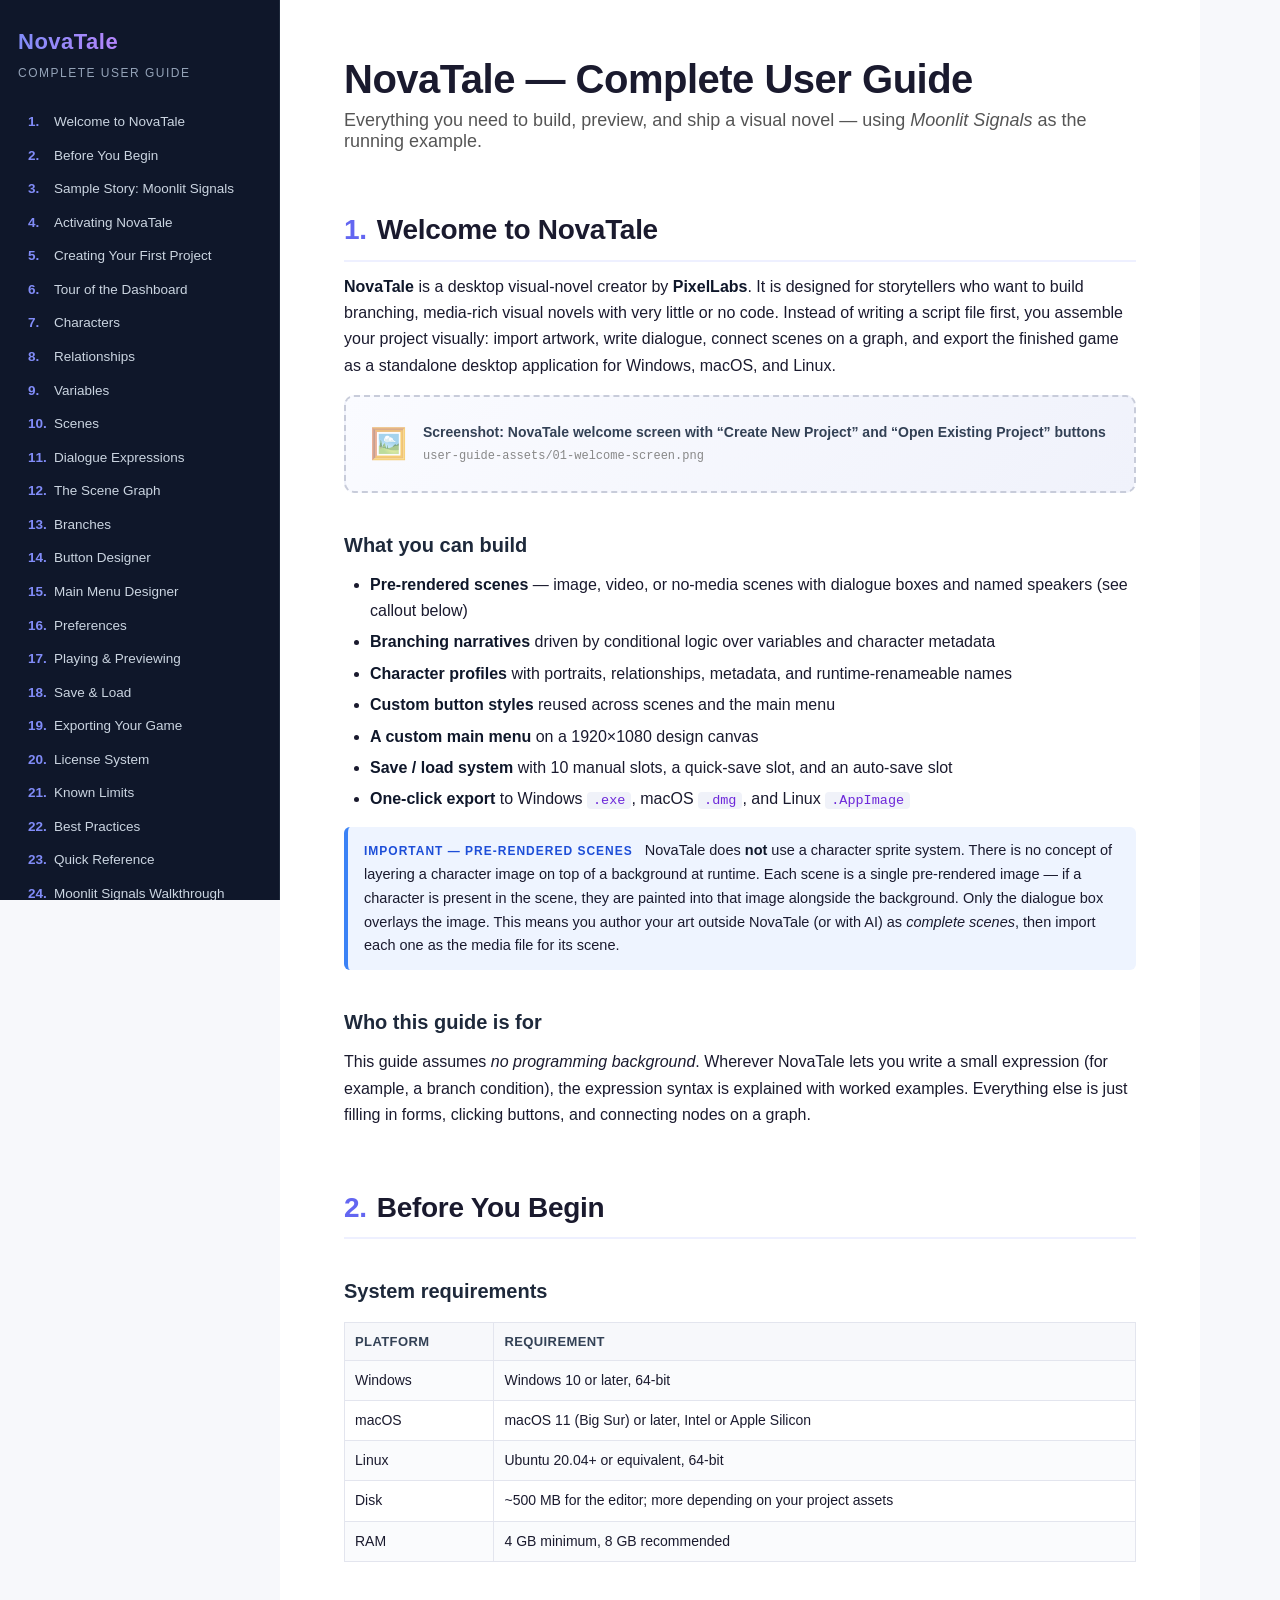
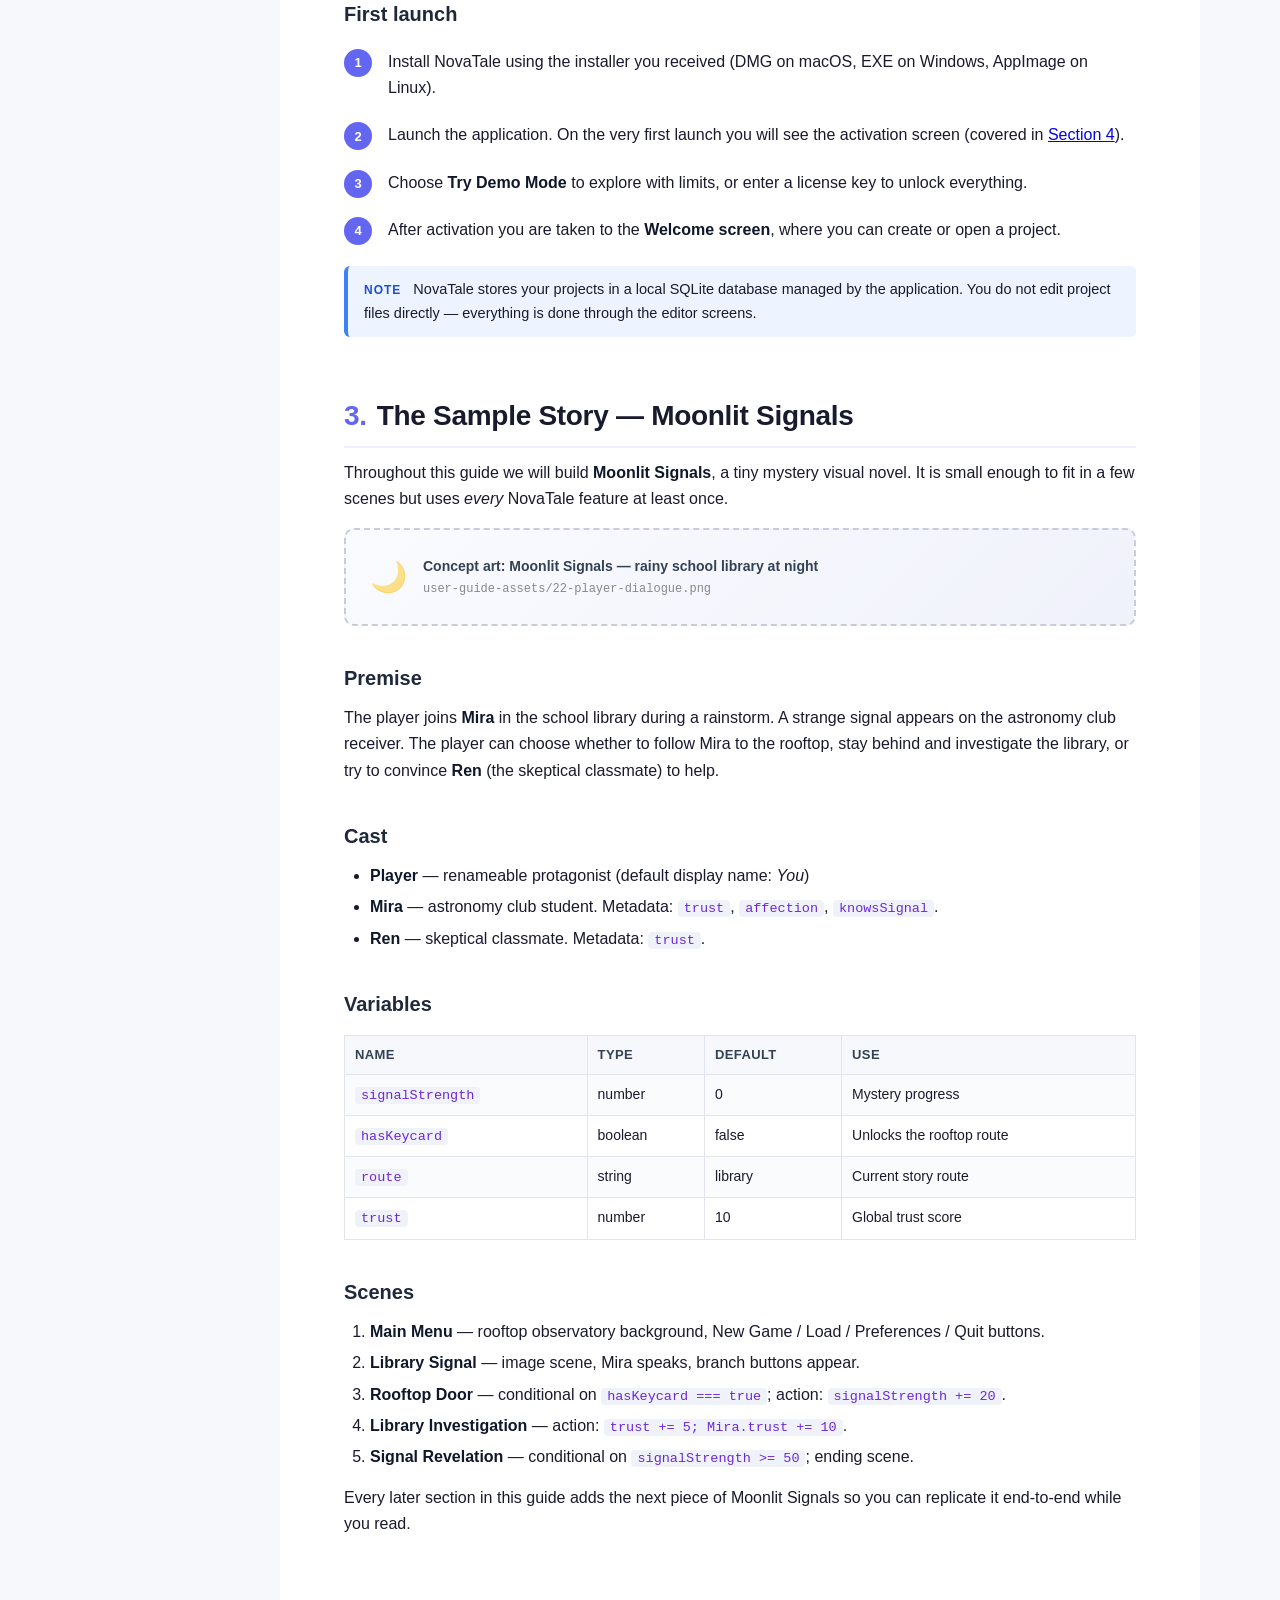
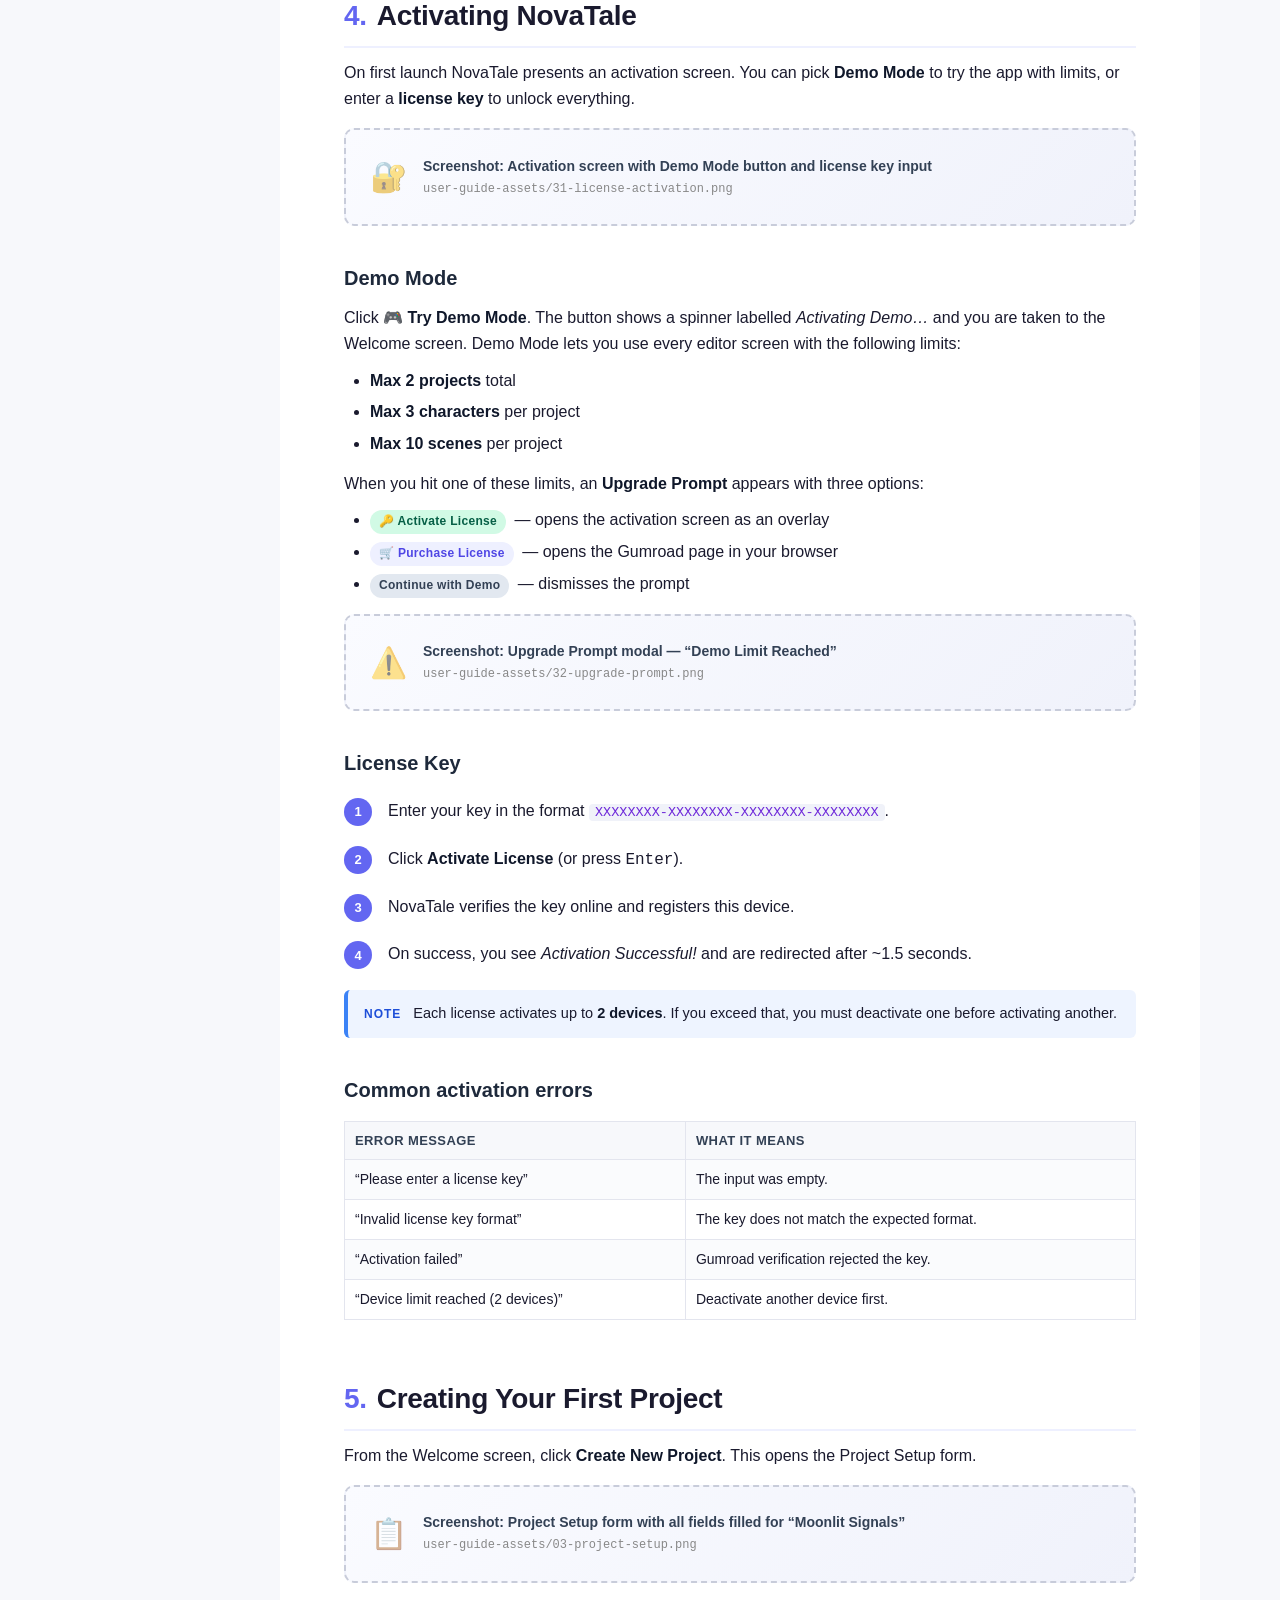
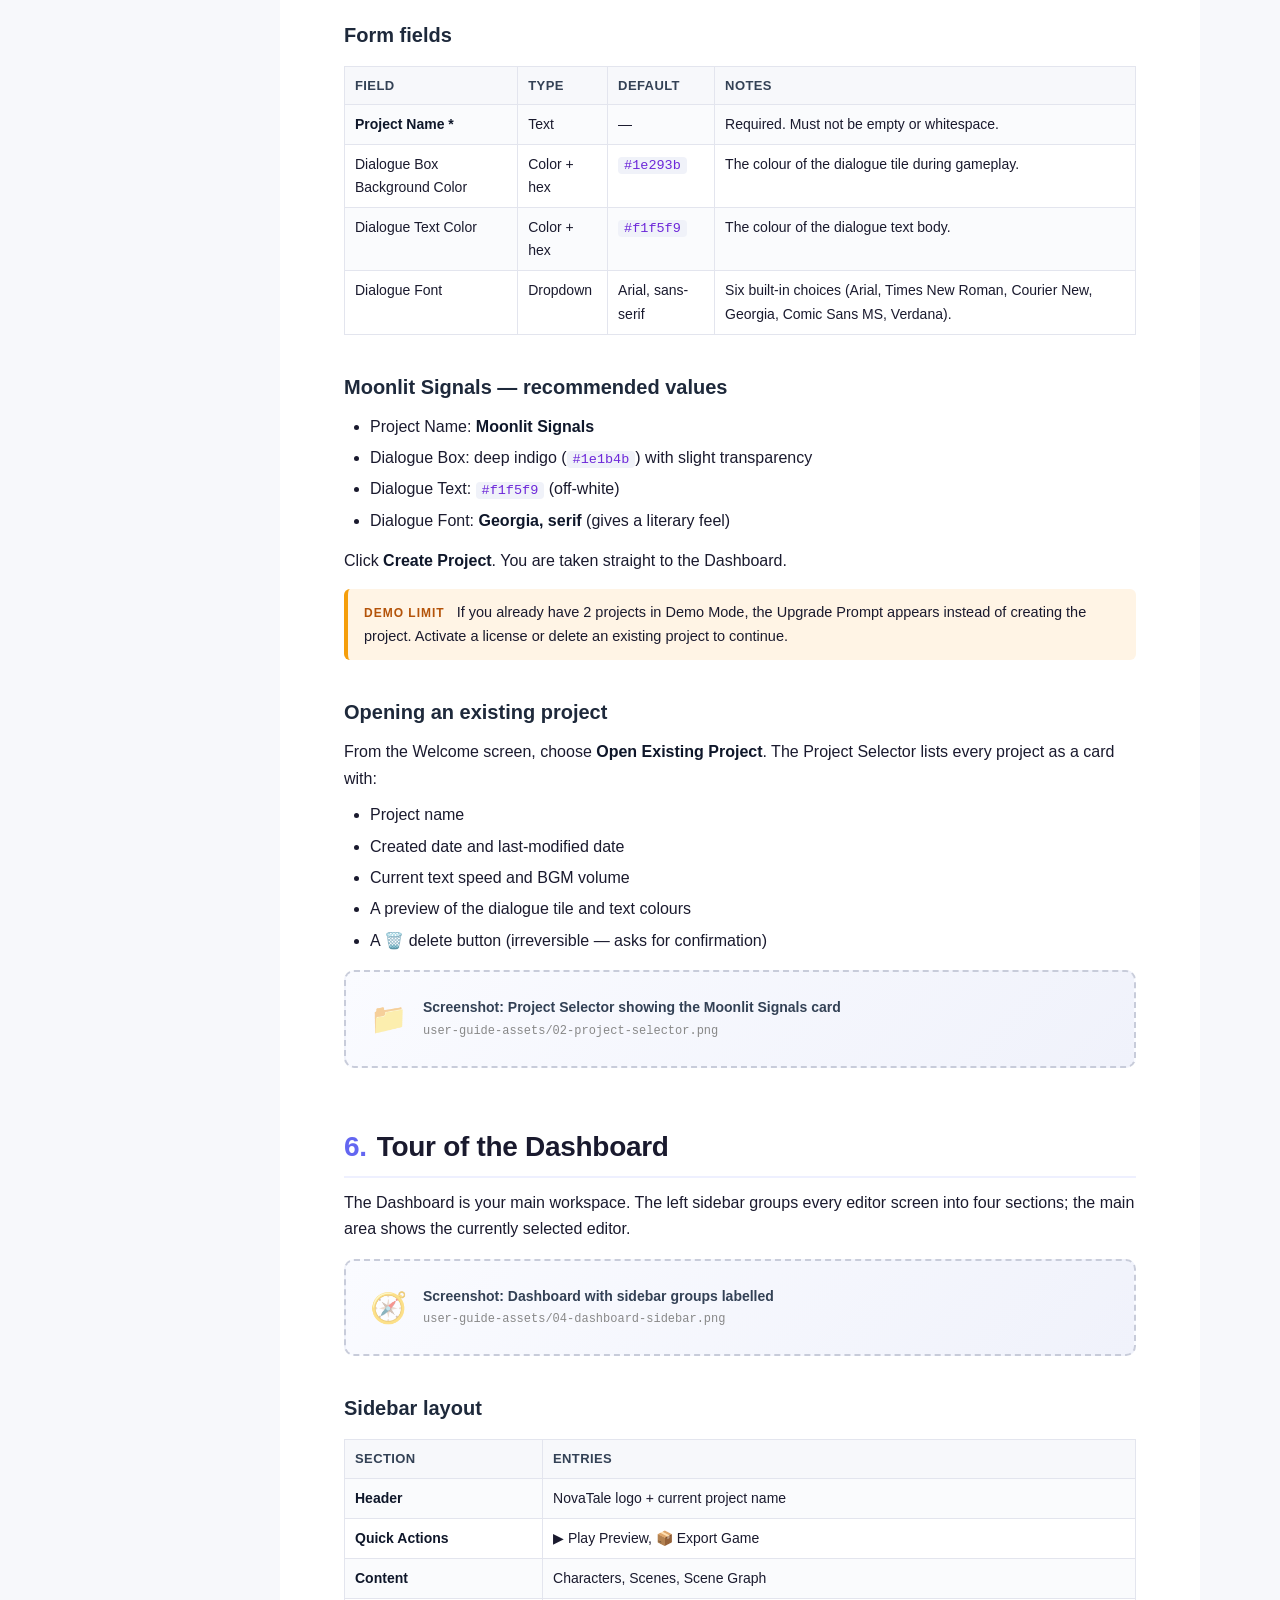
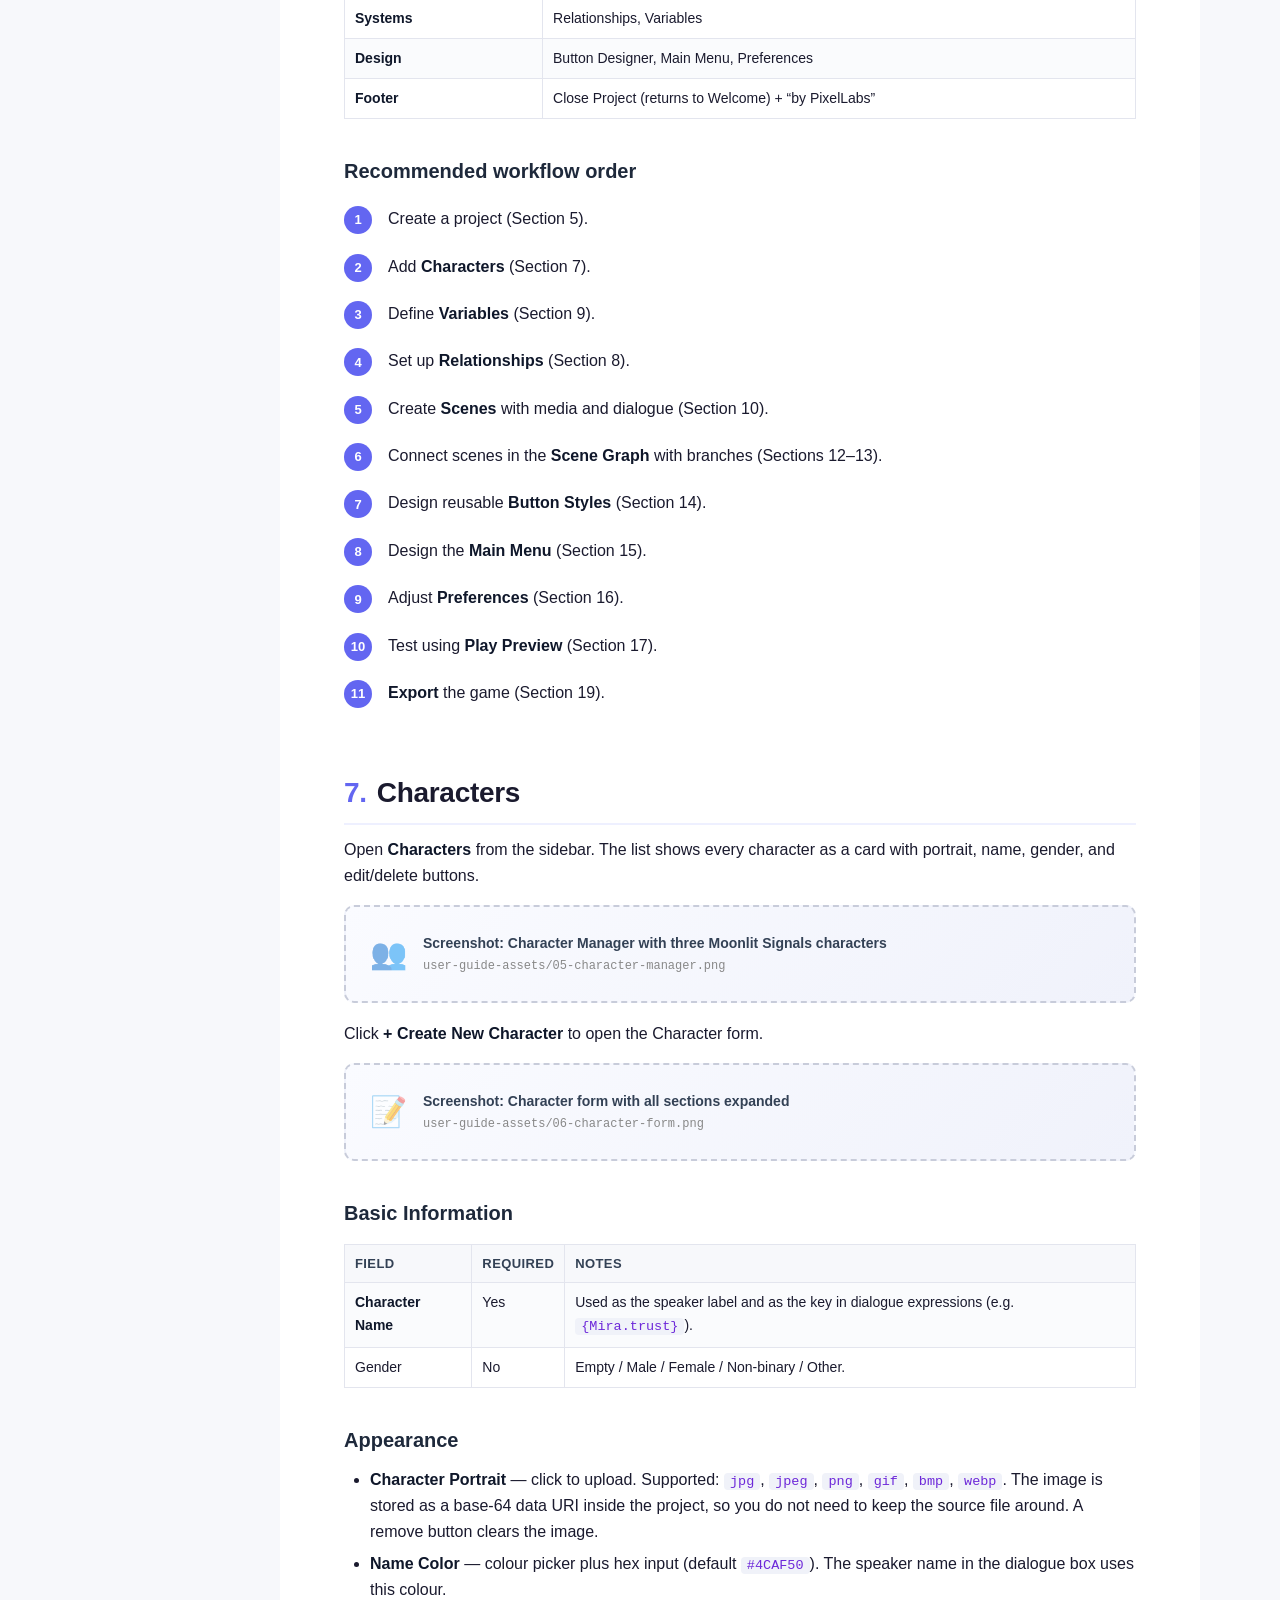
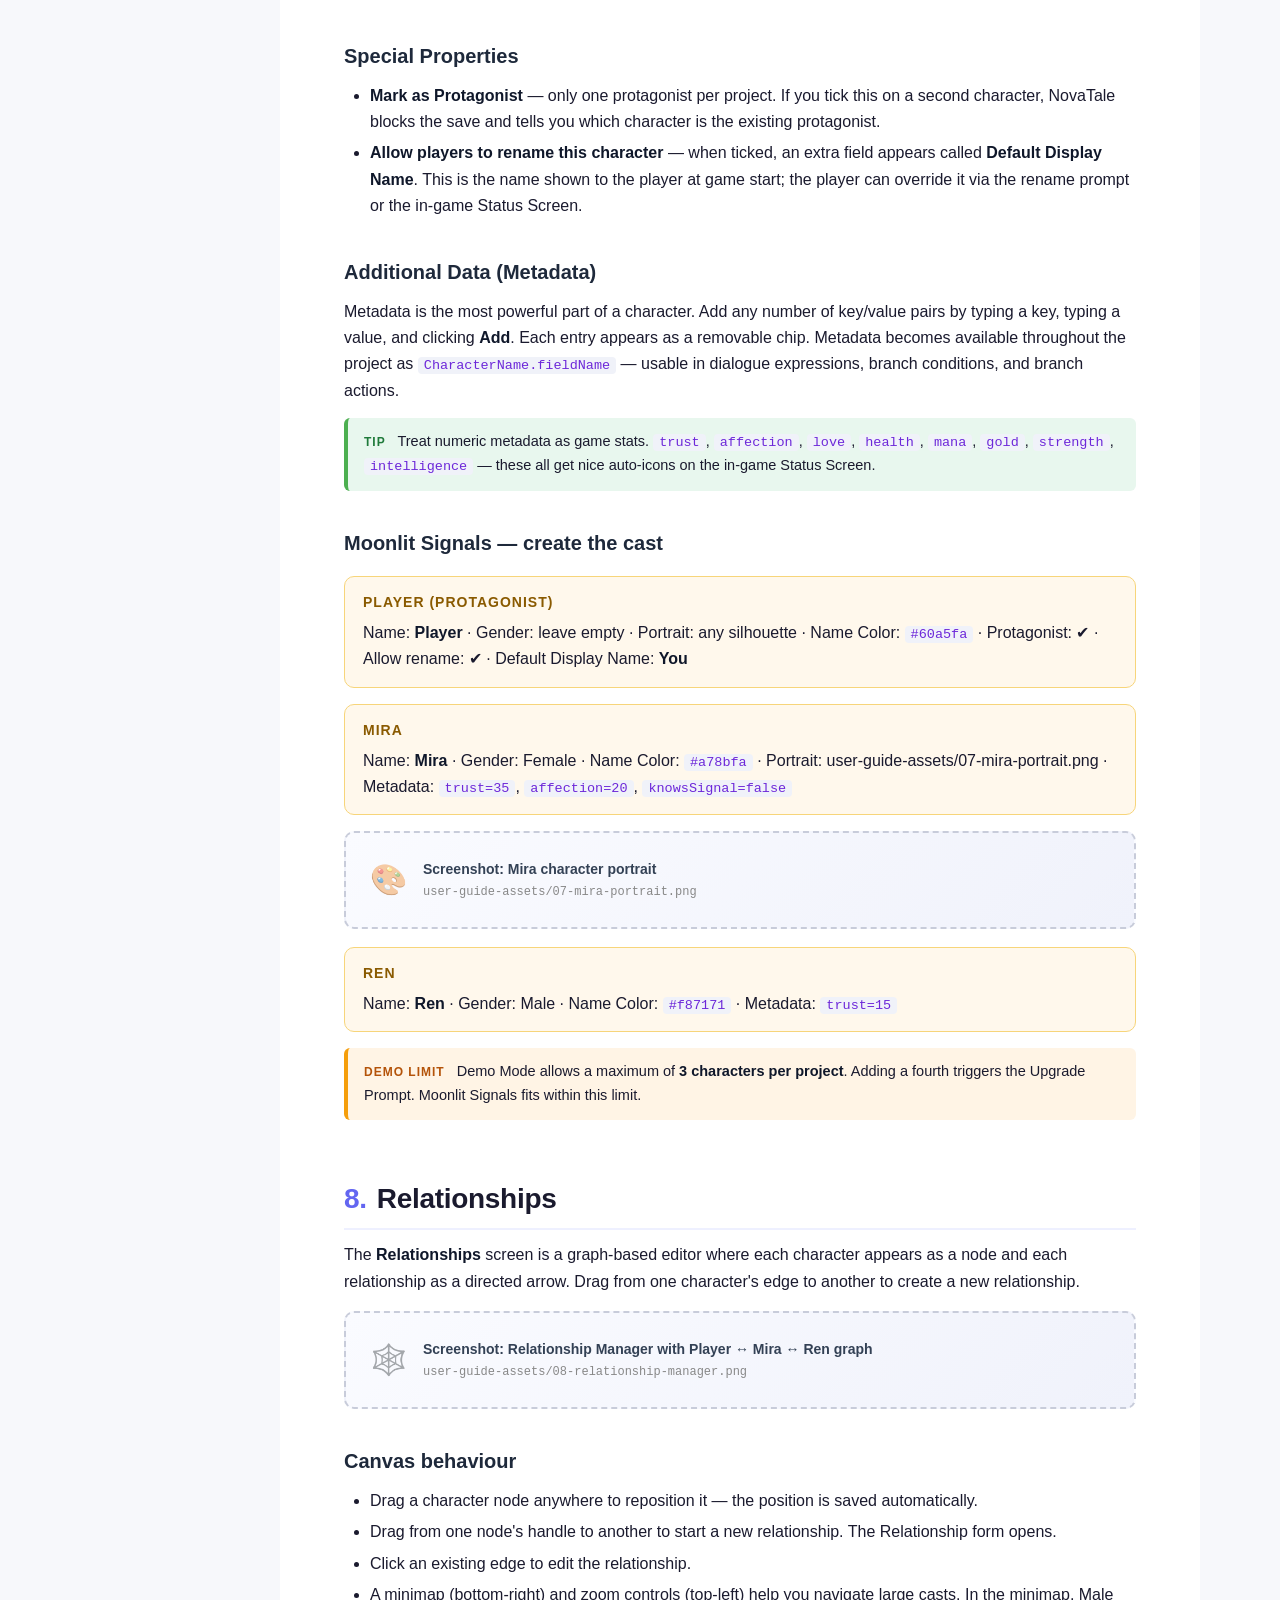
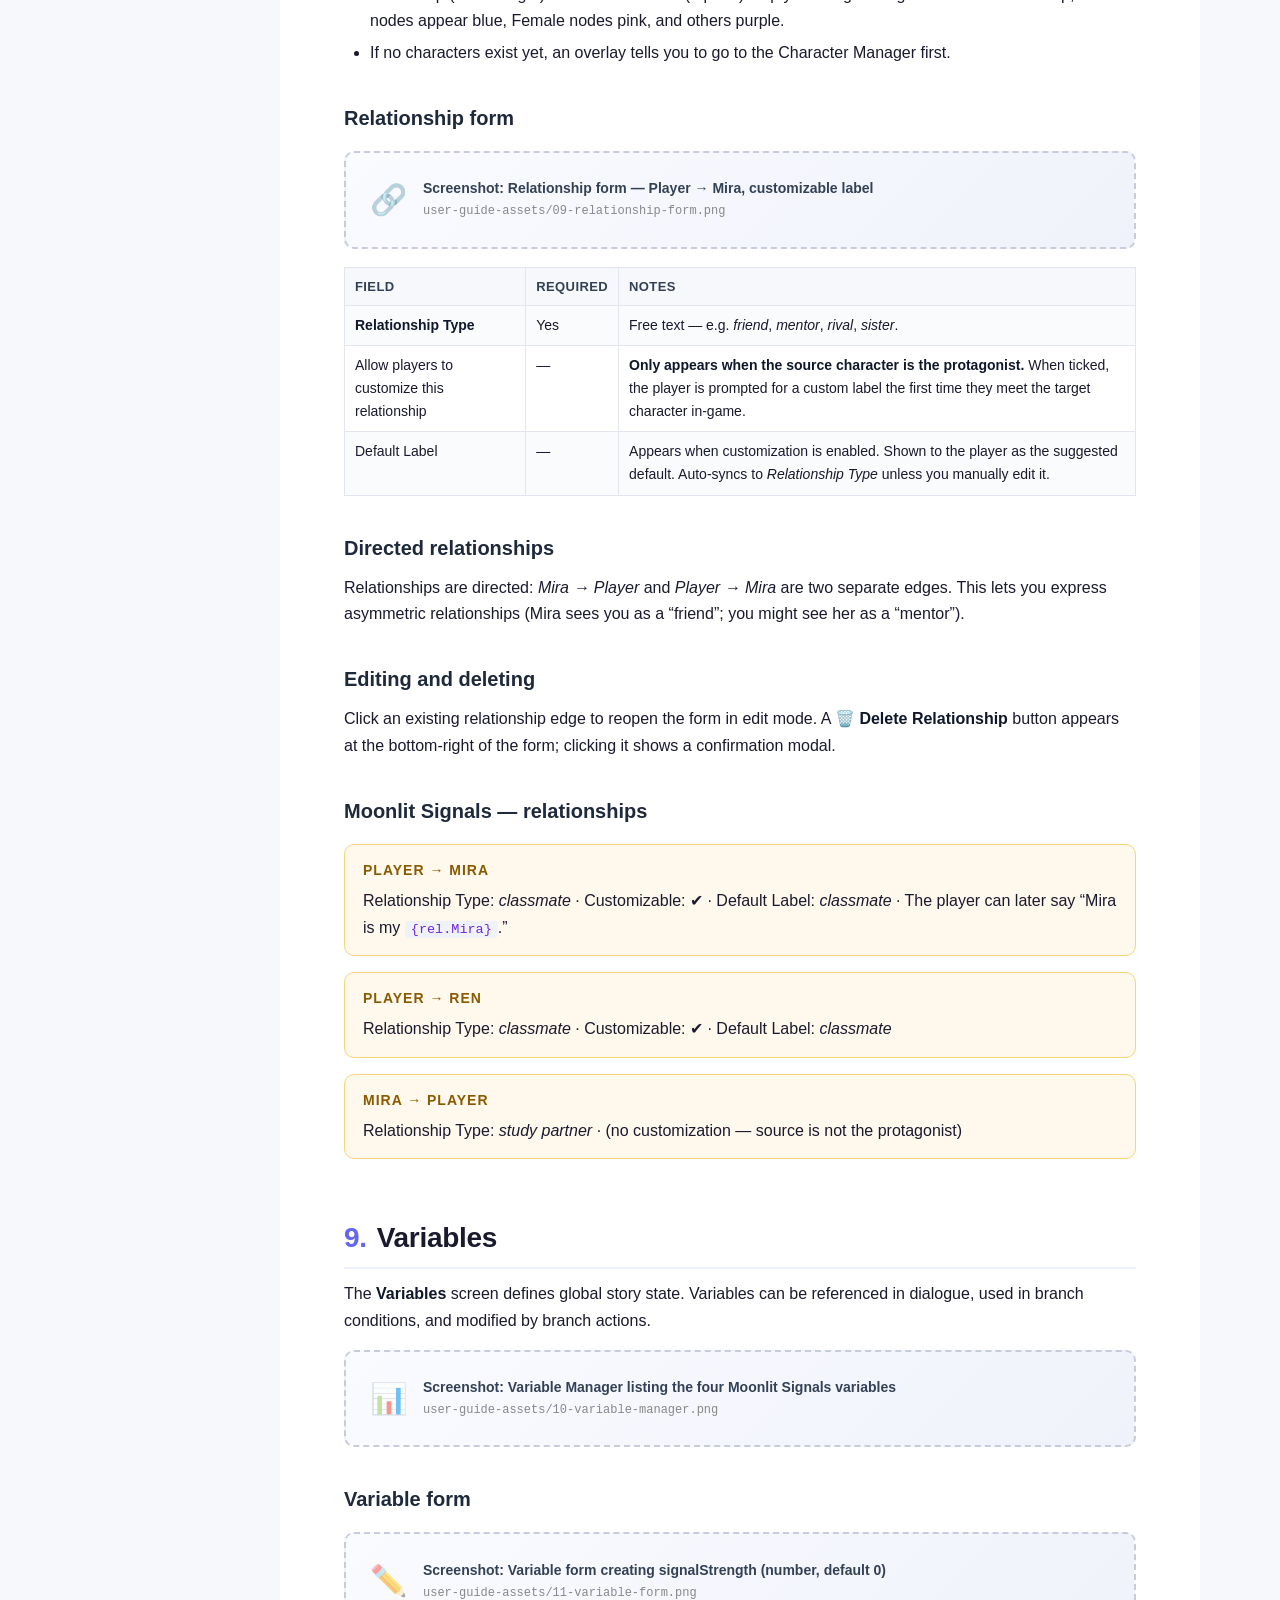
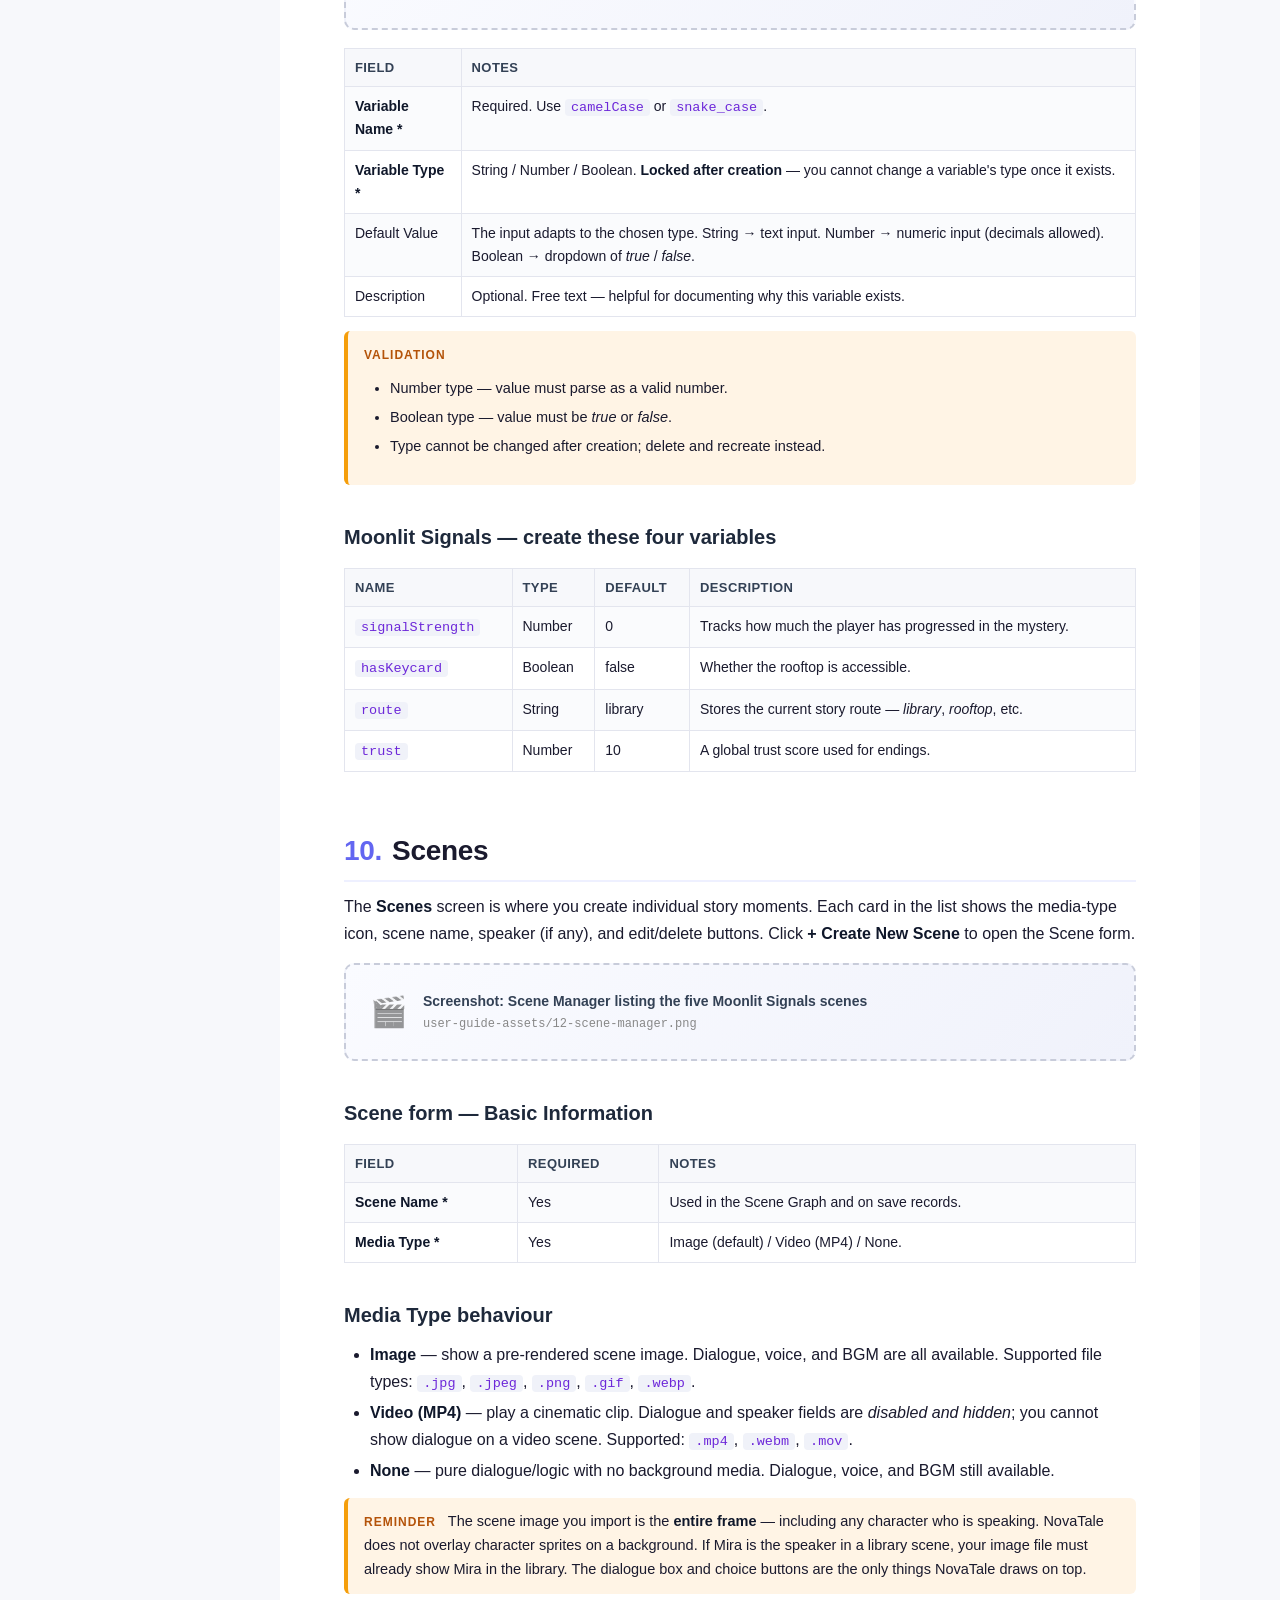
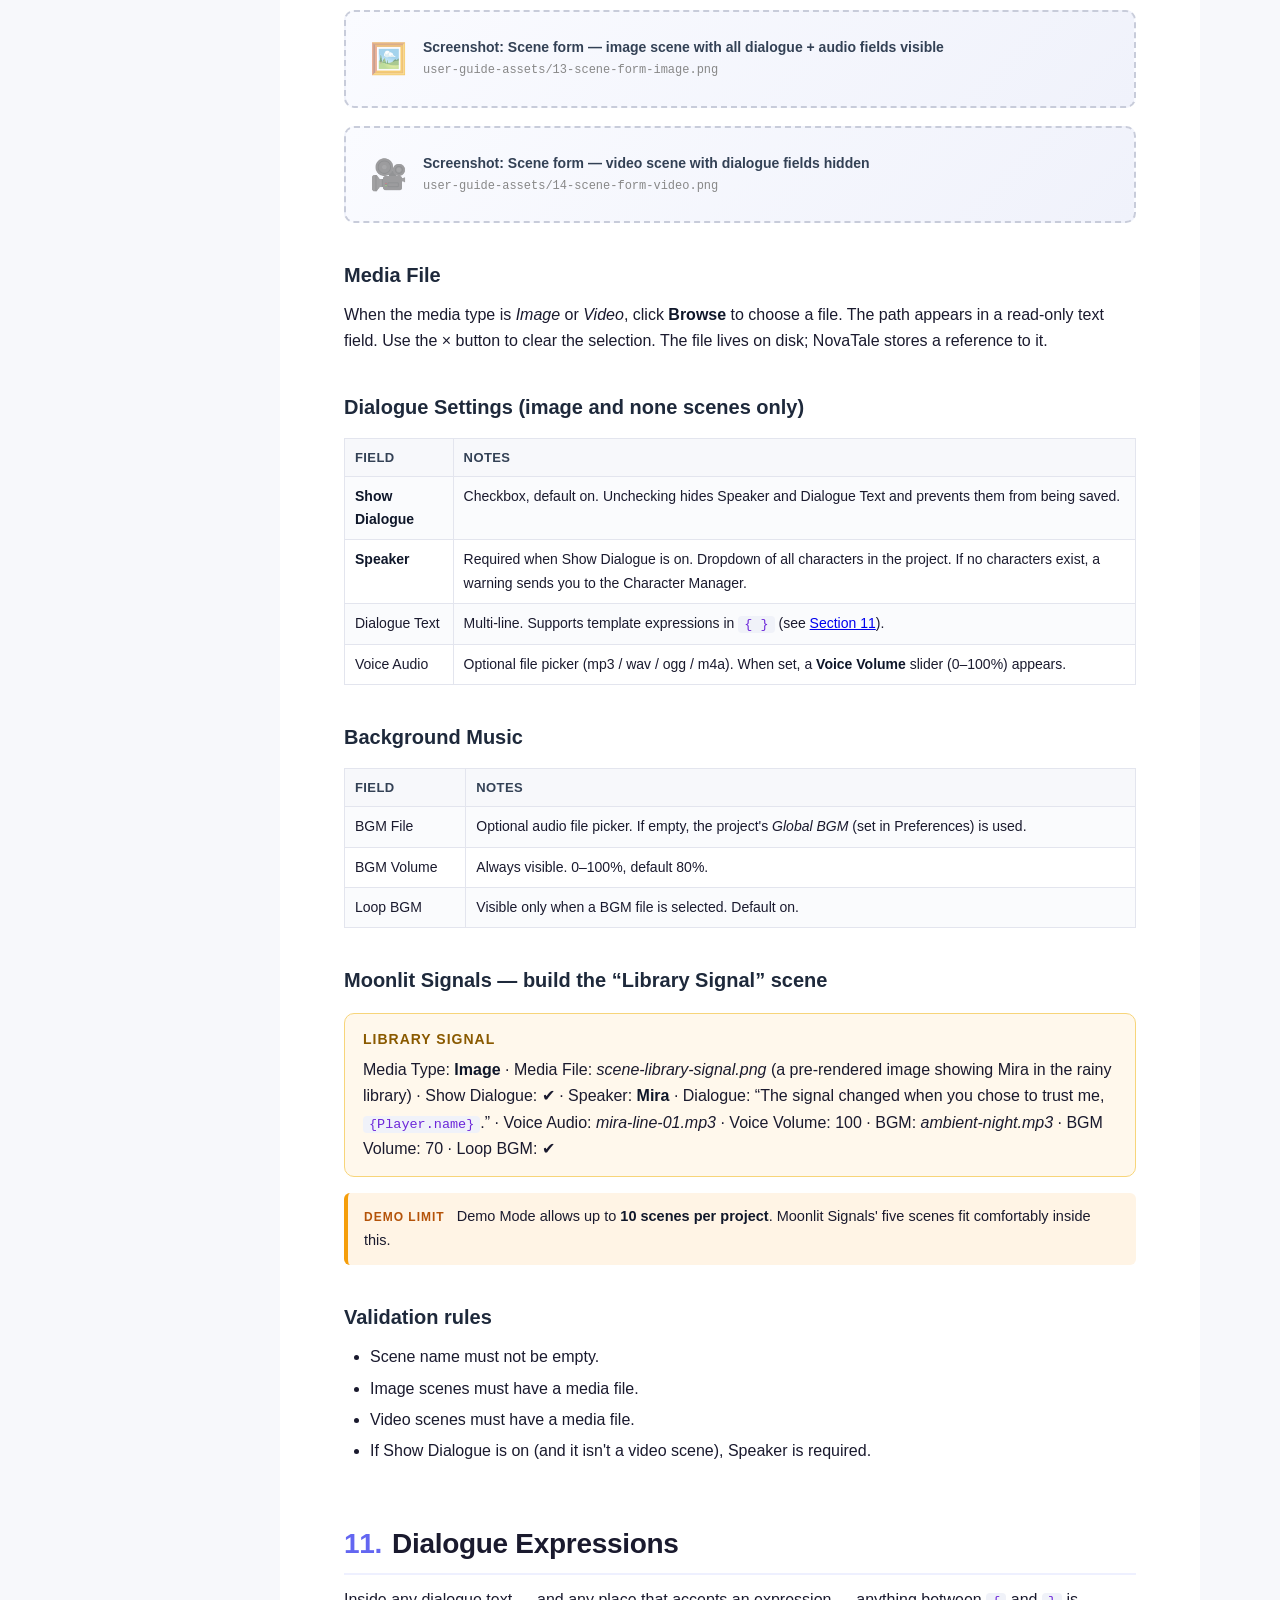
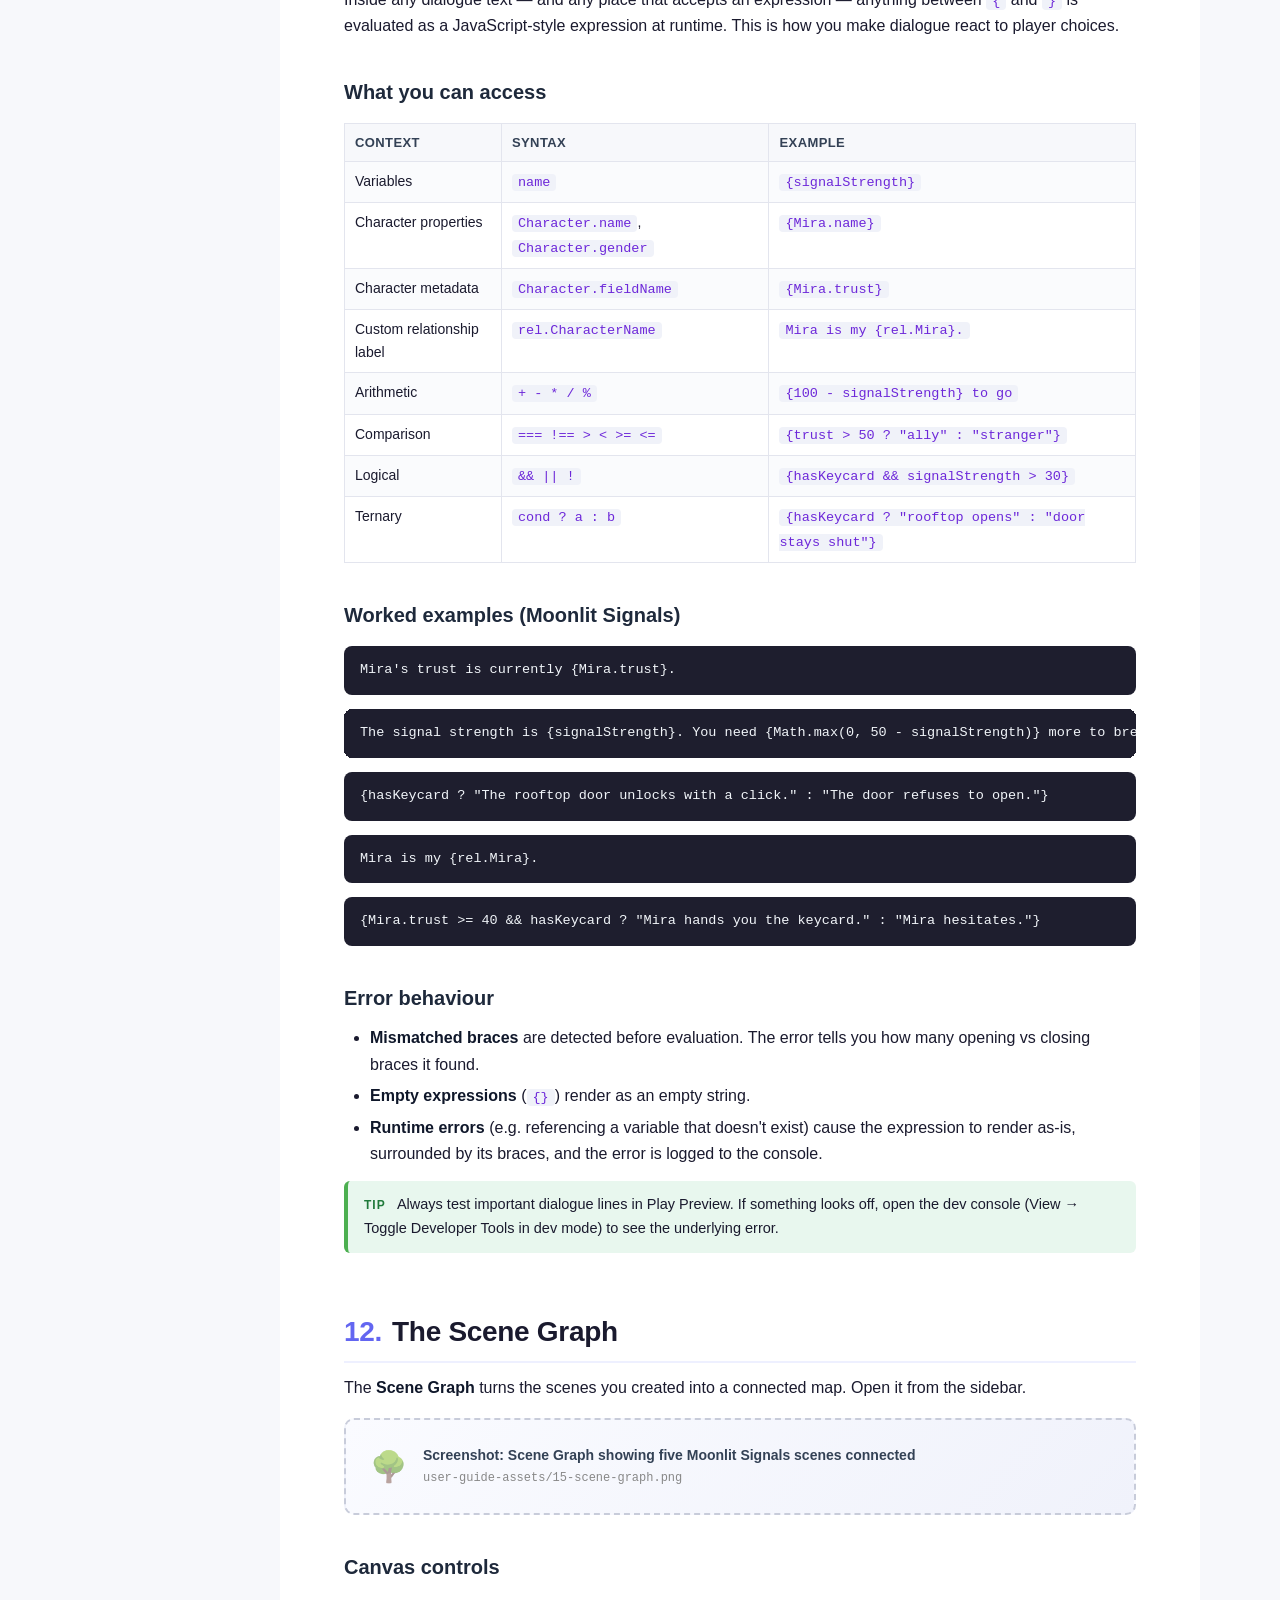
==== commit c1fb7367: "Update user-guide.html" ====
--- a/user-guide.html
+++ b/user-guide.html
@@ -395,7 +395,7 @@
 
       <h3>What you can build</h3>
       <ul>
-        <li><strong>Image, video, and no-media scenes</strong> with dialogue boxes and named speakers</li>
+        <li><strong>Pre-rendered scenes</strong> — image, video, or no-media scenes with dialogue boxes and named speakers (see callout below)</li>
         <li><strong>Branching narratives</strong> driven by conditional logic over variables and character metadata</li>
         <li><strong>Character profiles</strong> with portraits, relationships, metadata, and runtime-renameable names</li>
         <li><strong>Custom button styles</strong> reused across scenes and the main menu</li>
@@ -403,6 +403,11 @@
         <li><strong>Save / load system</strong> with 10 manual slots, a quick-save slot, and an auto-save slot</li>
         <li><strong>One-click export</strong> to Windows <code>.exe</code>, macOS <code>.dmg</code>, and Linux <code>.AppImage</code></li>
       </ul>
+
+      <div class="callout note">
+        <span class="tag">Important — pre-rendered scenes</span>
+        NovaTale does <strong>not</strong> use a character sprite system. There is no concept of layering a character image on top of a background at runtime. Each scene is a single pre-rendered image — if a character is present in the scene, they are painted into that image alongside the background. Only the dialogue box overlays the image. This means you author your art outside NovaTale (or with AI) as <em>complete scenes</em>, then import each one as the media file for its scene.
+      </div>
 
       <h3>Who this guide is for</h3>
       <p>This guide assumes <em>no programming background</em>. Wherever NovaTale lets you write a small expression (for example, a branch condition), the expression syntax is explained with worked examples. Everything else is just filling in forms, clicking buttons, and connecting nodes on a graph.</p>
@@ -847,10 +852,15 @@
 
       <h3>Media Type behaviour</h3>
       <ul>
-        <li><strong>Image</strong> — show a background image. Dialogue, voice, and BGM are all available. Supported file types: <code>.jpg</code>, <code>.jpeg</code>, <code>.png</code>, <code>.gif</code>, <code>.webp</code>.</li>
+        <li><strong>Image</strong> — show a pre-rendered scene image. Dialogue, voice, and BGM are all available. Supported file types: <code>.jpg</code>, <code>.jpeg</code>, <code>.png</code>, <code>.gif</code>, <code>.webp</code>.</li>
         <li><strong>Video (MP4)</strong> — play a cinematic clip. Dialogue and speaker fields are <em>disabled and hidden</em>; you cannot show dialogue on a video scene. Supported: <code>.mp4</code>, <code>.webm</code>, <code>.mov</code>.</li>
         <li><strong>None</strong> — pure dialogue/logic with no background media. Dialogue, voice, and BGM still available.</li>
       </ul>
+
+      <div class="callout warn">
+        <span class="tag">Reminder</span>
+        The scene image you import is the <strong>entire frame</strong> — including any character who is speaking. NovaTale does not overlay character sprites on a background. If Mira is the speaker in a library scene, your image file must already show Mira in the library. The dialogue box and choice buttons are the only things NovaTale draws on top.
+      </div>
 
       <div class="placeholder">
         <div class="icon">🖼️</div>
@@ -891,7 +901,7 @@
       <h3>Moonlit Signals — build the “Library Signal” scene</h3>
       <div class="example">
         <div class="title">Library Signal</div>
-        Media Type: <strong>Image</strong> · Media File: <em>library-rain.png</em> · Show Dialogue: ✔ · Speaker: <strong>Mira</strong> · Dialogue: “The signal changed when you chose to trust me, <code>{Player.name}</code>.” · Voice Audio: <em>mira-line-01.mp3</em> · Voice Volume: 100 · BGM: <em>ambient-night.mp3</em> · BGM Volume: 70 · Loop BGM: ✔
+        Media Type: <strong>Image</strong> · Media File: <em>scene-library-signal.png</em> (a pre-rendered image showing Mira in the rainy library) · Show Dialogue: ✔ · Speaker: <strong>Mira</strong> · Dialogue: “The signal changed when you chose to trust me, <code>{Player.name}</code>.” · Voice Audio: <em>mira-line-01.mp3</em> · Voice Volume: 100 · BGM: <em>ambient-night.mp3</em> · BGM Volume: 70 · Loop BGM: ✔
       </div>
 
       <div class="callout warn">
@@ -1216,7 +1226,7 @@
       <h3>Moonlit Signals — menu</h3>
       <div class="example">
         <div class="title">Layout</div>
-        Background image: <em>rooftop-observatory.png</em> · Menu BGM: <em>menu-theme.mp3</em> @ 70% · Buttons (top-down, centred horizontally): <strong>New Game</strong> · <strong>Continue</strong> · <strong>Load Game</strong> · <strong>Preferences</strong> · <strong>Quit</strong>, all using the <em>Primary</em> button style.
+        Background image: <em>scene-main-menu.png</em> (pre-rendered rooftop observatory, no characters) · Menu BGM: <em>menu-theme.mp3</em> @ 70% · Buttons (top-down, centred horizontally): <strong>New Game</strong> · <strong>Continue</strong> · <strong>Load Game</strong> · <strong>Preferences</strong> · <strong>Quit</strong>, all using the <em>Primary</em> button style.
       </div>
     </section>
 
@@ -1634,9 +1644,14 @@
 
       <h3>6. Scenes &amp; branches</h3>
 
+      <div class="callout note">
+        <span class="tag">Remember</span>
+        Each scene image below is a single pre-rendered illustration that already contains the speaking character. Mira is painted into every library / rooftop image; Ren is painted into the corridor image. NovaTale will not composite characters for you.
+      </div>
+
       <div class="example">
         <div class="title">Scene A — Library Signal (starting scene)</div>
-        Image scene · Speaker: <strong>Mira</strong> · Dialogue: <em>“The signal changed when you chose to trust me, {Player.name}.”</em> · Voice: <em>mira-line-01.mp3</em> · BGM: <em>ambient-night.mp3</em><br>
+        Image scene · Media File: <em>scene-library-signal.png</em> (Mira in the rainy library) · Speaker: <strong>Mira</strong> · Dialogue: <em>“The signal changed when you chose to trust me, {Player.name}.”</em> · Voice: <em>mira-line-01.mp3</em> · BGM: <em>ambient-night.mp3</em><br>
         <strong>Branches out</strong>:
         <ul style="margin-top:6px;">
           <li>→ <strong>Library Investigation</strong> · Button: “Stay in the library” · Action: <code>trust += 5; Mira.trust += 10; route = "library";</code></li>
@@ -1648,31 +1663,31 @@
 
       <div class="example">
         <div class="title">Scene B — Library Investigation</div>
-        Image scene · Speaker: <strong>Mira</strong> · Dialogue: <em>“We comb the shelves. {Mira.trust > 40 ? 'You feel her lean in close.' : 'She still seems wary.'}”</em><br>
+        Image scene · Media File: <em>scene-library-investigation.png</em> (Mira crouched searching a lower shelf) · Speaker: <strong>Mira</strong> · Dialogue: <em>“We comb the shelves. {Mira.trust > 40 ? 'You feel her lean in close.' : 'She still seems wary.'}”</em><br>
         Branches: → <strong>Signal Revelation</strong> · Condition: <code>signalStrength &gt;= 50</code> · Default → <strong>Library Signal</strong> (loop back)
       </div>
 
       <div class="example">
         <div class="title">Scene C — Rooftop Door</div>
-        Image scene · Speaker: <strong>Mira</strong> · Dialogue: <em>“The receiver crackles. The signal strength reads {signalStrength}.”</em> · Transition in: Dissolve 600ms<br>
+        Image scene · Media File: <em>scene-rooftop-door.png</em> (Mira at the rooftop receiver) · Speaker: <strong>Mira</strong> · Dialogue: <em>“The receiver crackles. The signal strength reads {signalStrength}.”</em> · Transition in: Dissolve 600ms<br>
         Branches: → <strong>Signal Revelation</strong> · Condition: <code>signalStrength &gt;= 50</code> · Default → <strong>Library Signal</strong>
       </div>
 
       <div class="example">
         <div class="title">Scene D — Ask Ren for help</div>
-        Image scene · Speaker: <strong>Ren</strong> · Dialogue: <em>“Astronomy club nonsense, {Player.name}. {Ren.trust &gt; 20 ? 'But I'll bite — what do you need?' : 'No way.'}”</em><br>
+        Image scene · Media File: <em>scene-ask-ren.png</em> (Ren leaning against corridor lockers) · Speaker: <strong>Ren</strong> · Dialogue: <em>“Astronomy club nonsense, {Player.name}. {Ren.trust &gt; 20 ? 'But I'll bite — what do you need?' : 'No way.'}”</em><br>
         Branches: → <strong>Library Investigation</strong> · Action: <code>hasKeycard = true; trust += 3;</code> · Button: “Convince him”
       </div>
 
       <div class="example">
         <div class="title">Scene E — Signal Revelation (ending)</div>
-        Image scene · Speaker: <strong>Mira</strong> · Dialogue: <em>“The signal resolves. {signalStrength &gt;= 60 ? 'It's the rooftop coordinates.' : 'It fades before we can decode it.'} Thank you for trusting me, {Player.name}.”</em><br>
+        Image scene · Media File: <em>scene-signal-revelation.png</em> (Mira at the active glowing receiver, clouds parting) · Speaker: <strong>Mira</strong> · Dialogue: <em>“The signal resolves. {signalStrength &gt;= 60 ? 'It's the rooftop coordinates.' : 'It fades before we can decode it.'} Thank you for trusting me, {Player.name}.”</em><br>
         No outgoing branches — terminal scene.
       </div>
 
       <h3>7. Main Menu</h3>
       <ul>
-        <li>Background image: <em>rooftop-observatory.png</em></li>
+        <li>Background image: <em>scene-main-menu.png</em> (rooftop observatory, empty — no characters)</li>
         <li>Menu BGM: <em>menu-theme.mp3</em> @ 70%</li>
         <li>Buttons: New Game · Continue · Load Game · Preferences · Quit — all Primary style</li>
       </ul>
